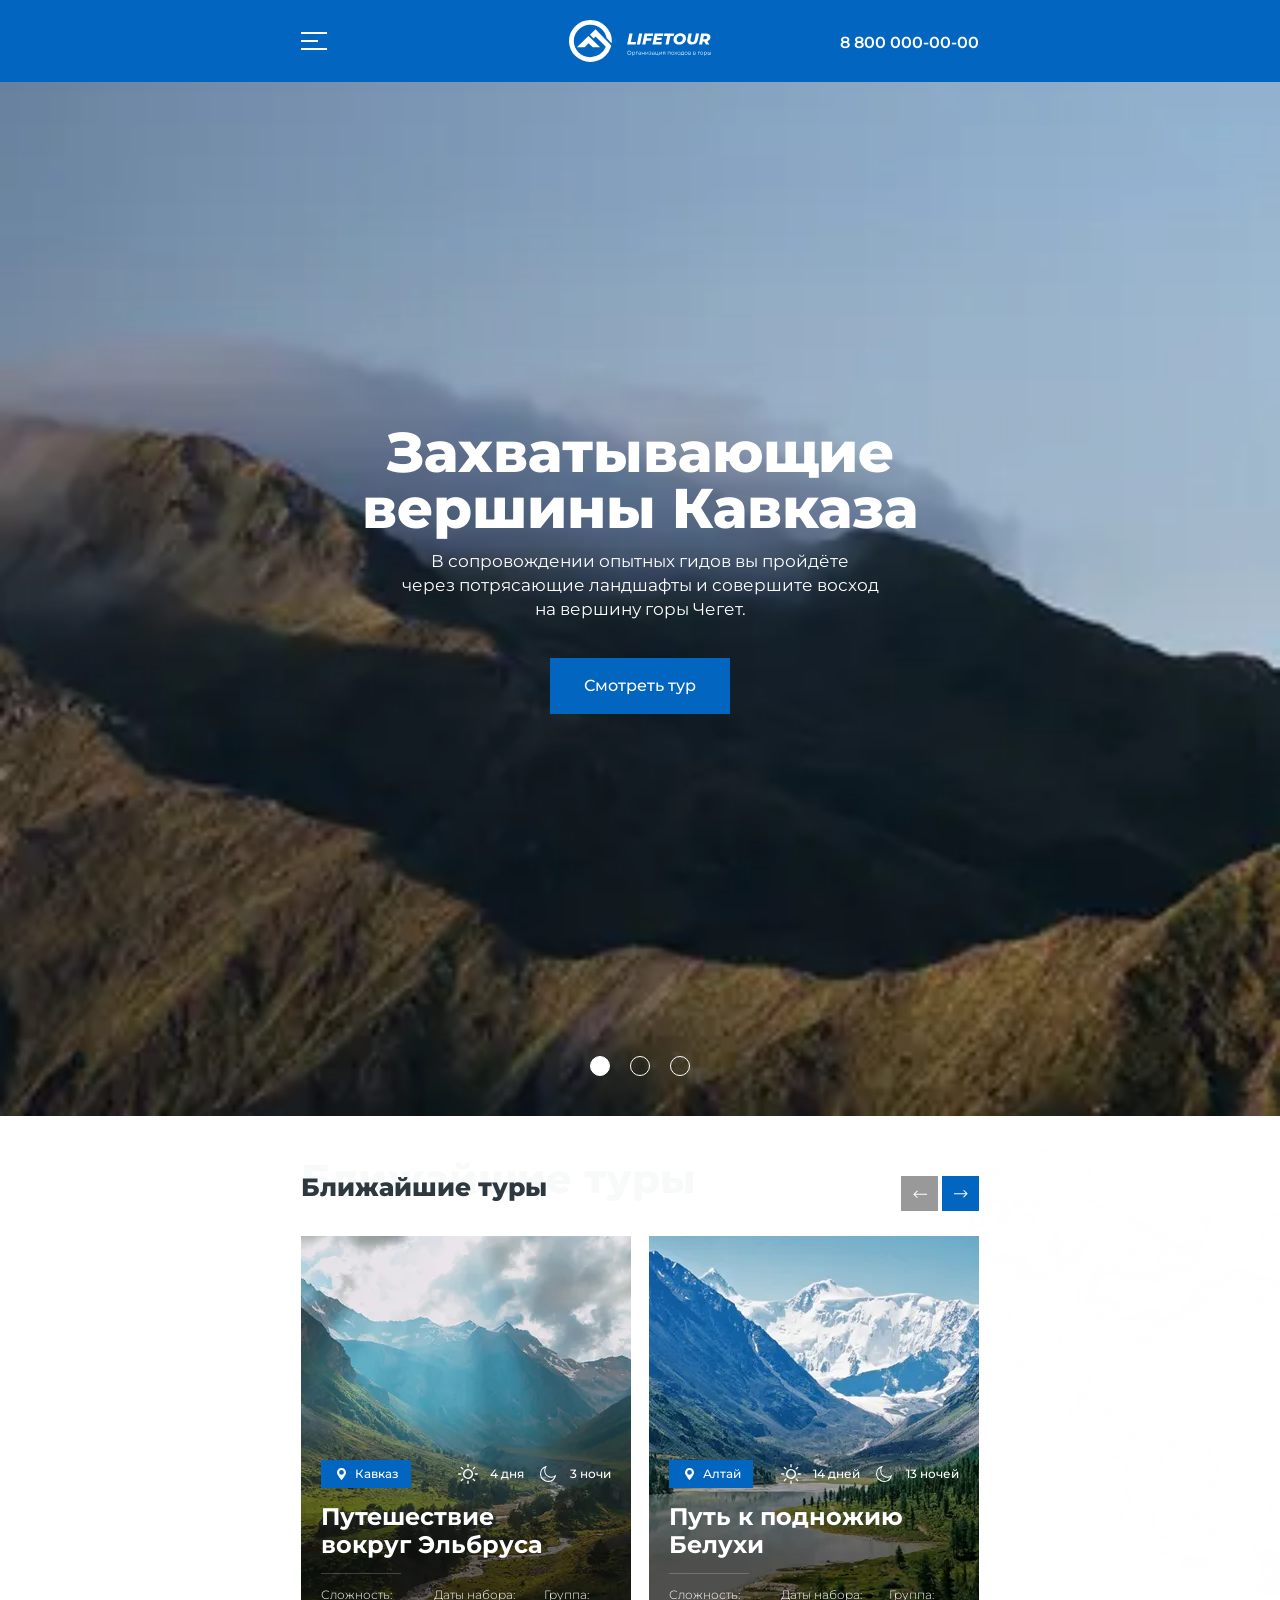
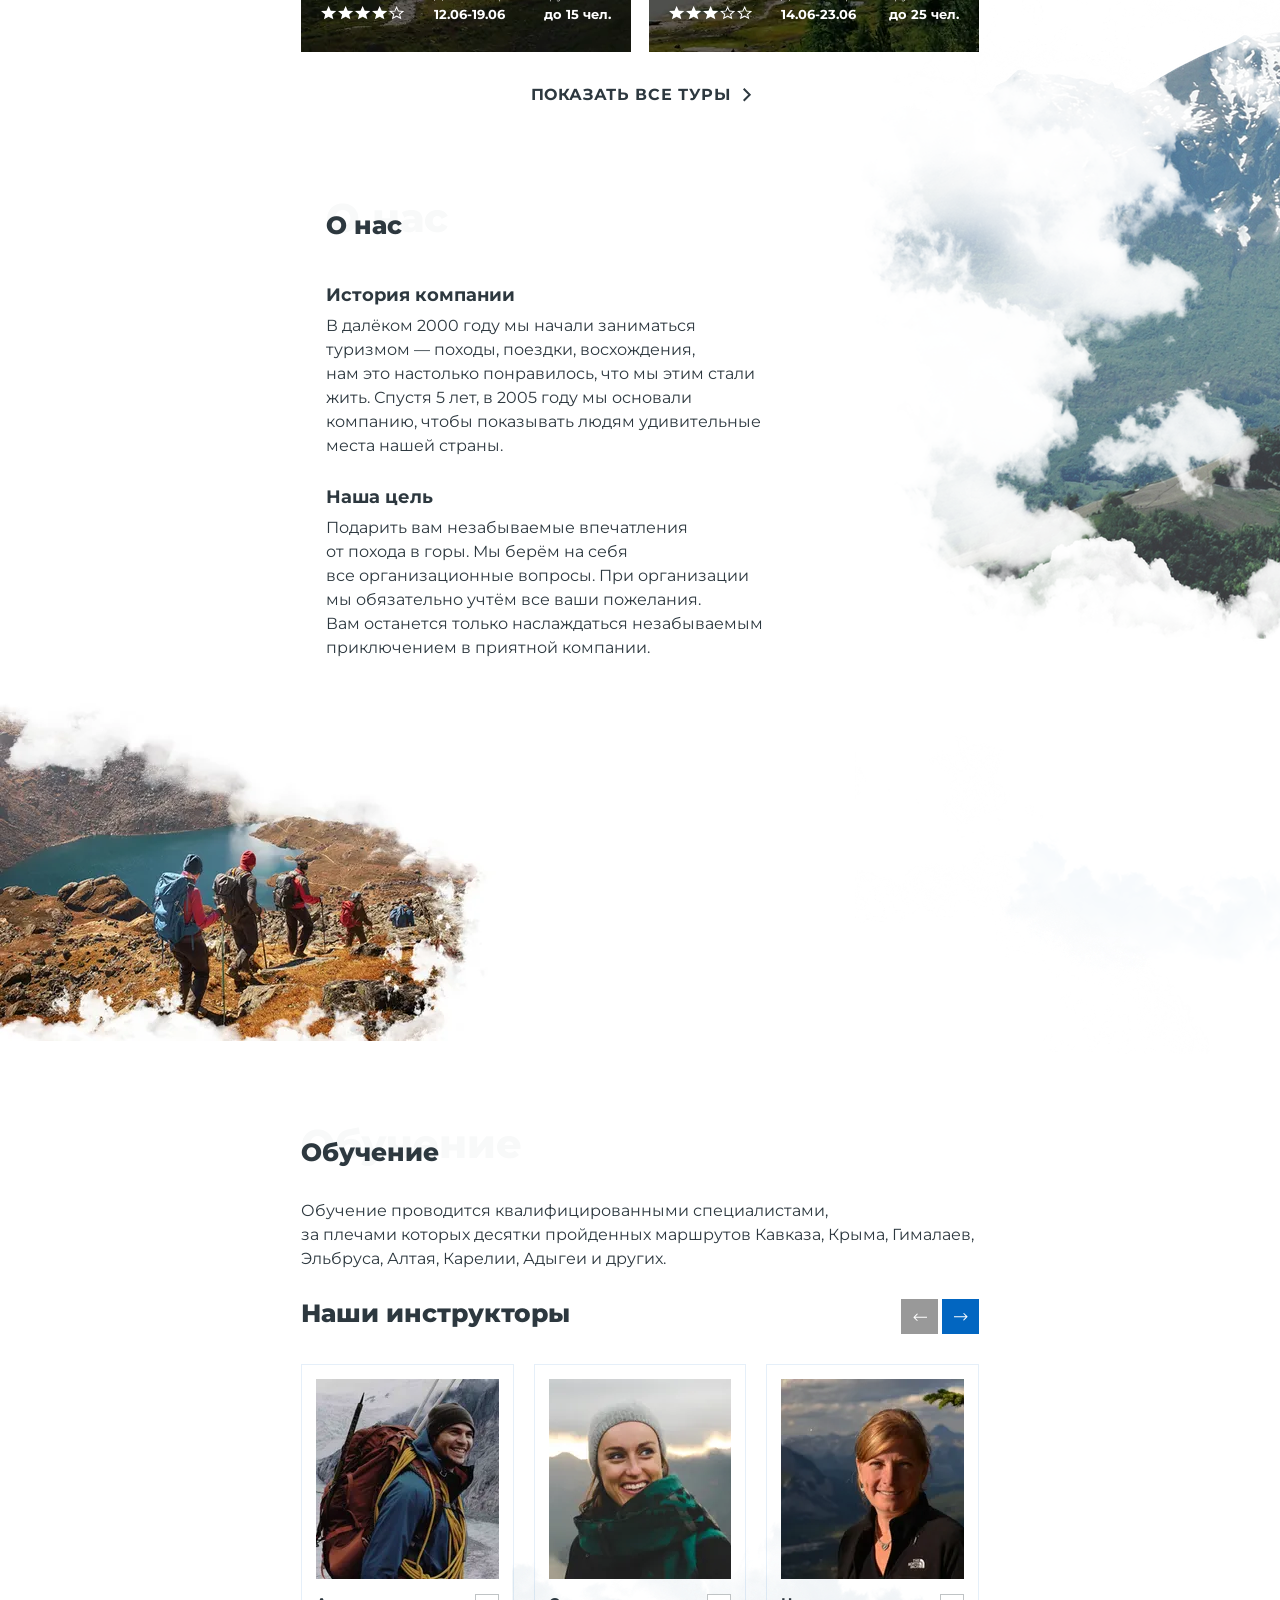
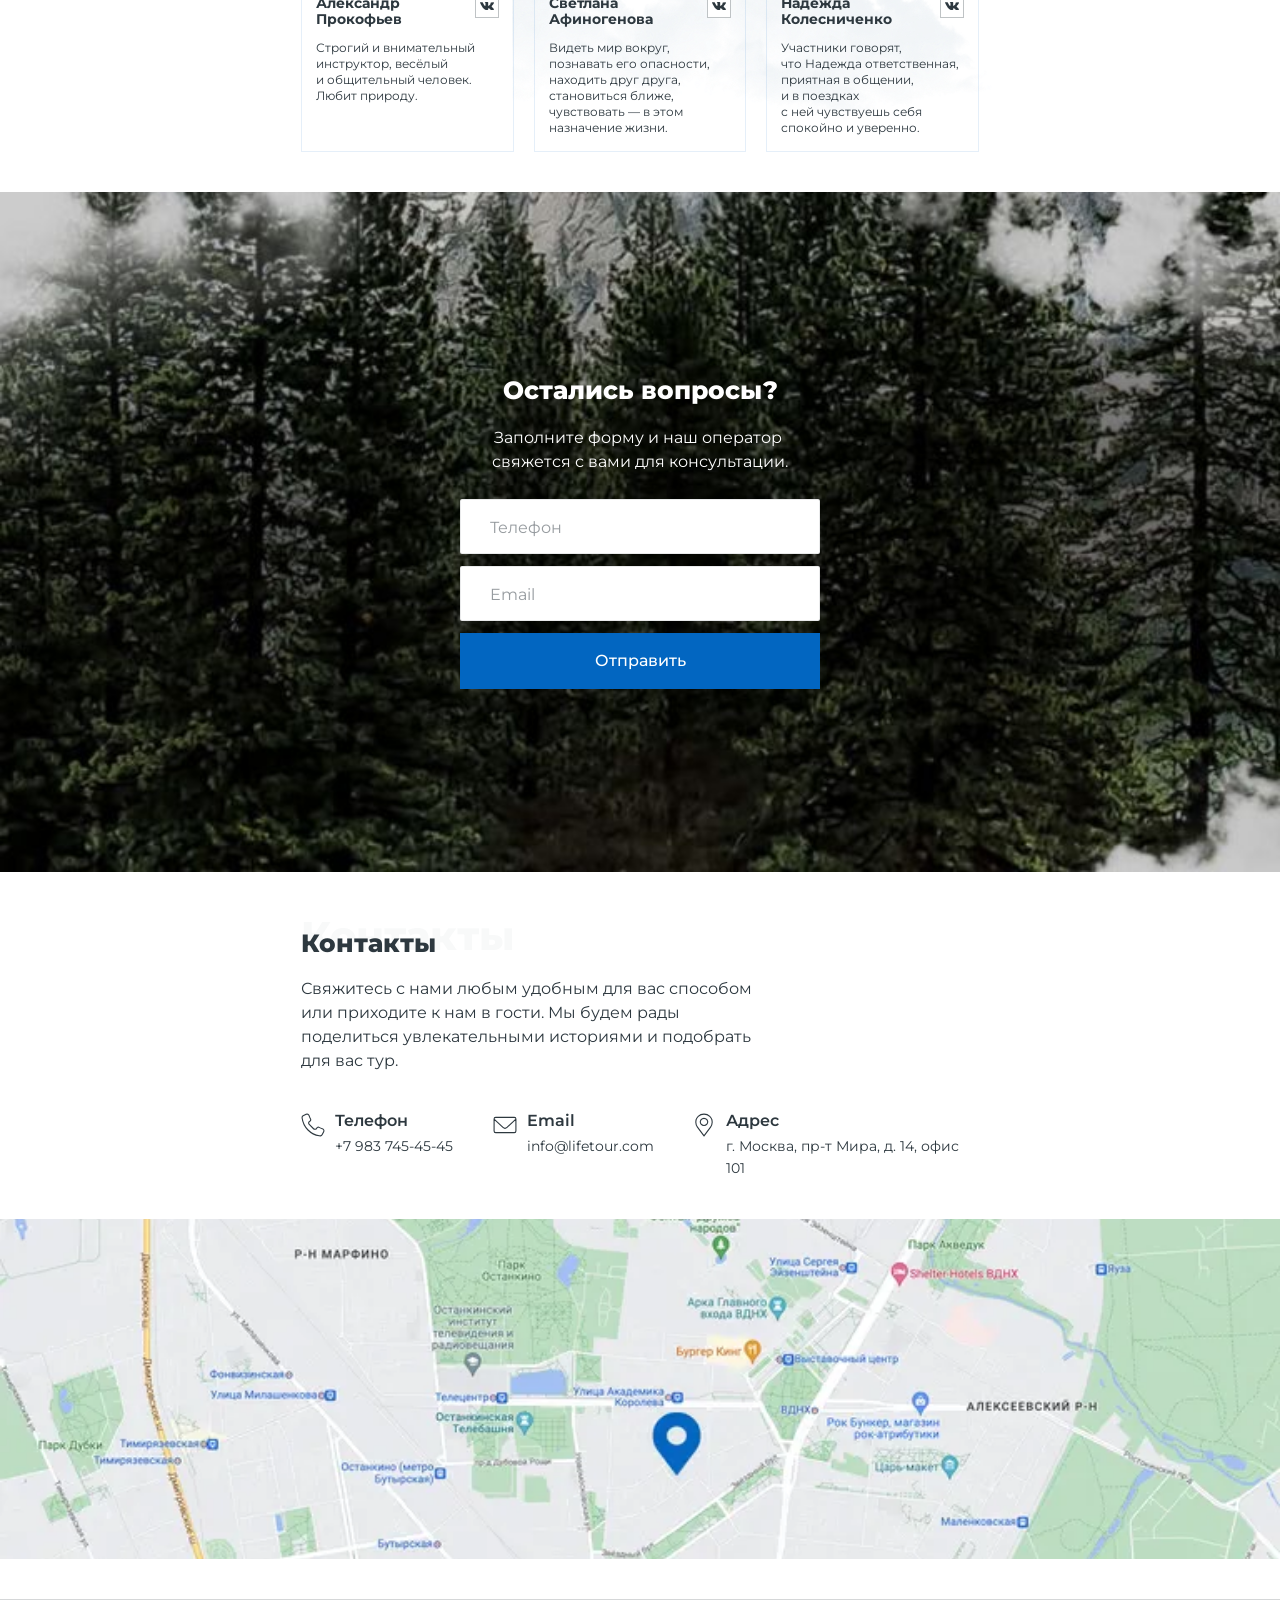
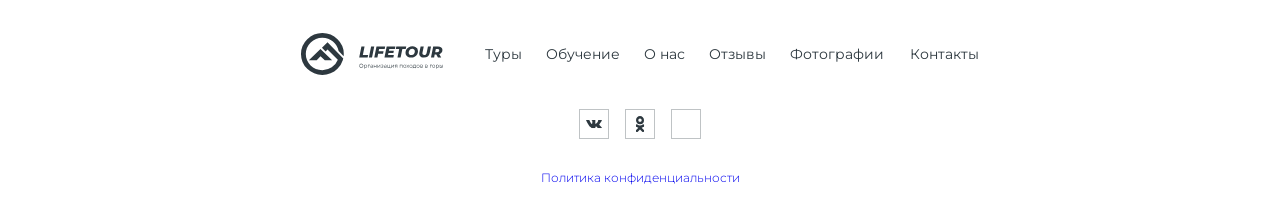
==== index.html @ c8a2165a "Deploying to gh-pages from @ codingallmylife/html2-basic-template@52bdab7a1fa61622c8fced6f40a8843b21" ====
<!DOCTYPE html><html class="page" lang="ru"><head><meta charset="UTF-8"><title>Lifetour — путешествия</title><meta name="viewport" content="width=device-width,initial-scale=1"><link rel="preload" href="fonts/montserrat-regular.woff2" as="font" type="font/woff2" crossorigin="anonymous"><link rel="preload" href="fonts/montserrat-extrabold.woff2" as="font" type="font/woff2" crossorigin="anonymous"><link rel="stylesheet" href="vendor/swiper-bundle.min.css"><link href="styles/styles.css" rel="stylesheet"><link rel="icon" type="image/x-icon" href="favicon.ico"><link rel="icon" type="image/png" sizes="32x32" href="images/favicon.png"><link rel="icon" type="image/svg+xml" href="favicons/icon.svg"><link rel="apple-touch-icon" type="image/png" sizes="180x180" href="favicons/180.png"><link rel="manifest" href="manifest.webmanifest"></head><body class="page__body"><header class="header"><div class="container header__container"><button class="header__toggle" type="button" aria-expanded="false" aria-controls="menu"><span class="visually-hidden">Переключить состояние меню.</span></button> <a class="header__logo" href="index.html"><img class="header__logo-image" src="images/logotype-light.svg" width="142" height="42" alt="Lifetour."></a><nav class="header__navigation" id="menu" aria-label="Основное меню"><div class="container"><ul class="header__list list-reset"><li class="header__item"><a class="header__link" href="#tours">Туры</a></li><li class="header__item"><a class="header__link" href="#training">Обучение</a></li><li class="header__item"><a class="header__link" href="#about">О нас</a></li><li class="header__item"><a class="header__link" href="#">Отзывы</a></li><li class="header__item"><a class="header__link" href="#">Фотографии</a></li><li class="header__item"><a class="header__link" href="#contacts">Контакты</a></li></ul></div></nav><a class="header__phone" href="tel:+78000000000">8 800 000-00-00</a></div></header><main class="main"><h1 class="visually-hidden">Lifetour — путешествия</h1><section class="promo"><ul class="promo__list list-reset"><!-- Слайд 1: Кавказ --><li class="promo__item promo__item--active"><picture><source type="image/webp" media="(min-width: 1440px)" srcset="images/promo/slide1-desktop@1x.webp, images/promo/slide1-desktop@2x.webp 2x"><source type="image/webp" media="(min-width: 768px)" srcset="images/promo/slide1-tablet@1x.webp, images/promo/slide1-tablet@2x.webp 2x"><source type="image/webp" srcset="images/promo/slide1-mobile@1x.webp, images/promo/slide1-mobile@2x.webp 2x"><source type="image/jpeg" media="(min-width: 1440px)" srcset="images/promo/slide1-desktop@1x.jpg, images/promo/slide1-desktop@2x.jpg 2x"><source type="image/jpeg" media="(min-width: 768px)" srcset="images/promo/slide1-tablet@1x.jpg, images/promo/slide1-tablet@2x.jpg 2x"><img class="promo__image" src="images/promo/slide1-mobile@1x.jpg" srcset="images/promo/slide1-mobile@2x.jpg 2x" width="320" height="568" alt="Горы Кавказа."></picture><div class="promo__content"><h2 class="promo__title">Захватывающие вершины Кавказа</h2><p class="promo__description">В сопровождении опытных гидов вы пройдёте через&nbsp;потрясающие ландшафты и совершите восход на&nbsp;вершину горы Чегет.</p><button class="promo__button button" type="button">Смотреть тур</button></div><div class="promo__info"><span class="promo__info-item promo__info-item--duration">6 дней/5 ночей</span> <span class="promo__info-item promo__info-item--difficulty">Высокая сложность</span></div></li><!-- Слайд 2: Камчатка --><li class="promo__item promo__item--slide2"><picture><source type="image/webp" media="(min-width: 1440px)" srcset="images/promo/slide2-desktop@1x.webp, images/promo/slide2-desktop@2x.webp 2x"><source type="image/webp" media="(min-width: 768px)" srcset="images/promo/slide2-tablet@1x.webp, images/promo/slide2-tablet@2x.webp 2x"><source type="image/webp" srcset="images/promo/slide2-mobile@1x.webp, images/promo/slide2-mobile@2x.webp 2x"><source type="image/jpeg" media="(min-width: 1440px)" srcset="images/promo/slide2-desktop@1x.jpg, images/promo/slide2-desktop@2x.jpg 2x"><source type="image/jpeg" media="(min-width: 768px)" srcset="images/promo/slide2-tablet@1x.jpg, images/promo/slide2-tablet@2x.jpg 2x"><img class="promo__image" src="images/promo/slide2-mobile@1x.jpg" srcset="images/promo/slide2-mobile@2x.jpg 2x" width="320" height="568" alt="Природа Камчатки."></picture><div class="promo__content"><h2 class="promo__title">Невероятная природа Камчатки</h2><p class="promo__description">Незабываемое приключение, во&nbsp;время которого вы&nbsp;отправитесь в&nbsp;путешествие по одному из самых нетронутых уголков дикой природы&nbsp;в мире.</p><button class="promo__button button" type="button">Смотреть тур</button></div><div class="promo__info"><span class="promo__info-item promo__info-item--duration">9 дней/10 ночей</span> <span class="promo__info-item promo__info-item--difficulty">Средняя сложность</span></div></li><!-- Слайд 3: Алтай --><li class="promo__item promo__item--slide3"><picture><source type="image/webp" media="(min-width: 1440px)" srcset="images/promo/slide3-desktop@1x.webp, images/promo/slide3-desktop@2x.webp 2x"><source type="image/webp" media="(min-width: 768px)" srcset="images/promo/slide3-tablet@1x.webp, images/promo/slide3-tablet@2x.webp 2x"><source type="image/webp" srcset="images/promo/slide3-mobile@1x.webp, images/promo/slide3-mobile@2x.webp 2x"><source type="image/jpeg" media="(min-width: 1440px)" srcset="images/promo/slide3-desktop@1x.jpg, images/promo/slide3-desktop@2x.jpg 2x"><source type="image/jpeg" media="(min-width: 768px)" srcset="images/promo/slide3-tablet@1x.jpg, images/promo/slide3-tablet@2x.jpg 2x"><img class="promo__image" src="images/promo/slide3-mobile@1x.jpg" srcset="images/promo/slide3-mobile@2x.jpg 2x" width="320" height="568" alt="Пейзажи Алтая."></picture><div class="promo__content"><h2 class="promo__title">Магические пейзажи Алтайского Края</h2><p class="promo__description">Алтайский трекинг-тур — это&nbsp;захватывающее приключение с&nbsp;посещением магических и&nbsp;захватывающих дух ландшафтов Алтайских гор.</p><button class="promo__button button" type="button">Смотреть тур</button></div><div class="promo__info"><span class="promo__info-item promo__info-item--duration">8 дней/7 ночей</span> <span class="promo__info-item promo__info-item--difficulty">Лёгкая сложность</span></div></li></ul><!-- Пагинация (буллеты) --><div class="promo__pagination"><button class="promo__bullet promo__bullet--active" type="button"><span class="visually-hidden">Слайд 1</span></button> <button class="promo__bullet" type="button"><span class="visually-hidden">Слайд 2</span></button> <button class="promo__bullet" type="button"><span class="visually-hidden">Слайд 3</span></button></div></section><section class="tours" id="tours"><div class="container"><header class="tours__header"><div class="section-title"><!-- Заголовок с декоративным полупрозрачным дублем --><h2 class="section-title__text">Ближайшие туры</h2><span class="section-title__background section-title__background--tours" aria-hidden="true">Ближайшие туры</span></div><div class="slider-controls tours__controls"><button class="slider-controls__button slider-controls__button--previous" type="button" disabled="disabled"><span class="visually-hidden">Предыдущий тур</span></button> <button class="slider-controls__button slider-controls__button--next" type="button"><span class="visually-hidden">Следующий тур</span></button></div></header><div class="tours__swiper swiper"><!-- Контейнер Swiper --><ul class="swiper-wrapper list-reset"><!-- Обертка (лента) со слайдами --><!-- Слайд 1: Кавказ --><li class="tours__slide swiper-slide"><article class="tour-card tour-card--caucasus"><picture><source type="image/webp" srcset="images/tours/slide1@1x.webp, images/tours/slide1@2x.webp 2x"><img class="tour-card__image" src="images/tours/slide1@1x.jpg" srcset="images/tours/slide1@2x.jpg 2x" width="380" height="416" alt="Горы Кавказа."></picture><div class="tour-card__content"><div class="tour-card__top"><div class="tour-card__badge">Кавказ</div><ul class="tour-card__duration list-reset"><li class="tour-card__duration-item tour-card__duration-item--day">4 дня</li><li class="tour-card__duration-item tour-card__duration-item--night">3 ночи</li></ul></div><h3 class="tour-card__title">Путешествие вокруг Эльбруса</h3><ul class="tour-card__info list-reset"><li class="tour-card__info-item"><span class="tour-card__info-name">Сложность:</span><div class="tour-card__stars tour-card__stars--four" role="img" aria-label="4 из 5"></div></li><li class="tour-card__info-item"><span class="tour-card__info-name">Даты набора:</span> <span class="tour-card__info-value">12.06-19.06</span></li><li class="tour-card__info-item"><span class="tour-card__info-name">Группа:</span> <span class="tour-card__info-value">до 15 чел.</span></li></ul></div></article></li><!-- Слайд 2: Алтай --><li class="tours__slide swiper-slide"><article class="tour-card tour-card--altai"><picture><source type="image/webp" srcset="images/tours/slide2@1x.webp, images/tours/slide2@2x.webp 2x"><img class="tour-card__image" src="images/tours/slide2@1x.jpg" srcset="images/tours/slide2@2x.jpg 2x" width="380" height="416" alt="Горы Алтая."></picture><div class="tour-card__content"><div class="tour-card__top"><div class="tour-card__badge">Алтай</div><ul class="tour-card__duration list-reset"><li class="tour-card__duration-item tour-card__duration-item--day">14 дней</li><li class="tour-card__duration-item tour-card__duration-item--night">13 ночей</li></ul></div><h3 class="tour-card__title">Путь к подножию Белухи</h3><ul class="tour-card__info list-reset"><li class="tour-card__info-item"><span class="tour-card__info-name">Сложность:</span><div class="tour-card__stars tour-card__stars--three" role="img" aria-label="3 из 5"></div></li><li class="tour-card__info-item"><span class="tour-card__info-name">Даты набора:</span> <span class="tour-card__info-value">14.06-23.06</span></li><li class="tour-card__info-item"><span class="tour-card__info-name">Группа:</span> <span class="tour-card__info-value">до 25 чел.</span></li></ul></div></article></li><!-- Слайд 3: Адыгея --><li class="tours__slide swiper-slide"><article class="tour-card tour-card--adygea"><picture><source type="image/webp" srcset="images/tours/slide3@1x.webp, images/tours/slide3@2x.webp 2x"><img class="tour-card__image" src="images/tours/slide3@1x.jpg" srcset="images/tours/slide3@2x.jpg 2x" width="380" height="416" alt="Горы Адыгеи."></picture><div class="tour-card__content"><div class="tour-card__top"><div class="tour-card__badge">Адыгея</div><ul class="tour-card__duration list-reset"><li class="tour-card__duration-item tour-card__duration-item--day">7 дней</li><li class="tour-card__duration-item tour-card__duration-item--night">6 ночей</li></ul></div><h3 class="tour-card__title">Через Фишт к&nbsp;Чёрному морю и&nbsp;обратно</h3><ul class="tour-card__info list-reset"><li class="tour-card__info-item"><span class="tour-card__info-name">Сложность:</span><div class="tour-card__stars tour-card__stars--four" role="img" aria-label="4 из 5"></div></li><li class="tour-card__info-item"><span class="tour-card__info-name">Даты набора:</span> <span class="tour-card__info-value">15.07-19.07</span></li><li class="tour-card__info-item"><span class="tour-card__info-name">Группа:</span> <span class="tour-card__info-value">до 22 чел.</span></li></ul></div></article></li><!-- Слайд 4: Урал --><li class="tours__slide swiper-slide"><article class="tour-card tour-card--ural"><picture><source type="image/webp" srcset="images/tours/slide4@1x.webp, images/tours/slide4@2x.webp 2x"><img class="tour-card__image" src="images/tours/slide4@1x.jpg" srcset="images/tours/slide4@2x.jpg 2x" width="380" height="416" alt="Горы Урала."></picture><div class="tour-card__content"><div class="tour-card__top"><div class="tour-card__badge">Урал</div><ul class="tour-card__duration list-reset"><li class="tour-card__duration-item tour-card__duration-item--day">9 дней</li><li class="tour-card__duration-item tour-card__duration-item--night">10 ночей</li></ul></div><h3 class="tour-card__title">Восхождение Манарага</h3><ul class="tour-card__info list-reset"><li class="tour-card__info-item"><span class="tour-card__info-name">Сложность:</span><div class="tour-card__stars tour-card__stars--five" role="img" aria-label="5 из 5"></div></li><li class="tour-card__info-item"><span class="tour-card__info-name">Даты набора:</span> <span class="tour-card__info-value">12.07-19.07</span></li><li class="tour-card__info-item"><span class="tour-card__info-name">Группа:</span> <span class="tour-card__info-value">до 7 чел.</span></li></ul></div></article></li></ul></div><a class="tours__show-all" href="#">Показать все туры</a></div></section><section class="about" id="about"><div class="container"><div class="about__content"><div class="section-title about__title-container"><h2 class="section-title__text">О нас</h2><span class="section-title__background section-title__background--about" aria-hidden="true">О нас</span></div><ul class="about__list list-reset"><li class="about__list-item"><h3 class="about__subtitle">История компании</h3><p class="about__text">В далёком 2000 году мы начали заниматься туризмом — походы, поездки, восхождения, нам&nbsp;это&nbsp;настолько понравилось, что&nbsp;мы&nbsp;этим стали жить. Спустя&nbsp;5&nbsp;лет, в&nbsp;2005 году мы основали компанию, чтобы показывать людям удивительные места нашей страны.</p></li><li class="about__list-item"><h3 class="about__subtitle">Наша цель</h3><p class="about__text">Подарить вам незабываемые впечатления от&nbsp;похода в горы. Мы&nbsp;берём на себя все&nbsp;организационные вопросы. При&nbsp;организации мы обязательно учтём все&nbsp;ваши пожелания. Вам&nbsp;останется только наслаждаться незабываемым приключением в&nbsp;приятной компании.</p></li></ul></div><picture><source type="image/webp" media="(min-width: 1440px)" srcset="images/about/about-tourists-desktop@1x.webp, images/about/about-tourists-desktop@2x.webp 2x"><source type="image/webp" media="(min-width: 768px)" srcset="images/about/about-tourists-tablet@1x.webp, images/about/about-tourists-tablet@2x.webp 2x"><source type="image/webp" srcset="images/about/about-tourists-mobile@1x.webp, images/about/about-tourists-mobile@2x.webp 2x"><source type="image/jpeg" media="(min-width: 1440px)" srcset="images/about/about-tourists-desktop@1x.jpg, images/about/about-tourists-desktop@2x.jpg 2x"><source type="image/jpeg" media="(min-width: 768px)" srcset="images/about/about-tourists-tablet@1x.jpg, images/about/about-tourists-tablet@2x.jpg 2x"><img class="about__image" src="images/about/about-tourists-mobile@1x.jpg" srcset="images/about/about-tourists-mobile@2x.jpg 2x" width="320" height="568" alt="Группа туристов на горной тропе."></picture></div></section><section class="training" id="training"><div class="container"><header class="training__header"><div class="section-title"><h2 class="section-title__text section-title__text--training">Обучение</h2><span class="section-title__background section-title__background--training" aria-hidden="true">Обучение</span></div><p class="training__description">Обучение проводится квалифицированными специалистами, за&nbsp;плечами&nbsp;которых десятки пройденных маршрутов Кавказа, Крыма, Гималаев, Эльбруса, Алтая, Карелии, Адыгеи и других.</p></header><div class="training__instructors-top"><h3 class="training__subtitle">Наши инструкторы</h3><div class="slider-controls training__controls"><button class="slider-controls__button slider-controls__button--previous" type="button" disabled="disabled"><span class="visually-hidden">Предыдущий инструктор</span></button> <button class="slider-controls__button slider-controls__button--next" type="button"><span class="visually-hidden">Следующий инструктор</span></button></div></div><div class="training__swiper swiper"><!-- Контейнер Swiper --><ul class="swiper-wrapper list-reset"><!-- Обертка (лента) со слайдами --><!-- Слайд 1: Александр Прокофьев --><li class="training__slide swiper-slide"><article class="training-card"><picture><source type="image/webp" srcset="images/training/slide1@1x.webp, images/training/slide1@2x.webp 2x"><img class="training-card__image" src="images/training/slide1@1x.jpg" srcset="images/training/slide1@2x.jpg 2x" width="260" height="200" alt=""></picture><div class="training-card__top"><h4 class="training-card__title">Александр Прокофьев</h4><a class="training-card__social" href="#"><span class="visually-hidden">Профиль Александра Прокофьева в ВКонтакте.</span></a></div><p class="training-card__description">Строгий и внимательный инструктор, весёлый и&nbsp;общительный человек. Любит&nbsp;природу.</p></article></li><!-- Слайд 2: Светлана Афиногенова --><li class="training__slide swiper-slide"><article class="training-card"><picture><source type="image/webp" srcset="images/training/slide2@1x.webp, images/training/slide2@2x.webp 2x"><img class="training-card__image" src="images/training/slide2@1x.jpg" srcset="images/training/slide2@2x.jpg 2x" width="260" height="200" alt=""></picture><div class="training-card__top"><h4 class="training-card__title">Светлана Афиногенова</h4><a class="training-card__social" href="#"><span class="visually-hidden">Профиль Светланы Афиногеновой в ВКонтакте.</span></a></div><p class="training-card__description">Видеть мир вокруг, познавать его&nbsp;опасности, находить друг друга, становиться ближе, чувствовать — в&nbsp;этом назначение жизни.</p></article></li><!-- Слайд 3: Надежда Колесниченко --><li class="training__slide swiper-slide"><article class="training-card"><picture><source type="image/webp" srcset="images/training/slide3@1x.webp, images/training/slide3@2x.webp 2x"><img class="training-card__image" src="images/training/slide3@1x.jpg" srcset="images/training/slide3@2x.jpg 2x" width="260" height="200" alt=""></picture><div class="training-card__top"><h4 class="training-card__title">Надежда Колесниченко</h4><a class="training-card__social" href="#"><span class="visually-hidden">Профиль Надежды Колесниченко в ВКонтакте.</span></a></div><p class="training-card__description">Участники говорят, что&nbsp;Надежда ответственная, приятная в общении, и&nbsp;в&nbsp;поездках с&nbsp;ней&nbsp;чувствуешь себя спокойно&nbsp;и уверенно.</p></article></li><!-- Слайд 4: Федор Кайгородов --><li class="training__slide swiper-slide"><article class="training-card"><picture><source type="image/webp" srcset="images/training/slide4@1x.webp, images/training/slide4@2x.webp 2x"><img class="training-card__image" src="images/training/slide4@1x.jpg" srcset="images/training/slide4@2x.jpg 2x" width="260" height="200" alt=""></picture><div class="training-card__top"><h4 class="training-card__title">Федор Кайгородов</h4><a class="training-card__social" href="#"><span class="visually-hidden">Профиль Федора Кайгородова в ВКонтакте.</span></a></div><p class="training-card__description">Опыт походов: Ходит в походы с&nbsp;2001&nbsp;года. В России побывал в горных районах Хибины, Архыз, много путешествует по Европе.</p></article></li><!-- Слайд 5: Даниэль Васнецов --><li class="training__slide swiper-slide"><article class="training-card"><picture><source type="image/webp" srcset="images/training/slide5@1x.webp, images/training/slide5@2x.webp 2x"><img class="training-card__image" src="images/training/slide5@1x.jpg" srcset="images/training/slide5@2x.jpg 2x" width="260" height="200" alt=""></picture><div class="training-card__top"><h4 class="training-card__title">Даниэль Васнецов</h4><a class="training-card__social" href="#"><span class="visually-hidden">Профиль Даниэля Васнецова в ВКонтакте.</span></a></div><p class="training-card__description">Покорял самые сложные вершины. Выбирался из под лавин, дружит с медведями и не только.</p></article></li></ul></div></div></section><section class="questions"><div class="container"><h2 class="questions__title">Остались вопросы?</h2><p class="questions__description">Заполните форму и наш оператор свяжется с&nbsp;вами&nbsp;для&nbsp;консультации.</p><form class="questions__form" action="https://echo.htmlacademy.ru" method="post"><div class="questions__field"><label class="visually-hidden" for="phone">Телефон</label> <input class="questions__input" type="tel" id="phone" name="phone" placeholder="Телефон" pattern="[\d+\(\)\s\-]+" required></div><div class="questions__field"><label class="visually-hidden" for="email">Email</label> <input class="questions__input" type="email" id="email" name="email" placeholder="Email" pattern="[a-zA-Z0-9._%+\-]+@[a-zA-Z0-9.\-]+\.[a-zA-Zа-яА-Я]{2,}" required></div><button class="questions__submit button" type="submit">Отправить</button></form></div></section><section class="contacts" id="contacts"><div class="container contacts__container"><div class="contacts__content"><div class="section-title contacts__title-container"><h2 class="section-title__text">Контакты</h2><span class="section-title__background section-title__background--contacts" aria-hidden="true">Контакты</span></div><p class="contacts__description">Свяжитесь с нами любым удобным для&nbsp;вас способом или приходите к&nbsp;нам&nbsp;в гости. Мы будем рады поделиться увлекательными историями и подобрать для вас тур.</p><ul class="contacts__list list-reset"><li class="contacts__item contacts__item--phone"><span class="contacts__name">Телефон</span> <a class="contacts__link" href="tel:+79837454545">+7&nbsp;983&nbsp;745-45-45</a></li><li class="contacts__item contacts__item--email"><span class="contacts__name">Email</span> <a class="contacts__link" href="mailto:info@lifetour.com">info@lifetour.com</a></li><li class="contacts__item contacts__item--address"><span class="contacts__name">Адрес</span><address class="contacts__address">г. Москва, пр-т Мира, д.&nbsp;14, офис 101</address></li></ul></div><picture><source type="image/webp" media="(min-width: 1440px)" srcset="images/contacts/map-desktop@1x.webp, images/contacts/map-desktop@2x.webp 2x"><source type="image/webp" media="(min-width: 768px)" srcset="images/contacts/map-tablet@1x.webp, images/contacts/map-tablet@2x.webp 2x"><source type="image/webp" srcset="images/contacts/map-mobile@1x.webp, images/contacts/map-mobile@2x.webp 2x"><source type="image/jpeg" media="(min-width: 1440px)" srcset="images/contacts/map-desktop@1x.jpg, images/contacts/map-desktop@2x.jpg 2x"><source type="image/jpeg" media="(min-width: 768px)" srcset="images/contacts/map-tablet@1x.jpg, images/contacts/map-tablet@2x.jpg 2x"><img class="contacts__map" src="images/contacts/map-mobile@1x.jpg" srcset="images/contacts/map-mobile@2x.jpg 2x" width="320" height="343" alt="Карта проезда к офису Lifetour по адресу: г. Москва, пр-т Мира, д. 14, офис 101."></picture></div></section></main><footer class="footer"><div class="container"><div class="footer__top"><a class="footer__logo" href="index.html"><img class="footer__logo-image" src="images/logotype-dark.svg" width="142" height="42" alt="Lifetour."></a><nav class="footer__navigation" aria-label="Навигация по сайту"><ul class="footer__list list-reset"><li class="footer__item"><a class="footer__link" href="#tours">Туры</a></li><li class="footer__item"><a class="footer__link" href="#training">Обучение</a></li><li class="footer__item"><a class="footer__link" href="#about">О нас</a></li><li class="footer__item"><a class="footer__link" href="#">Отзывы</a></li><li class="footer__item"><a class="footer__link" href="#">Фотографии</a></li><li class="footer__item"><a class="footer__link" href="#contacts">Контакты</a></li></ul></nav><a class="footer__phone" href="tel:+78000000000">8 800 000-00-00</a></div><div class="footer__bottom"><ul class="footer__socials list-reset"><li class="footer__social-item"><a class="footer__social-link footer__social-link--vk" href="#"><span class="visually-hidden">ВКонтакте.</span></a></li><li class="footer__social-item"><a class="footer__social-link footer__social-link--odnoklassniki" href="#"><span class="visually-hidden">Одноклассники.</span></a></li><li class="footer__social-item"><a class="footer__social-link footer__social-link--reddit" href="#"><span class="visually-hidden">Reddit.</span></a></li></ul><a class="footer__copyright" href="#">Политика конфиденциальности</a></div></div></footer><script src="vendor/swiper-bundle.min.js"></script><script src="scripts/index.js"></script></body></html>
---- styles/styles.css ----
@font-face{font-family:Montserrat;font-weight:300;font-style:normal;font-display:swap;src:url(../fonts/montserrat-light.woff2)format("woff2"),url(../fonts/montserrat-light.woff)format("woff")}@font-face{font-family:Montserrat;font-weight:400;font-style:normal;font-display:swap;src:url(../fonts/montserrat-regular.woff2)format("woff2"),url(../fonts/montserrat-regular.woff)format("woff")}@font-face{font-family:Montserrat;font-weight:500;font-style:normal;font-display:swap;src:url(../fonts/montserrat-medium.woff2)format("woff2"),url(../fonts/montserrat-medium.woff)format("woff")}@font-face{font-family:Montserrat;font-weight:600;font-style:normal;font-display:swap;src:url(../fonts/montserrat-semibold.woff2)format("woff2"),url(../fonts/montserrat-semibold.woff)format("woff")}@font-face{font-family:Montserrat;font-weight:700;font-style:normal;font-display:swap;src:url(../fonts/montserrat-bold.woff2)format("woff2"),url(../fonts/montserrat-bold.woff)format("woff")}@font-face{font-family:Montserrat;font-weight:800;font-style:normal;font-display:swap;src:url(../fonts/montserrat-extrabold.woff2)format("woff2"),url(../fonts/montserrat-extrabold.woff)format("woff")}*,:before,:after{box-sizing:border-box}img{object-fit:contain;max-width:100%}body{margin:0}.list-reset{margin:0;padding:0;list-style-type:none}.visually-hidden{clip:rect(0 0 0 0);border:0;width:1px;height:1px;margin:-1px;padding:0;position:absolute;overflow:hidden}.container{width:320px;margin:0 auto;padding:0 15px}@media (width>=768px){.container{width:768px;padding:0 45px}}@media (width>=1440px){.container{width:1440px;padding:0 120px}}.button{text-align:center;color:#fff;cursor:pointer;background-color:#0266c1;border:1px solid #0266c1;font-family:inherit;font-size:16px;font-weight:500;line-height:16px;display:inline-block}.button:hover:not(:disabled){color:#1c3374;background-color:#fff;border-color:#1c3374}.button:focus:not(:disabled){color:#1c3374;background-color:#fff;border-color:#fff;outline:none}.button:active:not(:disabled){color:#fff;background-color:#1c3374;border-color:#1c3374}.button:disabled{color:#fff;cursor:default;background-color:#999;border-color:#999}.slider-controls__button{cursor:pointer;background-color:#0266c1;border:1px solid #0266c1;width:37px;height:35px;padding:0;position:relative}.slider-controls__button:before{content:"";background-color:#fff;width:14px;height:8px;position:absolute;top:50%;left:50%;transform:translate(-50%,-50%);mask-image:url(../icons/stack.svg#arrow-right);mask-position:50%;mask-size:contain;mask-repeat:no-repeat}.slider-controls__button--previous:before{transform:translate(-50%,-50%)rotate(180deg)}.slider-controls__button:hover:not(:disabled){background-color:#fff;border-color:#1c3374}.slider-controls__button:hover:not(:disabled):before,.slider-controls__button:focus:not(:disabled):before{background-color:#1c3374}.slider-controls__button:focus:not(:disabled){background-color:#fff;border-color:#fff}.slider-controls__button:active:not(:disabled){background-color:#1c3374;border-color:#1c3374}.slider-controls__button:active:not(:disabled):before{background-color:#fff}.slider-controls__button:disabled{cursor:default;background-color:#999;border-color:#999}.slider-controls__button:disabled:before{background-color:#fff}.section-title{position:relative}.section-title__text{z-index:1;margin:0;font-size:22px;font-weight:800;line-height:22px;position:relative}.section-title__text--training{margin:0 0 34px}.section-title__background{z-index:0;white-space:nowrap;color:#2d383f08;pointer-events:none;font-size:26px;font-weight:800;line-height:26px;position:absolute;left:0}.section-title__background--tours,.section-title__background--training{top:-16px}.section-title__background--about,.section-title__background--contacts{top:-13px}@media (width>=768px){.section-title__text{font-size:25px;line-height:25px}.section-title__text--training{margin:0 0 34px}.section-title__background{font-size:40px;line-height:40px}.section-title__background--about,.section-title__background--contacts{top:-15px}}@media (width>=1440px){.section-title__text{font-size:35px;line-height:35px}.section-title__text--training{margin:0 0 31px}.section-title__background{font-size:55px;line-height:55px}.section-title__background--about{top:-39px}.section-title__background--contacts{top:-17px}}.page__body{color:#2d383f;background-color:#fff;flex-direction:column;min-width:320px;min-height:100vh;font-family:Montserrat,Arial,sans-serif;font-style:normal;display:flex}.header{z-index:100;overflow-wrap:break-woed;color:#fff;background-color:#0266c1;position:relative}.header__container{flex-wrap:wrap;justify-content:space-between;min-height:100px;padding:15px 15px 13px;display:flex}.header__toggle{cursor:pointer;background-color:#fff0;background-image:linear-gradient(90deg,#fff 17px,#fff0 17px);background-position:0;background-repeat:no-repeat;background-size:17px 2px;border:none;width:26px;height:26px;padding:0;position:relative}.header__toggle:before,.header__toggle:after{content:"";background-color:#fff;width:26px;height:2px;position:absolute;left:0}.header__toggle:before{top:4px}.header__toggle:after{bottom:4px}.header__logo{margin-bottom:16px;display:block}.header__logo:hover{opacity:.8}.header__logo:focus{outline-offset:2px;opacity:.8;outline:2px solid #fff}.header__logo:active{opacity:.4}.header__logo-image{width:142px;height:42px;display:block}.header__phone{text-align:right;color:#fff;flex:0 0 100%;width:290px;font-size:14px;font-weight:600;line-height:14px;text-decoration-line:none;display:block}.header__phone:hover{color:#ffffff80}.header__phone:focus{color:#2d383f;outline:none}.header__phone:active{color:#1c3374}.header__phone--disabled{color:#999;cursor:default;pointer-events:none}.header__navigation{display:none}.js .header__navigation{z-index:100;background-color:#0266c1;flex-direction:column;width:100%;display:flex;position:absolute;top:100%;left:0}.js .header__navigation--hidden{display:none}.header__list{flex-direction:column;gap:17px;padding:12px 0 48px;display:flex}.header__item{text-align:left}.header__link{letter-spacing:.04em;text-transform:uppercase;color:#fff;font-size:14px;font-weight:700;line-height:14px;text-decoration-line:none;display:inline-block;position:relative}.header__link:before{content:"";opacity:0;pointer-events:none;background-color:#fff;height:1px;position:absolute;bottom:-3px;left:-5px;right:-5px}.header__link:after{content:"";opacity:0;pointer-events:none;border:1px solid #fff;position:absolute;inset:-3px -5px}.header__link:hover:before{opacity:1}.header__link:focus{outline:none}.header__link:focus:after{opacity:1}.header__link:focus:before{opacity:0}.header__link:active{color:#1c3374}.header__link:active:before,.header__link:active:after{opacity:0}.header__link--disabled{color:#999;cursor:default;pointer-events:none}.header__toggle--open{background-image:none}.header__toggle--open:before{background-color:#fff;top:12px;transform:rotate(45deg)}.header__toggle--open:after{background-color:#fff;bottom:12px;transform:rotate(-45deg)}.page__body--no-scroll{overflow:hidden}.page__body--no-scroll:before{z-index:99;content:"";background-color:#2d383f99;width:100%;height:100%;position:fixed;top:0;left:0}@media (width>=768px){.header__container{justify-content:flex-start;align-items:center;min-height:82px;padding:20px 45px}.header__logo{margin:0 auto 0 0}.header__phone{flex:none;width:auto;margin-top:3px;font-size:16px;line-height:16px}.header__toggle--open~.header__phone{margin-top:3px;font-size:18px;line-height:18px}.header__list{gap:23px;padding:29px 0 68px}.header__link{font-size:16px;line-height:16px}.header__toggle{margin-right:242px}}@media (width>=1440px){.header__container{min-height:126px;padding:32px 120px 32px 152px}.header__toggle{display:none}.js .header__navigation{z-index:auto;background-color:#fff0;width:auto;display:flex;position:static}.js .header__navigation--hidden{display:flex}.header__list{flex-direction:row;gap:31px;padding:0}.header__link{letter-spacing:normal;text-transform:none;font-weight:400}.header__phone,.header__toggle--open~.header__phone{margin:3px 0 0 132px;font-size:18px;line-height:18px}.header__logo{margin-right:163px}.header__navigation .container{display:contents}.page__body--no-scroll{overflow:visible}.page__body--no-scroll:before{display:none}}.main{flex-grow:1}.promo{position:relative;overflow:hidden}.promo__list{position:relative}.promo__item{background-color:#0286ff;width:100%;height:568px;display:none;position:relative;overflow:hidden}.promo__item--active{display:block}.promo__image{object-fit:cover;object-position:center bottom;width:100%;height:100%;display:block}.promo__content{text-align:center;color:#fff;width:290px;position:absolute;top:145px;left:50%;transform:translate(-50%)}.promo__item--slide2 .promo__content{top:135px}.promo__item--slide3 .promo__content{top:121px}.promo__item--slide2:after{display:none}.promo__title{margin:0 0 15px;font-size:26px;font-weight:800;line-height:26px}.promo__description{margin:0 0 60px;font-size:15px;font-weight:400;line-height:20px}.promo__button{max-width:181px;padding:19px 33px}.promo__info{display:none}.promo__pagination{z-index:5;gap:20px;display:flex;position:absolute;bottom:40px;left:50%;transform:translate(-50%)}.promo__bullet{pointer-events:none;background-color:#fff0;border:1px solid #fff;border-radius:50%;width:16px;height:16px;padding:0}.promo__bullet--active{background-color:#fff}.promo__bullet:hover:not(.promo__bullet--active){background-color:#d9d9d9}.promo__bullet:focus{border:1px solid #fff;outline:none;position:relative}.promo__bullet:focus:before{content:"";border:1px solid #ffffff80;border-radius:50%;width:20px;height:20px;display:block;position:absolute;top:50%;left:50%;transform:translate(-50%,-50%)}.promo__bullet:active:not(.promo__bullet--active){background-color:#ffffff80}.promo__bullet:hover:before,.promo__bullet:active:before{display:none}@media (width>=768px){.promo__content{flex-direction:column;align-items:center;width:678px;display:flex;top:342px}.promo__item{height:1034px}.promo__item--slide2 .promo__content{top:137px}.promo__item--slide3 .promo__content{top:342px}.promo__title{margin:0 0 13px;font-size:56px;line-height:56px}.promo__description{max-width:500px;margin:0 0 37px;font-size:17px;line-height:24px}.promo__bullet{width:20px;height:20px}.promo__bullet:focus:before{width:24px;height:24px}.promo__item--slide2:after{content:"";pointer-events:none;background-image:url(../images/promo/polaroids-tablet@1x.png);background-position:50%;background-repeat:no-repeat;background-size:contain;width:442px;height:365px;display:block;position:absolute;top:472px;left:50%;transform:translate(-50%)}}@media (width>=768px) and (resolution>=2x){.promo__item--slide2:after{background-image:url(../images/promo/polaroids-tablet@2x.png)}}@media (width>=1440px){.promo__content{text-align:left;width:100%;max-width:1440px;padding-left:120px;display:block;top:199px}.promo__item{height:800px}.promo__item--slide2 .promo__content,.promo__item--slide3 .promo__content{top:200px}.promo__title{max-width:945px;margin:0 0 24px;font-size:77px;line-height:77px}.promo__description{max-width:465px;margin:0 0 37px}.promo__pagination{justify-content:flex-end;width:100%;max-width:1440px;padding-right:120px;bottom:92px;right:auto}.promo__bullet{cursor:pointer;pointer-events:auto}.promo__info{gap:10px;width:100%;max-width:1440px;padding-left:120px;display:flex;position:absolute;bottom:80px;left:50%;transform:translate(-50%)}.promo__info-item{color:#fff;background-position:20px;background-repeat:no-repeat;background-size:12px 12px;border:1px solid #ffffff80;padding:12px 19px 14px 39px;font-size:12px;font-weight:400;line-height:16px}.promo__info-item--duration{background-image:url(../icons/stack.svg#moon)}.promo__info-item--difficulty{background-image:url(../icons/stack.svg#level)}.promo__item--slide2:after{background-image:url(../images/promo/polaroids-desktop@1x.png);width:410px;height:459px;top:187px;left:auto;right:120px;transform:none}}@media (width>=1440px) and (resolution>=2x){.promo__item--slide2:after{background-image:url(../images/promo/polaroids-desktop@2x.png)}}.tours{min-height:595px;padding:38px 0 30px;position:relative}.tours:before{z-index:-1;content:"";background-image:url(../images/tours/clouds-mobile@1x.png);background-position:50%;background-repeat:no-repeat;background-size:contain;width:141px;height:595px;position:absolute;top:10px;right:0}@media (resolution>=2x){.tours:before{background-image:url(../images/tours/clouds-mobile@2x.png)}}.tours__slide{width:290px}.tours__swiper{margin-bottom:35px}.tours__header{margin-bottom:40px}.tours__show-all{letter-spacing:.04em;text-transform:uppercase;color:inherit;justify-content:center;align-items:center;gap:12px;padding-left:2px;font-size:14px;font-weight:700;line-height:14px;text-decoration-line:none;display:flex}.tours__show-all:after{content:"";background-color:#2d383f;flex-shrink:0;width:9px;height:14px;display:block;mask-image:url(../icons/stack.svg#next);mask-position:50%;mask-size:contain;mask-repeat:no-repeat}.tours__show-all:hover{color:#0266c11a}.tours__show-all:hover:after{background-color:#0266c11a}.tours__show-all:focus{color:#0266c1;outline:none}.tours__show-all:focus:after{background-color:#0266c1}.tours__show-all:active{color:#1c3374}.tours__show-all:active:after{background-color:#1c3374}.tours__show-all--disabled{color:#999;cursor:default;pointer-events:none}.tours__show-all--disabled:after{background-color:#999}@media (width<768px){.tours__controls{display:none}}@media (width>=768px){.tours{min-height:637px;padding:59px 0 50px}.tours:before{background-image:url(../images/tours/clouds-tablet@1x.png);width:465px;height:1630px;top:-92px}}@media (width>=768px) and (resolution>=2x){.tours:before{background-image:url(../images/tours/clouds-tablet@2x.png)}}@media (width>=768px){.tours__slide{width:auto}.tours__header{justify-content:space-between;margin-bottom:25px;display:flex}.tours__controls{gap:4px;margin-top:1px;display:flex}.tours__show-all{gap:13px;padding-left:3px;font-size:16px;line-height:16px}}@media (width>=1440px){.tours{min-height:813px;padding:123px 0 110px}.tours:before{background-image:url(../images/tours/clouds-desktop@1x.png);width:602px;top:-126px}}@media (width>=1440px) and (resolution>=2x){.tours:before{background-image:url(../images/tours/clouds-desktop@2x.png)}}@media (width>=1440px){.tours__swiper{margin-bottom:63px}.tours__header{margin-bottom:50px}.tours__controls{margin-top:-3px}}.tour-card{background-color:#0286ff;display:block;position:relative;overflow:hidden}.tour-card__image{object-fit:cover;object-position:center;width:100%;height:100%;min-height:416px;display:block}.tour-card__content{overflow-wrap:break-word;color:#fff;flex-direction:column;width:100%;padding:0 20px 30px;display:flex;position:absolute;left:0}.tour-card--caucasus .tour-card__content{top:224px}.tour-card--altai .tour-card__content,.tour-card--ural .tour-card__content{top:192px}.tour-card--adygea .tour-card__content{top:164px}.tour-card__top{flex-wrap:wrap;justify-content:space-between;align-items:center;row-gap:8px;margin:0 0 12px;display:flex}.tour-card--caucasus .tour-card__top{margin:0 0 16px}.tour-card__badge{background-color:#0266c1;background-image:url(../icons/stack.svg#pin-filled);background-position:16px;background-repeat:no-repeat;background-size:9px 12px;place-self:start;max-width:94px;padding:8px 12px 8px 34px;font-size:12px;font-weight:500;line-height:12px}.tour-card__duration{column-gap:14px;max-width:180px;display:flex}.tour-card__duration-item{background-repeat:no-repeat;padding:8px 0 8px 32px;font-size:12px;font-weight:500;line-height:12px}.tour-card__duration-item--day{background-image:url(../icons/stack.svg#sun);background-position:0;background-size:20px 20px}.tour-card__duration-item--night{background-image:url(../icons/stack.svg#moon);background-position:2px;background-size:16px 16px}.tour-card__title{margin:0 0 30px;font-size:24px;font-weight:700;line-height:28px}.tour-card__info{justify-content:space-between;display:flex;position:relative}.tour-card__info:before{content:"";background-color:#fff3;width:80px;height:1px;position:absolute;top:-16px;left:0}.tour-card__info-item{grid-template-rows:auto auto;align-content:start;display:grid}.tour-card__info-name{font-size:12px;font-weight:300;line-height:12px}.tour-card__info-value{margin-top:7px;font-size:13px;font-weight:700;line-height:13px}.tour-card__stars{background-position:0,17px,34px,51px,68px;background-repeat:no-repeat;background-size:16px 16px;width:84px;height:16px;margin-top:4px;display:block}.tour-card__stars--three{background-image:url(../icons/stack.svg#star),url(../icons/stack.svg#star),url(../icons/stack.svg#star),url(../icons/stack.svg#empty-star),url(../icons/stack.svg#empty-star)}.tour-card__stars--four{background-image:url(../icons/stack.svg#star),url(../icons/stack.svg#star),url(../icons/stack.svg#star),url(../icons/stack.svg#star),url(../icons/stack.svg#empty-star)}.tour-card__stars--five{background-image:url(../icons/stack.svg#star),url(../icons/stack.svg#star),url(../icons/stack.svg#star),url(../icons/stack.svg#star),url(../icons/stack.svg#star)}@media (width>=768px){.tour-card__top,.tour-card--caucasus .tour-card__top{margin:0 0 15px}.tour-card__title{max-width:235px}.tour-card--caucasus .tour-card__content,.tour-card--altai .tour-card__content,.tour-card--ural .tour-card__content{top:224px}.tour-card--adygea .tour-card__content{top:196px}}@media (width>=1440px){.tour-card__badge{padding:7px 12px 9px 34px}.tour-card__stars{margin-top:5px}}.about{min-height:947px;padding:36px 0 20px}.about .container{width:100%;margin:0;padding:0}.about__content{width:320px;margin:0 auto;padding:0 15px}.about__title-container{margin-bottom:42px}.about__list{flex-direction:column;gap:26px;margin-bottom:1px;display:flex}.about__subtitle{margin:0 0 14px;font-size:16px;font-weight:700;line-height:16px}.about__text{margin:0;font-size:14px;font-weight:400;line-height:20px}.about picture{width:100%;display:block}.about__image{object-fit:cover;object-position:50% 15%;width:100%;height:400px;display:block}@media (width>=768px){.about{min-height:928px;padding:60px 0 40px;position:relative}.about__content{width:768px;padding:0 260px 0 70px}.about__title-container{margin-bottom:48px}.about__list{gap:30px;margin-bottom:3px}.about__subtitle{margin:0 0 10px;font-size:18px;line-height:18px}.about__text{font-size:16px;line-height:24px}.about picture{width:585px;margin-right:auto}.about__image{object-position:50% 50%;width:100%;height:378px}}@media (width>=1440px){.about{min-height:698px;padding:100px 0}.about .container{width:1440px;margin:0 auto;padding:0 120px 0 660px}.about__content{width:585px;margin:0;padding:45px 0 0}.about__title-container{margin-bottom:59px}.about__list{gap:29px;margin-bottom:0}.about__subtitle{margin:0 0 16px;font-size:21px;line-height:21px}.about__text{font-size:14px;line-height:22px}.about picture{width:660px;margin:0;position:absolute;top:100px;left:0}.about__image{height:498px}}.training{min-height:661px;padding:36px 0 20px}.training__header{margin:0 0 28px}.training__description{margin:0;font-size:14px;font-weight:400;line-height:20px}.training__subtitle{margin:0;font-size:22px;font-weight:800;line-height:22px}.training__instructors-top{margin-bottom:23px}.training__slide{width:290px}@media (width<768px){.training__controls{display:none}}@media (width>=768px){.training{min-height:711px;padding:59px 0 40px;position:relative}.training:before{z-index:-1;content:"";background-image:url(../images/training/clouds-tablet@1x.png);background-position:50%;background-repeat:no-repeat;background-size:contain;width:768px;height:402px;position:absolute;top:329px;right:0}}@media (width>=768px) and (resolution>=2x){.training:before{background-image:url(../images/training/clouds-tablet@2x.png)}}@media (width>=768px){.training__slide{width:auto}.training__header{margin:0 0 28px}.training__controls{gap:4px;display:flex}.training__description{font-size:16px;line-height:24px}.training__subtitle{margin-top:2px;font-size:25px;line-height:25px}.training__instructors-top{justify-content:space-between;margin-bottom:30px;display:flex}}@media (width>=1440px){.training{min-height:687px;padding:63px 0 40px}.training:before{background-image:url(../images/training/clouds-desktop@1x.png);width:633px;height:280px;top:-85px}}@media (width>=1440px) and (resolution>=2x){.training:before{background-image:url(../images/training/clouds-desktop@2x.png)}}@media (width>=1440px){.training__header{margin:0 0 59px}.training__description{max-width:820px}.training__subtitle{margin-top:4px;font-size:35px;line-height:35px}.training__instructors-top{margin-bottom:16px}}.training-card{border:1px solid #0266c11a;min-height:356px;padding:14px}.training-card__image{object-fit:cover;margin-bottom:11px}.training-card__top{justify-content:space-between;display:flex}.training-card__title{max-width:130px;margin:1px 0 13px;font-size:14px;font-weight:700;line-height:16px}.training-card__social{background-color:#fff;border:1px solid #2d383f4d;width:24px;height:24px;position:relative}.training-card__social:before{content:"";background-color:#2d383f;width:14px;height:8px;position:absolute;top:50%;left:50%;transform:translate(-50%,-50%);mask-image:url(../icons/stack.svg#vk);mask-position:50%;mask-size:contain;mask-repeat:no-repeat}.training-card__social:hover{border-color:#2d383f}.training-card__social:focus{outline-offset:2px;border-color:#fff;outline:2px solid #0266c1}.training-card__social:active{background-color:#0266c1;border-color:#0266c1}.training-card__social:active:before{background-color:#fff}.training-card__social--disabled{opacity:.3;cursor:default;pointer-events:none;border-color:#2d383f}.training-card__description{margin:0;font-size:12px;font-weight:400;line-height:16px}@media (width>=768px){.training-card{min-height:388px}}@media (width>=1440px){.training-card{min-height:356px}}.questions{background-color:#0286ff;background-image:url(../images/questions/background-mobile@1x.jpg);background-position:50%;background-repeat:no-repeat;background-size:cover;min-height:638px;padding:176px 0 0}@media (resolution>=2x){.questions{background-image:url(../images/questions/background-mobile@2x.jpg)}}.questions__title{text-align:center;color:#fff;margin:0 0 17px;font-size:22px;font-weight:800;line-height:22px}.questions__description{text-align:center;text-indent:-1px;color:#fff;max-width:220px;margin:0 auto 21px;padding-left:2px;font-size:12px;font-weight:400;line-height:18px}.questions__form{flex-direction:column;gap:8px;width:258px;margin:0 auto;display:flex}.questions__submit{border:none;padding:21px 19px}.questions__input{width:100%;color:inherit;background-color:#fff;border:1px solid #fff0;border-radius:2px;padding:15px 13px 14px;font-family:inherit;font-size:16px;font-weight:400;line-height:16px}.questions__input::placeholder{color:#2d383f80;opacity:1}.questions__input:not(:disabled,:user-invalid):hover{border:1px solid #0266c1}.questions__input:not(:disabled,:user-invalid):focus{outline-offset:2px;border:1px solid #2d383f}.questions__input:user-invalid{outline-offset:2px;border:1px solid #ff121f}.questions__input:disabled{color:#99999980;opacity:1;cursor:default;border:1px solid #999}@media (width>=768px){.questions{background-image:url(../images/questions/background-tablet@1x.jpg);min-height:680px;padding:186px 0 0}}@media (width>=768px) and (resolution>=2x){.questions{background-image:url(../images/questions/background-tablet@2x.jpg)}}@media (width>=768px){.questions__title{margin:0 0 23px;font-size:25px;line-height:25px}.questions__description{text-indent:-4px;max-width:360px;margin:0 auto 25px;padding-left:0;font-size:16px;line-height:24px}.questions__form{gap:12px;width:360px}.questions__submit{padding:20px 19px}.questions__input{border-color:#2d383f1a;padding:18px 29px 16px}}@media (width>=1440px){.questions{background-image:url(../images/questions/background-desktop@1x.jpg);min-height:760px;padding:296px 0 0}}@media (width>=1440px) and (resolution>=2x){.questions{background-image:url(../images/questions/background-desktop@2x.jpg)}}@media (width>=1440px){.questions__title{margin:0 0 17px;font-size:35px;line-height:35px}.questions__description{text-indent:0;max-width:100%;margin:0 auto 40px}.questions__form{flex-direction:row;gap:30px;width:960px}.questions__submit{width:180px;padding:20px 19px}.questions__input{border-color:#2d383f1a;width:360px;padding:18px 29px 16px}}.contacts{min-height:816px;padding:36px 0 20px}.contacts__title-container{margin-bottom:29px}.contacts__description{margin:0 0 30px;font-size:14px;font-weight:400;line-height:20px}.contacts__list{flex-direction:column;gap:30px;margin-bottom:30px;display:flex}.contacts__item{flex-direction:column;gap:8px;padding-left:32px;display:flex;position:relative}.contacts__item:before{content:"";background-position:50%;background-repeat:no-repeat;background-size:contain;width:22px;height:22px;position:absolute;top:0;left:0}.contacts__item--phone:before{background-image:url(../icons/stack.svg#phone)}.contacts__item--email:before{background-image:url(../icons/stack.svg#mail)}.contacts__item--address{max-width:190px}.contacts__item--address:before{background-image:url(../icons/stack.svg#pin-outline)}.contacts__name{font-size:14px;font-weight:600;line-height:14px}.contacts__link,.contacts__address{color:inherit;font-size:14px;font-weight:400;line-height:20px;text-decoration-line:none}.contacts__address{font-style:normal}.contacts__link:hover{color:#0266c180}.contacts__link:focus{color:#0266c1;outline:none}.contacts__link:active{color:#1c3374}.contacts__link--disabled,.contacts__address--disabled{color:#999;cursor:default;pointer-events:none}.contacts picture{width:100vw;margin-left:calc(50% - 50vw);display:block}.contacts__map{object-fit:cover;width:100%;height:343px;display:block}@media (width>=768px){.contacts{min-height:681px;padding:59px 0 40px}.contacts__title-container{margin-bottom:21px}.contacts__description{max-width:480px;margin:0 0 40px;font-size:16px;line-height:24px}.contacts__list{flex-direction:row;gap:40px;margin-bottom:40px}.contacts__item{gap:6px;padding-left:34px}.contacts__item:before{width:24px;height:24px}.contacts__name{font-size:16px;line-height:16px}.contacts__link,.contacts__address{line-height:22px}.contacts__item--phone{max-width:153px}.contacts__item--email{max-width:159px}.contacts__item--address{max-width:288px;margin-right:-2px}.contacts__map{height:340px}}@media (width>=1440px){.contacts{min-height:617px;padding:123px 0 95px;position:relative}.contacts:before{z-index:-1;content:"";background-image:url(../images/contacts/clouds-desktop@1x.png);background-position:50%;background-repeat:no-repeat;background-size:contain;width:1440px;height:447px;position:absolute;top:-242px;right:0}}@media (width>=1440px) and (resolution>=2x){.contacts:before{background-image:url(../images/contacts/clouds-desktop@2x.png)}}@media (width>=1440px){.contacts__container{justify-content:space-between;align-items:flex-start;display:flex}.contacts__title-container{margin-bottom:22px}.contacts__description{max-width:none;margin:0 0 50px}.contacts__content{flex-shrink:0;max-width:483px}.contacts__list{flex-direction:column;gap:35px;margin-bottom:0}.contacts__item{gap:8px;padding-left:56px}.contacts__item:before{width:26px;height:26px;top:50%;transform:translateY(-50%)}.contacts__name{font-size:18px;line-height:18px}.contacts__link,.contacts__address{font-size:16px;line-height:24px}.contacts__item--phone,.contacts__item--email,.contacts__item--address{max-width:none}.contacts__item--address{margin-right:0}.contacts picture{flex-shrink:0;width:600px;margin:26px 0 0}.contacts__map{height:324px}}.footer{border-top:1px solid #2d383f33;min-height:268px;padding:22px 0 20px}.footer__top{flex-direction:column;align-items:center;gap:20px;margin-bottom:21px;display:flex}.footer__logo{display:block}.footer__logo:hover{opacity:.8}.footer__logo:focus{outline-offset:2px;opacity:.8;outline:2px solid #2d383f}.footer__logo:active{opacity:.4}.footer__logo-image{width:142px;height:42px;display:block}.footer__navigation{width:100%}.footer__list{text-align:center;grid-template-rows:repeat(3,auto);grid-template-columns:1fr 1fr;grid-auto-flow:column;gap:10px 50px;display:grid}.footer__link{color:inherit;font-size:14px;font-weight:400;line-height:14px;text-decoration:none;position:relative}.footer__link:before{content:"";opacity:0;pointer-events:none;background-color:#2d383f;height:1px;position:absolute;bottom:-3px;left:-5px;right:-5px}.footer__link:after{content:"";opacity:0;pointer-events:none;border:1px solid #2d383f;position:absolute;inset:-3px -5px}.footer__link:hover:before{opacity:1}.footer__link:focus{outline:none}.footer__link:focus:after{opacity:1}.footer__link:focus:before{opacity:0}.footer__link:active{color:#0266c1}.footer__link:active:before,.footer__link:active:after{opacity:0}.footer__link--disabled{color:#999;cursor:default;pointer-events:none}.footer__phone{display:none}.footer__bottom{flex-direction:column;align-items:center;row-gap:22px;display:flex}.footer__socials{gap:16px;display:flex}.footer__social-link{border:1px solid #2d383f4d;width:30px;height:30px;display:block;position:relative}.footer__social-link:before{content:"";background-color:#2d383f;position:absolute;transform:translate(-50%,-50%);mask-position:50%;mask-size:contain;mask-repeat:no-repeat}.footer__social-link--vk:before{width:16px;height:9px;top:50%;left:50%;mask-image:url(../icons/stack.svg#vk)}.footer__social-link--odnoklassniki:before{width:9px;height:16px;top:50%;left:49%;mask-image:url(../icons/stack.svg#odnoklassniki)}.footer__social-link--reddit:before{width:14px;height:15px;top:49%;left:50%;mask-image:url(../icons/stack.svg#reddit)}.footer__social-link:hover{border-color:#2d383f}.footer__social-link:focus{outline-offset:2px;border-color:#fff;outline:2px solid #0266c1}.footer__social-link:active{background-color:#0266c1;border-color:#0266c1}.footer__social-link:active:before{background-color:#fff}.footer__social-link--disabled{opacity:.3;cursor:default;pointer-events:none;border-color:#2d383f}.footer__copyright{font-size:12px;font-weight:300;line-height:12px;text-decoration:none}.footer__copyright:hover{color:#0266c180}.footer__copyright:focus{color:#0266c1;outline:none}.footer__copyright:active{color:#1c3374}.footer__copyright--disabled{color:#999;cursor:default;pointer-events:none}@media (width>=768px){.footer{min-height:206px;padding:33px 0 20px}.footer__top{flex-direction:row;justify-content:space-between;gap:normal;margin-bottom:34px}.footer__logo{flex-shrink:0;margin-right:42px}.footer__navigation{flex-shrink:0;width:495px;margin-bottom:1px}.footer__list{text-align:left;flex-wrap:wrap;justify-content:flex-start;gap:24px;display:flex}.footer__item:last-child{margin-left:2px}.footer__bottom{row-gap:33px}}@media (width>=1440px){.footer{min-height:210px;padding:40px 0}.footer__top{margin-bottom:31px;padding-left:29px}.footer__logo{margin-right:143px}.footer__phone{text-align:right;color:inherit;flex-shrink:0;margin-top:3px;font-size:18px;font-weight:600;line-height:18px;text-decoration:none;display:block}.footer__phone:hover{color:#0266c11a}.footer__phone:focus{color:#0266c1;outline:none}.footer__phone:active{color:#1c3374}.footer__phone--disabled{color:#999;cursor:default;pointer-events:none}.footer__navigation{width:572px;margin:1px auto 0 1px;display:flex}.footer__list{gap:30px}.footer__item{flex-shrink:0}.footer__link{font-size:16px;line-height:16px}.footer__bottom{row-gap:21px}.footer__socials{gap:15px}}
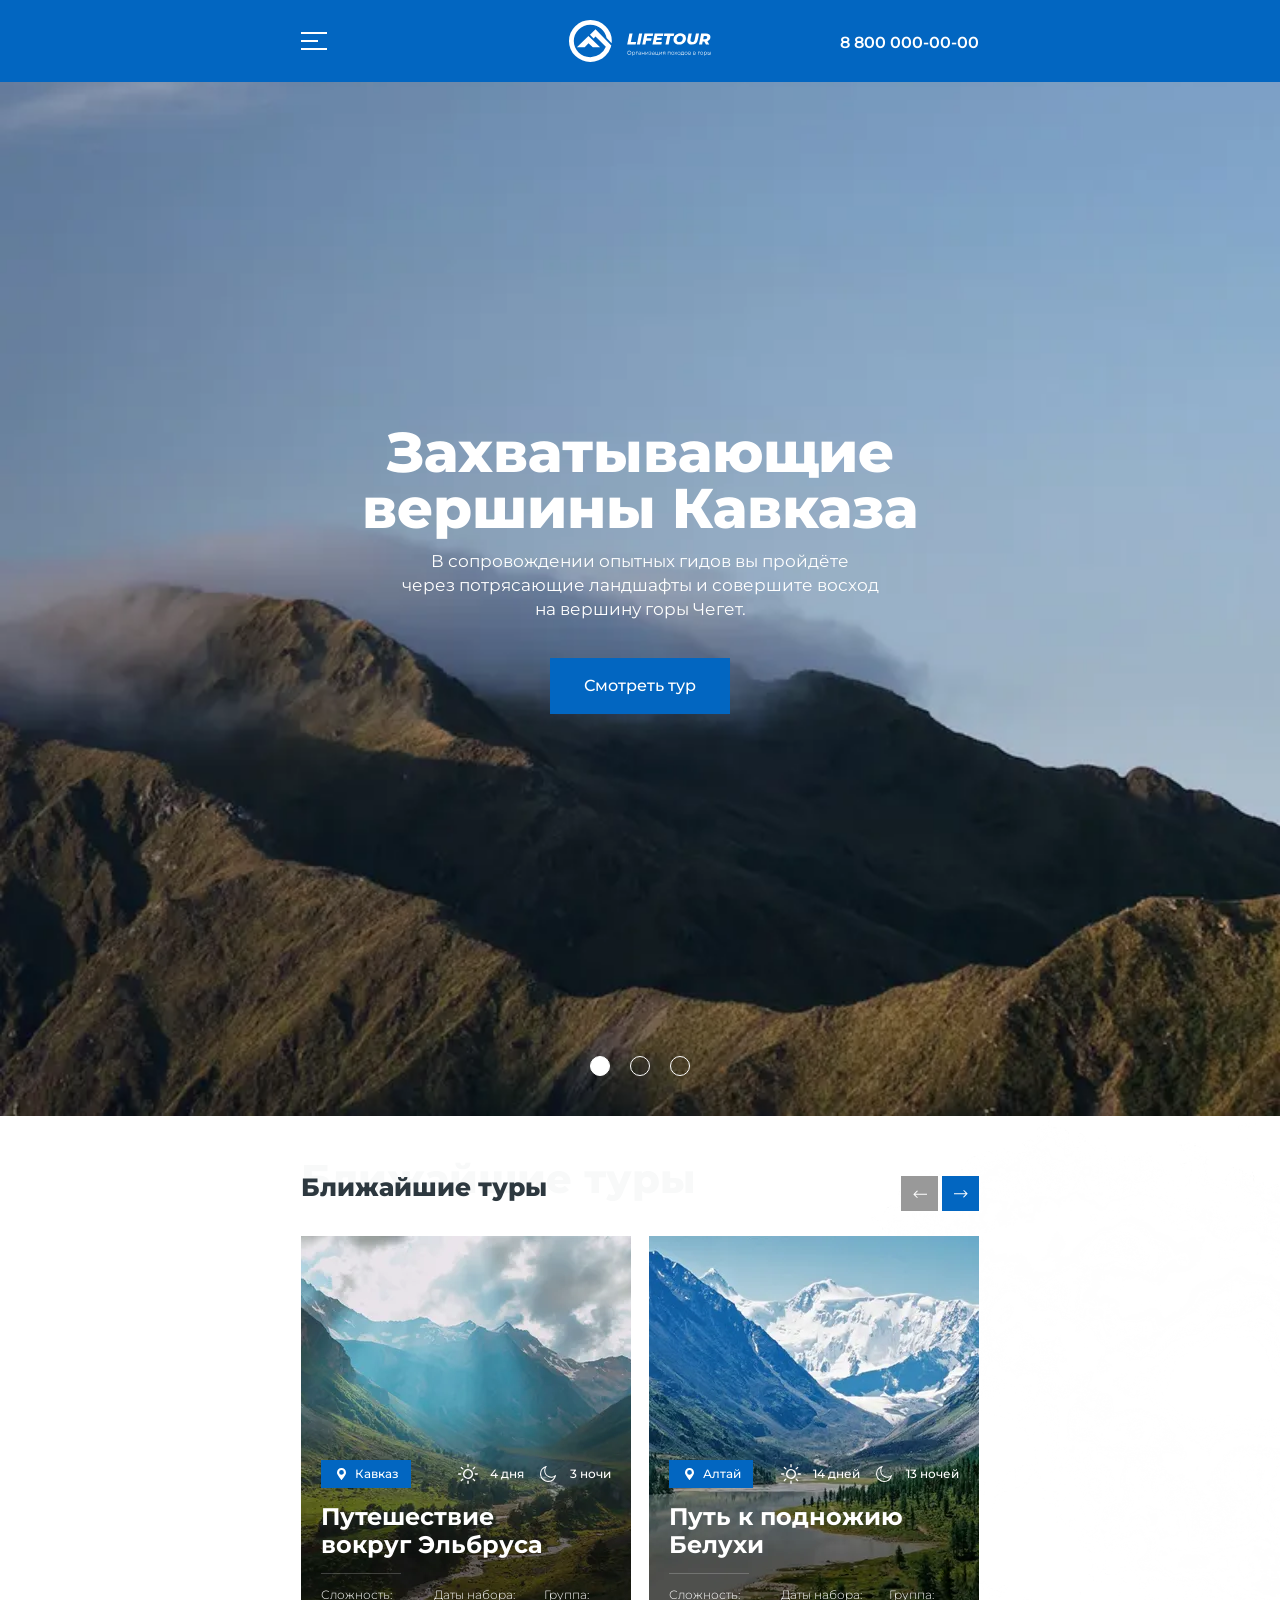
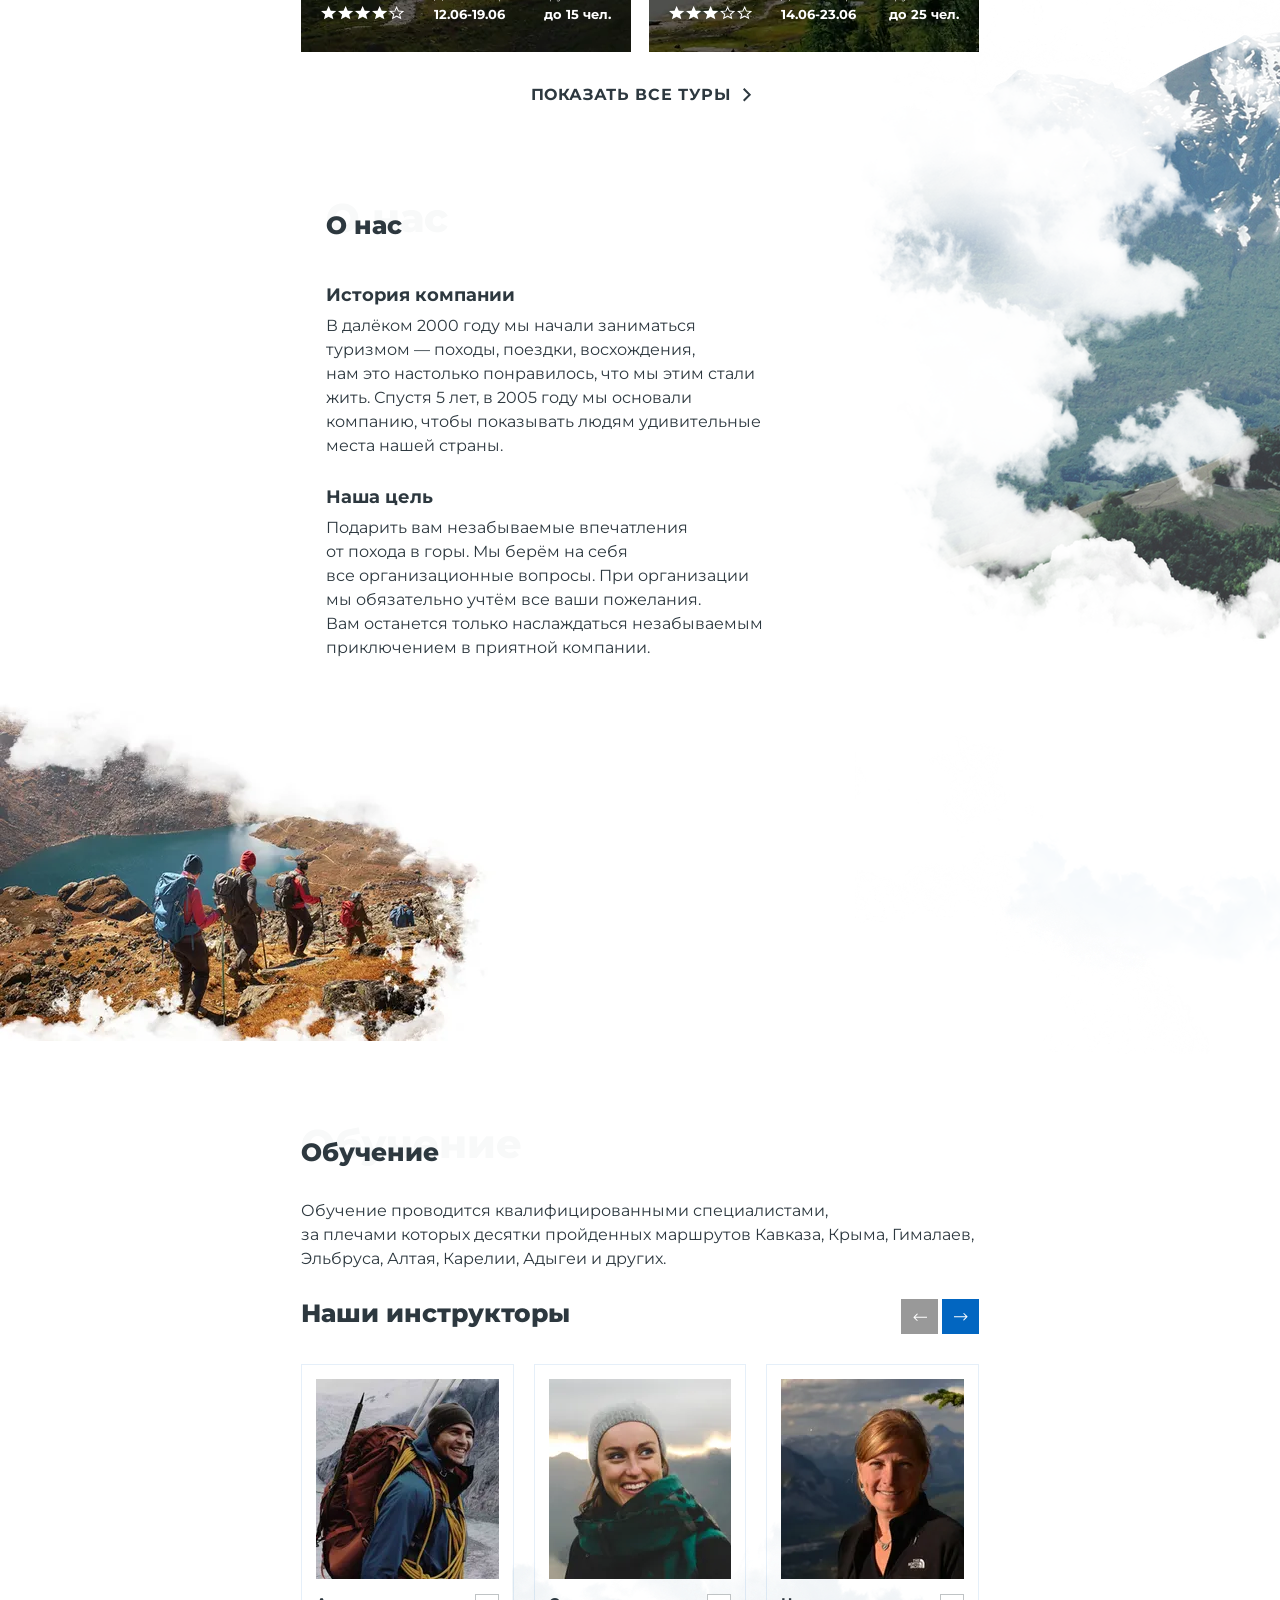
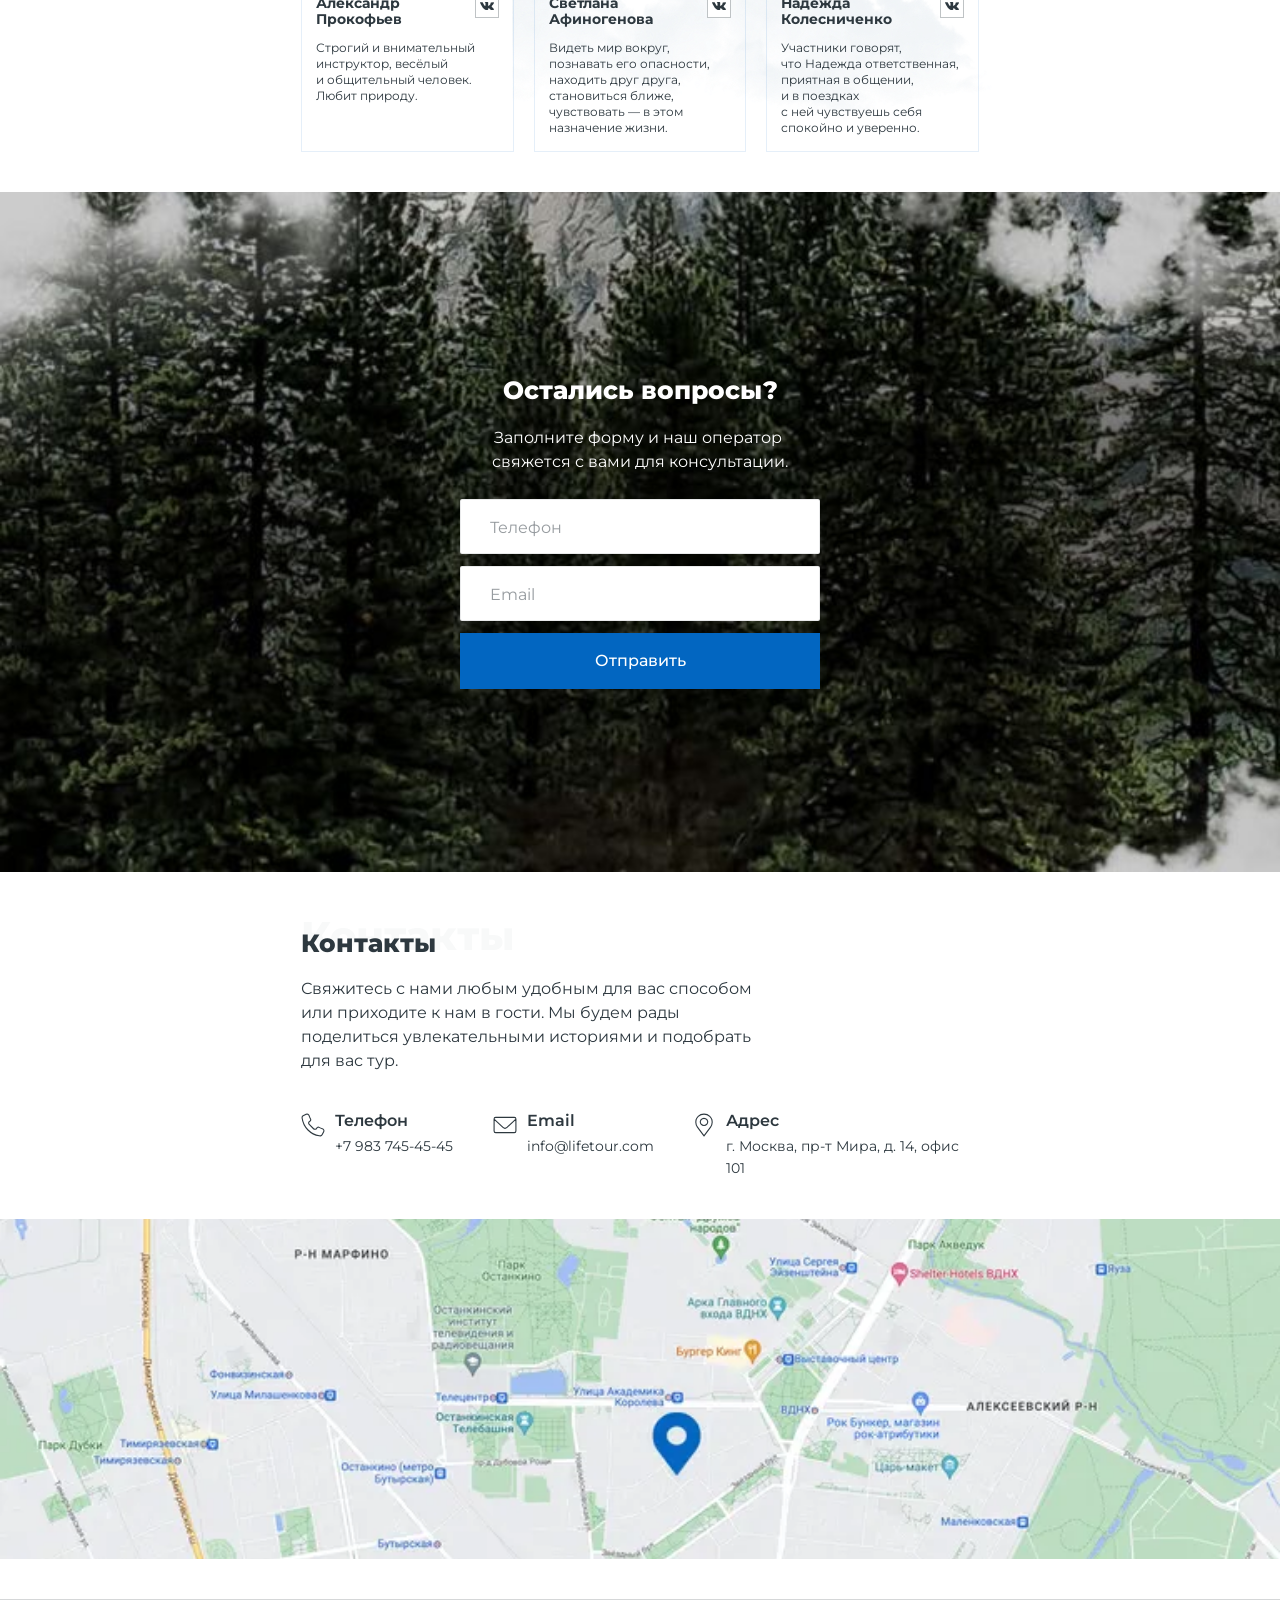
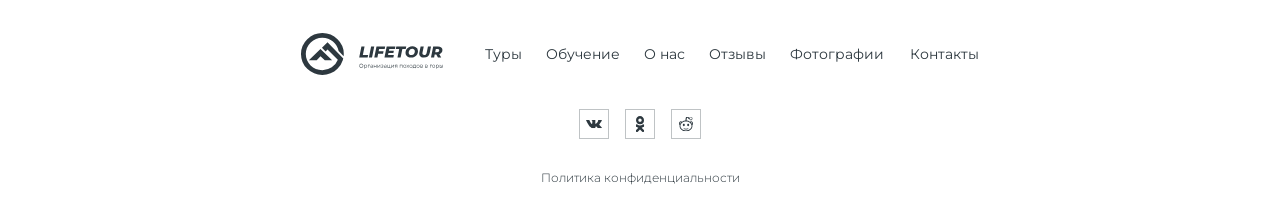
==== commit 5b88af24: "Deploying to gh-pages from @ codingallmylife/html2-basic-template@70cb445e8d17addc8d520c6c05b6b5955c" ====
--- a/index.html
+++ b/index.html
@@ -1 +1 @@
-<!DOCTYPE html><html class="page" lang="ru"><head><meta charset="UTF-8"><title>Lifetour — путешествия</title><meta name="viewport" content="width=device-width,initial-scale=1"><link rel="preload" href="fonts/montserrat-regular.woff2" as="font" type="font/woff2" crossorigin="anonymous"><link rel="preload" href="fonts/montserrat-extrabold.woff2" as="font" type="font/woff2" crossorigin="anonymous"><link rel="stylesheet" href="vendor/swiper-bundle.min.css"><link href="styles/styles.css" rel="stylesheet"><link rel="icon" type="image/x-icon" href="favicon.ico"><link rel="icon" type="image/png" sizes="32x32" href="images/favicon.png"><link rel="icon" type="image/svg+xml" href="favicons/icon.svg"><link rel="apple-touch-icon" type="image/png" sizes="180x180" href="favicons/180.png"><link rel="manifest" href="manifest.webmanifest"></head><body class="page__body"><header class="header"><div class="container header__container"><button class="header__toggle" type="button" aria-expanded="false" aria-controls="menu"><span class="visually-hidden">Переключить состояние меню.</span></button> <a class="header__logo" href="index.html"><img class="header__logo-image" src="images/logotype-light.svg" width="142" height="42" alt="Lifetour."></a><nav class="header__navigation" id="menu" aria-label="Основное меню"><div class="container"><ul class="header__list list-reset"><li class="header__item"><a class="header__link" href="#tours">Туры</a></li><li class="header__item"><a class="header__link" href="#training">Обучение</a></li><li class="header__item"><a class="header__link" href="#about">О нас</a></li><li class="header__item"><a class="header__link" href="#">Отзывы</a></li><li class="header__item"><a class="header__link" href="#">Фотографии</a></li><li class="header__item"><a class="header__link" href="#contacts">Контакты</a></li></ul></div></nav><a class="header__phone" href="tel:+78000000000">8 800 000-00-00</a></div></header><main class="main"><h1 class="visually-hidden">Lifetour — путешествия</h1><section class="promo"><ul class="promo__list list-reset"><!-- Слайд 1: Кавказ --><li class="promo__item promo__item--active"><picture><source type="image/webp" media="(min-width: 1440px)" srcset="images/promo/slide1-desktop@1x.webp, images/promo/slide1-desktop@2x.webp 2x"><source type="image/webp" media="(min-width: 768px)" srcset="images/promo/slide1-tablet@1x.webp, images/promo/slide1-tablet@2x.webp 2x"><source type="image/webp" srcset="images/promo/slide1-mobile@1x.webp, images/promo/slide1-mobile@2x.webp 2x"><source type="image/jpeg" media="(min-width: 1440px)" srcset="images/promo/slide1-desktop@1x.jpg, images/promo/slide1-desktop@2x.jpg 2x"><source type="image/jpeg" media="(min-width: 768px)" srcset="images/promo/slide1-tablet@1x.jpg, images/promo/slide1-tablet@2x.jpg 2x"><img class="promo__image" src="images/promo/slide1-mobile@1x.jpg" srcset="images/promo/slide1-mobile@2x.jpg 2x" width="320" height="568" alt="Горы Кавказа."></picture><div class="promo__content"><h2 class="promo__title">Захватывающие вершины Кавказа</h2><p class="promo__description">В сопровождении опытных гидов вы пройдёте через&nbsp;потрясающие ландшафты и совершите восход на&nbsp;вершину горы Чегет.</p><button class="promo__button button" type="button">Смотреть тур</button></div><div class="promo__info"><span class="promo__info-item promo__info-item--duration">6 дней/5 ночей</span> <span class="promo__info-item promo__info-item--difficulty">Высокая сложность</span></div></li><!-- Слайд 2: Камчатка --><li class="promo__item promo__item--slide2"><picture><source type="image/webp" media="(min-width: 1440px)" srcset="images/promo/slide2-desktop@1x.webp, images/promo/slide2-desktop@2x.webp 2x"><source type="image/webp" media="(min-width: 768px)" srcset="images/promo/slide2-tablet@1x.webp, images/promo/slide2-tablet@2x.webp 2x"><source type="image/webp" srcset="images/promo/slide2-mobile@1x.webp, images/promo/slide2-mobile@2x.webp 2x"><source type="image/jpeg" media="(min-width: 1440px)" srcset="images/promo/slide2-desktop@1x.jpg, images/promo/slide2-desktop@2x.jpg 2x"><source type="image/jpeg" media="(min-width: 768px)" srcset="images/promo/slide2-tablet@1x.jpg, images/promo/slide2-tablet@2x.jpg 2x"><img class="promo__image" src="images/promo/slide2-mobile@1x.jpg" srcset="images/promo/slide2-mobile@2x.jpg 2x" width="320" height="568" alt="Природа Камчатки."></picture><div class="promo__content"><h2 class="promo__title">Невероятная природа Камчатки</h2><p class="promo__description">Незабываемое приключение, во&nbsp;время которого вы&nbsp;отправитесь в&nbsp;путешествие по одному из самых нетронутых уголков дикой природы&nbsp;в мире.</p><button class="promo__button button" type="button">Смотреть тур</button></div><div class="promo__info"><span class="promo__info-item promo__info-item--duration">9 дней/10 ночей</span> <span class="promo__info-item promo__info-item--difficulty">Средняя сложность</span></div></li><!-- Слайд 3: Алтай --><li class="promo__item promo__item--slide3"><picture><source type="image/webp" media="(min-width: 1440px)" srcset="images/promo/slide3-desktop@1x.webp, images/promo/slide3-desktop@2x.webp 2x"><source type="image/webp" media="(min-width: 768px)" srcset="images/promo/slide3-tablet@1x.webp, images/promo/slide3-tablet@2x.webp 2x"><source type="image/webp" srcset="images/promo/slide3-mobile@1x.webp, images/promo/slide3-mobile@2x.webp 2x"><source type="image/jpeg" media="(min-width: 1440px)" srcset="images/promo/slide3-desktop@1x.jpg, images/promo/slide3-desktop@2x.jpg 2x"><source type="image/jpeg" media="(min-width: 768px)" srcset="images/promo/slide3-tablet@1x.jpg, images/promo/slide3-tablet@2x.jpg 2x"><img class="promo__image" src="images/promo/slide3-mobile@1x.jpg" srcset="images/promo/slide3-mobile@2x.jpg 2x" width="320" height="568" alt="Пейзажи Алтая."></picture><div class="promo__content"><h2 class="promo__title">Магические пейзажи Алтайского Края</h2><p class="promo__description">Алтайский трекинг-тур — это&nbsp;захватывающее приключение с&nbsp;посещением магических и&nbsp;захватывающих дух ландшафтов Алтайских гор.</p><button class="promo__button button" type="button">Смотреть тур</button></div><div class="promo__info"><span class="promo__info-item promo__info-item--duration">8 дней/7 ночей</span> <span class="promo__info-item promo__info-item--difficulty">Лёгкая сложность</span></div></li></ul><!-- Пагинация (буллеты) --><div class="promo__pagination"><button class="promo__bullet promo__bullet--active" type="button"><span class="visually-hidden">Слайд 1</span></button> <button class="promo__bullet" type="button"><span class="visually-hidden">Слайд 2</span></button> <button class="promo__bullet" type="button"><span class="visually-hidden">Слайд 3</span></button></div></section><section class="tours" id="tours"><div class="container"><header class="tours__header"><div class="section-title"><!-- Заголовок с декоративным полупрозрачным дублем --><h2 class="section-title__text">Ближайшие туры</h2><span class="section-title__background section-title__background--tours" aria-hidden="true">Ближайшие туры</span></div><div class="slider-controls tours__controls"><button class="slider-controls__button slider-controls__button--previous" type="button" disabled="disabled"><span class="visually-hidden">Предыдущий тур</span></button> <button class="slider-controls__button slider-controls__button--next" type="button"><span class="visually-hidden">Следующий тур</span></button></div></header><div class="tours__swiper swiper"><!-- Контейнер Swiper --><ul class="swiper-wrapper list-reset"><!-- Обертка (лента) со слайдами --><!-- Слайд 1: Кавказ --><li class="tours__slide swiper-slide"><article class="tour-card tour-card--caucasus"><picture><source type="image/webp" srcset="images/tours/slide1@1x.webp, images/tours/slide1@2x.webp 2x"><img class="tour-card__image" src="images/tours/slide1@1x.jpg" srcset="images/tours/slide1@2x.jpg 2x" width="380" height="416" alt="Горы Кавказа."></picture><div class="tour-card__content"><div class="tour-card__top"><div class="tour-card__badge">Кавказ</div><ul class="tour-card__duration list-reset"><li class="tour-card__duration-item tour-card__duration-item--day">4 дня</li><li class="tour-card__duration-item tour-card__duration-item--night">3 ночи</li></ul></div><h3 class="tour-card__title">Путешествие вокруг Эльбруса</h3><ul class="tour-card__info list-reset"><li class="tour-card__info-item"><span class="tour-card__info-name">Сложность:</span><div class="tour-card__stars tour-card__stars--four" role="img" aria-label="4 из 5"></div></li><li class="tour-card__info-item"><span class="tour-card__info-name">Даты набора:</span> <span class="tour-card__info-value">12.06-19.06</span></li><li class="tour-card__info-item"><span class="tour-card__info-name">Группа:</span> <span class="tour-card__info-value">до 15 чел.</span></li></ul></div></article></li><!-- Слайд 2: Алтай --><li class="tours__slide swiper-slide"><article class="tour-card tour-card--altai"><picture><source type="image/webp" srcset="images/tours/slide2@1x.webp, images/tours/slide2@2x.webp 2x"><img class="tour-card__image" src="images/tours/slide2@1x.jpg" srcset="images/tours/slide2@2x.jpg 2x" width="380" height="416" alt="Горы Алтая."></picture><div class="tour-card__content"><div class="tour-card__top"><div class="tour-card__badge">Алтай</div><ul class="tour-card__duration list-reset"><li class="tour-card__duration-item tour-card__duration-item--day">14 дней</li><li class="tour-card__duration-item tour-card__duration-item--night">13 ночей</li></ul></div><h3 class="tour-card__title">Путь к подножию Белухи</h3><ul class="tour-card__info list-reset"><li class="tour-card__info-item"><span class="tour-card__info-name">Сложность:</span><div class="tour-card__stars tour-card__stars--three" role="img" aria-label="3 из 5"></div></li><li class="tour-card__info-item"><span class="tour-card__info-name">Даты набора:</span> <span class="tour-card__info-value">14.06-23.06</span></li><li class="tour-card__info-item"><span class="tour-card__info-name">Группа:</span> <span class="tour-card__info-value">до 25 чел.</span></li></ul></div></article></li><!-- Слайд 3: Адыгея --><li class="tours__slide swiper-slide"><article class="tour-card tour-card--adygea"><picture><source type="image/webp" srcset="images/tours/slide3@1x.webp, images/tours/slide3@2x.webp 2x"><img class="tour-card__image" src="images/tours/slide3@1x.jpg" srcset="images/tours/slide3@2x.jpg 2x" width="380" height="416" alt="Горы Адыгеи."></picture><div class="tour-card__content"><div class="tour-card__top"><div class="tour-card__badge">Адыгея</div><ul class="tour-card__duration list-reset"><li class="tour-card__duration-item tour-card__duration-item--day">7 дней</li><li class="tour-card__duration-item tour-card__duration-item--night">6 ночей</li></ul></div><h3 class="tour-card__title">Через Фишт к&nbsp;Чёрному морю и&nbsp;обратно</h3><ul class="tour-card__info list-reset"><li class="tour-card__info-item"><span class="tour-card__info-name">Сложность:</span><div class="tour-card__stars tour-card__stars--four" role="img" aria-label="4 из 5"></div></li><li class="tour-card__info-item"><span class="tour-card__info-name">Даты набора:</span> <span class="tour-card__info-value">15.07-19.07</span></li><li class="tour-card__info-item"><span class="tour-card__info-name">Группа:</span> <span class="tour-card__info-value">до 22 чел.</span></li></ul></div></article></li><!-- Слайд 4: Урал --><li class="tours__slide swiper-slide"><article class="tour-card tour-card--ural"><picture><source type="image/webp" srcset="images/tours/slide4@1x.webp, images/tours/slide4@2x.webp 2x"><img class="tour-card__image" src="images/tours/slide4@1x.jpg" srcset="images/tours/slide4@2x.jpg 2x" width="380" height="416" alt="Горы Урала."></picture><div class="tour-card__content"><div class="tour-card__top"><div class="tour-card__badge">Урал</div><ul class="tour-card__duration list-reset"><li class="tour-card__duration-item tour-card__duration-item--day">9 дней</li><li class="tour-card__duration-item tour-card__duration-item--night">10 ночей</li></ul></div><h3 class="tour-card__title">Восхождение Манарага</h3><ul class="tour-card__info list-reset"><li class="tour-card__info-item"><span class="tour-card__info-name">Сложность:</span><div class="tour-card__stars tour-card__stars--five" role="img" aria-label="5 из 5"></div></li><li class="tour-card__info-item"><span class="tour-card__info-name">Даты набора:</span> <span class="tour-card__info-value">12.07-19.07</span></li><li class="tour-card__info-item"><span class="tour-card__info-name">Группа:</span> <span class="tour-card__info-value">до 7 чел.</span></li></ul></div></article></li></ul></div><a class="tours__show-all" href="#">Показать все туры</a></div></section><section class="about" id="about"><div class="container"><div class="about__content"><div class="section-title about__title-container"><h2 class="section-title__text">О нас</h2><span class="section-title__background section-title__background--about" aria-hidden="true">О нас</span></div><ul class="about__list list-reset"><li class="about__list-item"><h3 class="about__subtitle">История компании</h3><p class="about__text">В далёком 2000 году мы начали заниматься туризмом — походы, поездки, восхождения, нам&nbsp;это&nbsp;настолько понравилось, что&nbsp;мы&nbsp;этим стали жить. Спустя&nbsp;5&nbsp;лет, в&nbsp;2005 году мы основали компанию, чтобы показывать людям удивительные места нашей страны.</p></li><li class="about__list-item"><h3 class="about__subtitle">Наша цель</h3><p class="about__text">Подарить вам незабываемые впечатления от&nbsp;похода в горы. Мы&nbsp;берём на себя все&nbsp;организационные вопросы. При&nbsp;организации мы обязательно учтём все&nbsp;ваши пожелания. Вам&nbsp;останется только наслаждаться незабываемым приключением в&nbsp;приятной компании.</p></li></ul></div><picture><source type="image/webp" media="(min-width: 1440px)" srcset="images/about/about-tourists-desktop@1x.webp, images/about/about-tourists-desktop@2x.webp 2x"><source type="image/webp" media="(min-width: 768px)" srcset="images/about/about-tourists-tablet@1x.webp, images/about/about-tourists-tablet@2x.webp 2x"><source type="image/webp" srcset="images/about/about-tourists-mobile@1x.webp, images/about/about-tourists-mobile@2x.webp 2x"><source type="image/jpeg" media="(min-width: 1440px)" srcset="images/about/about-tourists-desktop@1x.jpg, images/about/about-tourists-desktop@2x.jpg 2x"><source type="image/jpeg" media="(min-width: 768px)" srcset="images/about/about-tourists-tablet@1x.jpg, images/about/about-tourists-tablet@2x.jpg 2x"><img class="about__image" src="images/about/about-tourists-mobile@1x.jpg" srcset="images/about/about-tourists-mobile@2x.jpg 2x" width="320" height="568" alt="Группа туристов на горной тропе."></picture></div></section><section class="training" id="training"><div class="container"><header class="training__header"><div class="section-title"><h2 class="section-title__text section-title__text--training">Обучение</h2><span class="section-title__background section-title__background--training" aria-hidden="true">Обучение</span></div><p class="training__description">Обучение проводится квалифицированными специалистами, за&nbsp;плечами&nbsp;которых десятки пройденных маршрутов Кавказа, Крыма, Гималаев, Эльбруса, Алтая, Карелии, Адыгеи и других.</p></header><div class="training__instructors-top"><h3 class="training__subtitle">Наши инструкторы</h3><div class="slider-controls training__controls"><button class="slider-controls__button slider-controls__button--previous" type="button" disabled="disabled"><span class="visually-hidden">Предыдущий инструктор</span></button> <button class="slider-controls__button slider-controls__button--next" type="button"><span class="visually-hidden">Следующий инструктор</span></button></div></div><div class="training__swiper swiper"><!-- Контейнер Swiper --><ul class="swiper-wrapper list-reset"><!-- Обертка (лента) со слайдами --><!-- Слайд 1: Александр Прокофьев --><li class="training__slide swiper-slide"><article class="training-card"><picture><source type="image/webp" srcset="images/training/slide1@1x.webp, images/training/slide1@2x.webp 2x"><img class="training-card__image" src="images/training/slide1@1x.jpg" srcset="images/training/slide1@2x.jpg 2x" width="260" height="200" alt=""></picture><div class="training-card__top"><h4 class="training-card__title">Александр Прокофьев</h4><a class="training-card__social" href="#"><span class="visually-hidden">Профиль Александра Прокофьева в ВКонтакте.</span></a></div><p class="training-card__description">Строгий и внимательный инструктор, весёлый и&nbsp;общительный человек. Любит&nbsp;природу.</p></article></li><!-- Слайд 2: Светлана Афиногенова --><li class="training__slide swiper-slide"><article class="training-card"><picture><source type="image/webp" srcset="images/training/slide2@1x.webp, images/training/slide2@2x.webp 2x"><img class="training-card__image" src="images/training/slide2@1x.jpg" srcset="images/training/slide2@2x.jpg 2x" width="260" height="200" alt=""></picture><div class="training-card__top"><h4 class="training-card__title">Светлана Афиногенова</h4><a class="training-card__social" href="#"><span class="visually-hidden">Профиль Светланы Афиногеновой в ВКонтакте.</span></a></div><p class="training-card__description">Видеть мир вокруг, познавать его&nbsp;опасности, находить друг друга, становиться ближе, чувствовать — в&nbsp;этом назначение жизни.</p></article></li><!-- Слайд 3: Надежда Колесниченко --><li class="training__slide swiper-slide"><article class="training-card"><picture><source type="image/webp" srcset="images/training/slide3@1x.webp, images/training/slide3@2x.webp 2x"><img class="training-card__image" src="images/training/slide3@1x.jpg" srcset="images/training/slide3@2x.jpg 2x" width="260" height="200" alt=""></picture><div class="training-card__top"><h4 class="training-card__title">Надежда Колесниченко</h4><a class="training-card__social" href="#"><span class="visually-hidden">Профиль Надежды Колесниченко в ВКонтакте.</span></a></div><p class="training-card__description">Участники говорят, что&nbsp;Надежда ответственная, приятная в общении, и&nbsp;в&nbsp;поездках с&nbsp;ней&nbsp;чувствуешь себя спокойно&nbsp;и уверенно.</p></article></li><!-- Слайд 4: Федор Кайгородов --><li class="training__slide swiper-slide"><article class="training-card"><picture><source type="image/webp" srcset="images/training/slide4@1x.webp, images/training/slide4@2x.webp 2x"><img class="training-card__image" src="images/training/slide4@1x.jpg" srcset="images/training/slide4@2x.jpg 2x" width="260" height="200" alt=""></picture><div class="training-card__top"><h4 class="training-card__title">Федор Кайгородов</h4><a class="training-card__social" href="#"><span class="visually-hidden">Профиль Федора Кайгородова в ВКонтакте.</span></a></div><p class="training-card__description">Опыт походов: Ходит в походы с&nbsp;2001&nbsp;года. В России побывал в горных районах Хибины, Архыз, много путешествует по Европе.</p></article></li><!-- Слайд 5: Даниэль Васнецов --><li class="training__slide swiper-slide"><article class="training-card"><picture><source type="image/webp" srcset="images/training/slide5@1x.webp, images/training/slide5@2x.webp 2x"><img class="training-card__image" src="images/training/slide5@1x.jpg" srcset="images/training/slide5@2x.jpg 2x" width="260" height="200" alt=""></picture><div class="training-card__top"><h4 class="training-card__title">Даниэль Васнецов</h4><a class="training-card__social" href="#"><span class="visually-hidden">Профиль Даниэля Васнецова в ВКонтакте.</span></a></div><p class="training-card__description">Покорял самые сложные вершины. Выбирался из под лавин, дружит с медведями и не только.</p></article></li></ul></div></div></section><section class="questions"><div class="container"><h2 class="questions__title">Остались вопросы?</h2><p class="questions__description">Заполните форму и наш оператор свяжется с&nbsp;вами&nbsp;для&nbsp;консультации.</p><form class="questions__form" action="https://echo.htmlacademy.ru" method="post"><div class="questions__field"><label class="visually-hidden" for="phone">Телефон</label> <input class="questions__input" type="tel" id="phone" name="phone" placeholder="Телефон" pattern="[\d+\(\)\s\-]+" required></div><div class="questions__field"><label class="visually-hidden" for="email">Email</label> <input class="questions__input" type="email" id="email" name="email" placeholder="Email" pattern="[a-zA-Z0-9._%+\-]+@[a-zA-Z0-9.\-]+\.[a-zA-Zа-яА-Я]{2,}" required></div><button class="questions__submit button" type="submit">Отправить</button></form></div></section><section class="contacts" id="contacts"><div class="container contacts__container"><div class="contacts__content"><div class="section-title contacts__title-container"><h2 class="section-title__text">Контакты</h2><span class="section-title__background section-title__background--contacts" aria-hidden="true">Контакты</span></div><p class="contacts__description">Свяжитесь с нами любым удобным для&nbsp;вас способом или приходите к&nbsp;нам&nbsp;в гости. Мы будем рады поделиться увлекательными историями и подобрать для вас тур.</p><ul class="contacts__list list-reset"><li class="contacts__item contacts__item--phone"><span class="contacts__name">Телефон</span> <a class="contacts__link" href="tel:+79837454545">+7&nbsp;983&nbsp;745-45-45</a></li><li class="contacts__item contacts__item--email"><span class="contacts__name">Email</span> <a class="contacts__link" href="mailto:info@lifetour.com">info@lifetour.com</a></li><li class="contacts__item contacts__item--address"><span class="contacts__name">Адрес</span><address class="contacts__address">г. Москва, пр-т Мира, д.&nbsp;14, офис 101</address></li></ul></div><picture><source type="image/webp" media="(min-width: 1440px)" srcset="images/contacts/map-desktop@1x.webp, images/contacts/map-desktop@2x.webp 2x"><source type="image/webp" media="(min-width: 768px)" srcset="images/contacts/map-tablet@1x.webp, images/contacts/map-tablet@2x.webp 2x"><source type="image/webp" srcset="images/contacts/map-mobile@1x.webp, images/contacts/map-mobile@2x.webp 2x"><source type="image/jpeg" media="(min-width: 1440px)" srcset="images/contacts/map-desktop@1x.jpg, images/contacts/map-desktop@2x.jpg 2x"><source type="image/jpeg" media="(min-width: 768px)" srcset="images/contacts/map-tablet@1x.jpg, images/contacts/map-tablet@2x.jpg 2x"><img class="contacts__map" src="images/contacts/map-mobile@1x.jpg" srcset="images/contacts/map-mobile@2x.jpg 2x" width="320" height="343" alt="Карта проезда к офису Lifetour по адресу: г. Москва, пр-т Мира, д. 14, офис 101."></picture></div></section></main><footer class="footer"><div class="container"><div class="footer__top"><a class="footer__logo" href="index.html"><img class="footer__logo-image" src="images/logotype-dark.svg" width="142" height="42" alt="Lifetour."></a><nav class="footer__navigation" aria-label="Навигация по сайту"><ul class="footer__list list-reset"><li class="footer__item"><a class="footer__link" href="#tours">Туры</a></li><li class="footer__item"><a class="footer__link" href="#training">Обучение</a></li><li class="footer__item"><a class="footer__link" href="#about">О нас</a></li><li class="footer__item"><a class="footer__link" href="#">Отзывы</a></li><li class="footer__item"><a class="footer__link" href="#">Фотографии</a></li><li class="footer__item"><a class="footer__link" href="#contacts">Контакты</a></li></ul></nav><a class="footer__phone" href="tel:+78000000000">8 800 000-00-00</a></div><div class="footer__bottom"><ul class="footer__socials list-reset"><li class="footer__social-item"><a class="footer__social-link footer__social-link--vk" href="#"><span class="visually-hidden">ВКонтакте.</span></a></li><li class="footer__social-item"><a class="footer__social-link footer__social-link--odnoklassniki" href="#"><span class="visually-hidden">Одноклассники.</span></a></li><li class="footer__social-item"><a class="footer__social-link footer__social-link--reddit" href="#"><span class="visually-hidden">Reddit.</span></a></li></ul><a class="footer__copyright" href="#">Политика конфиденциальности</a></div></div></footer><script src="vendor/swiper-bundle.min.js"></script><script src="scripts/index.js"></script></body></html>+<!DOCTYPE html><html class="page" lang="ru"><head><meta charset="UTF-8"><title>Lifetour — путешествия</title><meta name="viewport" content="width=device-width,initial-scale=1"><link href="fonts/montserrat-regular.woff2" as="font" type="font/woff2" rel="preload" crossorigin="anonymous"><link href="fonts/montserrat-extrabold.woff2" as="font" type="font/woff2" rel="preload" crossorigin="anonymous"><link href="vendor/swiper-bundle.min.css" rel="stylesheet"><link href="styles/styles.css" rel="stylesheet"><link href="favicon.ico" rel="icon" type="image/x-icon"><link href="images/favicon.png" rel="icon" type="image/png" sizes="32x32"><link href="favicons/icon.svg" rel="icon" type="image/svg+xml"><link href="favicons/180.png" rel="apple-touch-icon" type="image/png" sizes="180x180"><link href="manifest.webmanifest" rel="manifest"></head><body class="page__body"><header class="header"><div class="container header__container"><button class="header__toggle" type="button" aria-expanded="false" aria-controls="menu"><span class="visually-hidden">Переключить состояние меню.</span></button> <a class="header__logo" href="index.html"><img class="header__logo-image" src="images/logotype-light.svg" width="142" height="42" alt="Lifetour."></a><nav class="header__navigation" id="menu" aria-label="Основное меню"><div class="container"><ul class="header__list list-reset"><li class="header__item"><a class="header__link" href="#tours">Туры</a></li><li class="header__item"><a class="header__link" href="#training">Обучение</a></li><li class="header__item"><a class="header__link" href="#about">О нас</a></li><li class="header__item"><a class="header__link" href="#">Отзывы</a></li><li class="header__item"><a class="header__link" href="#">Фотографии</a></li><li class="header__item"><a class="header__link" href="#contacts">Контакты</a></li></ul></div></nav><a class="header__phone" href="tel:+78000000000">8 800 000-00-00</a></div></header><main class="main"><h1 class="visually-hidden">Lifetour — путешествия</h1><section class="promo"><ul class="promo__list list-reset"><!-- Слайд 1: Кавказ --><li class="promo__item promo__item--active"><picture><source type="image/webp" media="(min-width: 1440px)" srcset="images/promo/slide1-desktop@1x.webp, images/promo/slide1-desktop@2x.webp 2x"><source type="image/webp" media="(min-width: 768px)" srcset="images/promo/slide1-tablet@1x.webp, images/promo/slide1-tablet@2x.webp 2x"><source type="image/webp" srcset="images/promo/slide1-mobile@1x.webp, images/promo/slide1-mobile@2x.webp 2x"><source type="image/jpeg" media="(min-width: 1440px)" srcset="images/promo/slide1-desktop@1x.jpg, images/promo/slide1-desktop@2x.jpg 2x"><source type="image/jpeg" media="(min-width: 768px)" srcset="images/promo/slide1-tablet@1x.jpg, images/promo/slide1-tablet@2x.jpg 2x"><img class="promo__image" src="images/promo/slide1-mobile@1x.jpg" srcset="images/promo/slide1-mobile@2x.jpg 2x" width="320" height="568" alt="Горы Кавказа."></picture><div class="promo__content"><h2 class="promo__title">Захватывающие вершины Кавказа</h2><p class="promo__description">В сопровождении опытных гидов вы пройдёте через&nbsp;потрясающие ландшафты и совершите восход на&nbsp;вершину горы Чегет.</p><button class="promo__button button" type="button">Смотреть тур</button></div><div class="promo__info"><span class="promo__info-item promo__info-item--duration">6 дней/5 ночей</span> <span class="promo__info-item promo__info-item--difficulty">Высокая сложность</span></div></li><!-- Слайд 2: Камчатка --><li class="promo__item promo__item--slide2"><picture><source type="image/webp" media="(min-width: 1440px)" srcset="images/promo/slide2-desktop@1x.webp, images/promo/slide2-desktop@2x.webp 2x"><source type="image/webp" media="(min-width: 768px)" srcset="images/promo/slide2-tablet@1x.webp, images/promo/slide2-tablet@2x.webp 2x"><source type="image/webp" srcset="images/promo/slide2-mobile@1x.webp, images/promo/slide2-mobile@2x.webp 2x"><source type="image/jpeg" media="(min-width: 1440px)" srcset="images/promo/slide2-desktop@1x.jpg, images/promo/slide2-desktop@2x.jpg 2x"><source type="image/jpeg" media="(min-width: 768px)" srcset="images/promo/slide2-tablet@1x.jpg, images/promo/slide2-tablet@2x.jpg 2x"><img class="promo__image" src="images/promo/slide2-mobile@1x.jpg" srcset="images/promo/slide2-mobile@2x.jpg 2x" width="320" height="568" alt="Природа Камчатки."></picture><div class="promo__content"><h2 class="promo__title">Невероятная природа Камчатки</h2><p class="promo__description">Незабываемое приключение, во&nbsp;время которого вы&nbsp;отправитесь в&nbsp;путешествие по одному из самых нетронутых уголков дикой природы&nbsp;в мире.</p><button class="promo__button button" type="button">Смотреть тур</button></div><div class="promo__info"><span class="promo__info-item promo__info-item--duration">9 дней/10 ночей</span> <span class="promo__info-item promo__info-item--difficulty">Средняя сложность</span></div></li><!-- Слайд 3: Алтай --><li class="promo__item promo__item--slide3"><picture><source type="image/webp" media="(min-width: 1440px)" srcset="images/promo/slide3-desktop@1x.webp, images/promo/slide3-desktop@2x.webp 2x"><source type="image/webp" media="(min-width: 768px)" srcset="images/promo/slide3-tablet@1x.webp, images/promo/slide3-tablet@2x.webp 2x"><source type="image/webp" srcset="images/promo/slide3-mobile@1x.webp, images/promo/slide3-mobile@2x.webp 2x"><source type="image/jpeg" media="(min-width: 1440px)" srcset="images/promo/slide3-desktop@1x.jpg, images/promo/slide3-desktop@2x.jpg 2x"><source type="image/jpeg" media="(min-width: 768px)" srcset="images/promo/slide3-tablet@1x.jpg, images/promo/slide3-tablet@2x.jpg 2x"><img class="promo__image" src="images/promo/slide3-mobile@1x.jpg" srcset="images/promo/slide3-mobile@2x.jpg 2x" width="320" height="568" alt="Пейзажи Алтая."></picture><div class="promo__content"><h2 class="promo__title">Магические пейзажи Алтайского Края</h2><p class="promo__description">Алтайский трекинг-тур — это&nbsp;захватывающее приключение с&nbsp;посещением магических и&nbsp;захватывающих дух ландшафтов Алтайских гор.</p><button class="promo__button button" type="button">Смотреть тур</button></div><div class="promo__info"><span class="promo__info-item promo__info-item--duration">8 дней/7 ночей</span> <span class="promo__info-item promo__info-item--difficulty">Лёгкая сложность</span></div></li></ul><!-- Пагинация (буллеты) --><div class="promo__pagination"><button class="promo__bullet promo__bullet--active" type="button"><span class="visually-hidden">Слайд 1</span></button> <button class="promo__bullet" type="button"><span class="visually-hidden">Слайд 2</span></button> <button class="promo__bullet" type="button"><span class="visually-hidden">Слайд 3</span></button></div></section><section class="tours" id="tours"><div class="container"><header class="tours__header"><div class="section-title"><!-- Заголовок с декоративным полупрозрачным дублем --><h2 class="section-title__text">Ближайшие туры</h2><span class="section-title__background section-title__background--tours" aria-hidden="true">Ближайшие туры</span></div><div class="slider-controls tours__controls"><button class="slider-controls__button slider-controls__button--previous" type="button" disabled="disabled"><span class="visually-hidden">Предыдущий тур</span></button> <button class="slider-controls__button slider-controls__button--next" type="button"><span class="visually-hidden">Следующий тур</span></button></div></header><div class="tours__swiper swiper"><!-- Контейнер Swiper --><ul class="swiper-wrapper list-reset"><!-- Обертка (лента) со слайдами --><!-- Слайд 1: Кавказ --><li class="tours__slide swiper-slide"><article class="tour-card tour-card--caucasus"><picture><source type="image/webp" srcset="images/tours/slide1@1x.webp, images/tours/slide1@2x.webp 2x"><img class="tour-card__image" src="images/tours/slide1@1x.jpg" srcset="images/tours/slide1@2x.jpg 2x" width="380" height="416" alt="Горы Кавказа."></picture><div class="tour-card__content"><div class="tour-card__top"><div class="tour-card__badge">Кавказ</div><ul class="tour-card__duration list-reset"><li class="tour-card__duration-item tour-card__duration-item--day">4 дня</li><li class="tour-card__duration-item tour-card__duration-item--night">3 ночи</li></ul></div><h3 class="tour-card__title">Путешествие вокруг Эльбруса</h3><ul class="tour-card__info list-reset"><li class="tour-card__info-item"><span class="tour-card__info-name">Сложность:</span><div class="tour-card__stars tour-card__stars--four" role="img" aria-label="4 из 5"></div></li><li class="tour-card__info-item"><span class="tour-card__info-name">Даты набора:</span> <span class="tour-card__info-value">12.06-19.06</span></li><li class="tour-card__info-item"><span class="tour-card__info-name">Группа:</span> <span class="tour-card__info-value">до 15 чел.</span></li></ul></div></article></li><!-- Слайд 2: Алтай --><li class="tours__slide swiper-slide"><article class="tour-card tour-card--altai"><picture><source type="image/webp" srcset="images/tours/slide2@1x.webp, images/tours/slide2@2x.webp 2x"><img class="tour-card__image" src="images/tours/slide2@1x.jpg" srcset="images/tours/slide2@2x.jpg 2x" width="380" height="416" alt="Горы Алтая."></picture><div class="tour-card__content"><div class="tour-card__top"><div class="tour-card__badge">Алтай</div><ul class="tour-card__duration list-reset"><li class="tour-card__duration-item tour-card__duration-item--day">14 дней</li><li class="tour-card__duration-item tour-card__duration-item--night">13 ночей</li></ul></div><h3 class="tour-card__title">Путь к подножию Белухи</h3><ul class="tour-card__info list-reset"><li class="tour-card__info-item"><span class="tour-card__info-name">Сложность:</span><div class="tour-card__stars tour-card__stars--three" role="img" aria-label="3 из 5"></div></li><li class="tour-card__info-item"><span class="tour-card__info-name">Даты набора:</span> <span class="tour-card__info-value">14.06-23.06</span></li><li class="tour-card__info-item"><span class="tour-card__info-name">Группа:</span> <span class="tour-card__info-value">до 25 чел.</span></li></ul></div></article></li><!-- Слайд 3: Адыгея --><li class="tours__slide swiper-slide"><article class="tour-card tour-card--adygea"><picture><source type="image/webp" srcset="images/tours/slide3@1x.webp, images/tours/slide3@2x.webp 2x"><img class="tour-card__image" src="images/tours/slide3@1x.jpg" srcset="images/tours/slide3@2x.jpg 2x" width="380" height="416" alt="Горы Адыгеи."></picture><div class="tour-card__content"><div class="tour-card__top"><div class="tour-card__badge">Адыгея</div><ul class="tour-card__duration list-reset"><li class="tour-card__duration-item tour-card__duration-item--day">7 дней</li><li class="tour-card__duration-item tour-card__duration-item--night">6 ночей</li></ul></div><h3 class="tour-card__title">Через Фишт к&nbsp;Чёрному морю и&nbsp;обратно</h3><ul class="tour-card__info list-reset"><li class="tour-card__info-item"><span class="tour-card__info-name">Сложность:</span><div class="tour-card__stars tour-card__stars--four" role="img" aria-label="4 из 5"></div></li><li class="tour-card__info-item"><span class="tour-card__info-name">Даты набора:</span> <span class="tour-card__info-value">15.07-19.07</span></li><li class="tour-card__info-item"><span class="tour-card__info-name">Группа:</span> <span class="tour-card__info-value">до 22 чел.</span></li></ul></div></article></li><!-- Слайд 4: Урал --><li class="tours__slide swiper-slide"><article class="tour-card tour-card--ural"><picture><source type="image/webp" srcset="images/tours/slide4@1x.webp, images/tours/slide4@2x.webp 2x"><img class="tour-card__image" src="images/tours/slide4@1x.jpg" srcset="images/tours/slide4@2x.jpg 2x" width="380" height="416" alt="Горы Урала."></picture><div class="tour-card__content"><div class="tour-card__top"><div class="tour-card__badge">Урал</div><ul class="tour-card__duration list-reset"><li class="tour-card__duration-item tour-card__duration-item--day">9 дней</li><li class="tour-card__duration-item tour-card__duration-item--night">10 ночей</li></ul></div><h3 class="tour-card__title">Восхождение Манарага</h3><ul class="tour-card__info list-reset"><li class="tour-card__info-item"><span class="tour-card__info-name">Сложность:</span><div class="tour-card__stars tour-card__stars--five" role="img" aria-label="5 из 5"></div></li><li class="tour-card__info-item"><span class="tour-card__info-name">Даты набора:</span> <span class="tour-card__info-value">12.07-19.07</span></li><li class="tour-card__info-item"><span class="tour-card__info-name">Группа:</span> <span class="tour-card__info-value">до 7 чел.</span></li></ul></div></article></li></ul></div><a class="tours__show-all" href="#">Показать все туры</a></div></section><section class="about" id="about"><div class="container"><div class="about__content"><div class="section-title about__title-container"><h2 class="section-title__text">О нас</h2><span class="section-title__background section-title__background--about" aria-hidden="true">О нас</span></div><ul class="about__list list-reset"><li class="about__list-item"><h3 class="about__subtitle">История компании</h3><p class="about__text">В далёком 2000 году мы начали заниматься туризмом — походы, поездки, восхождения, нам&nbsp;это&nbsp;настолько понравилось, что&nbsp;мы&nbsp;этим стали жить. Спустя&nbsp;5&nbsp;лет, в&nbsp;2005 году мы основали компанию, чтобы показывать людям удивительные места нашей страны.</p></li><li class="about__list-item"><h3 class="about__subtitle">Наша цель</h3><p class="about__text">Подарить вам незабываемые впечатления от&nbsp;похода в горы. Мы&nbsp;берём на себя все&nbsp;организационные вопросы. При&nbsp;организации мы обязательно учтём все&nbsp;ваши пожелания. Вам&nbsp;останется только наслаждаться незабываемым приключением в&nbsp;приятной компании.</p></li></ul></div><picture><source type="image/webp" media="(min-width: 1440px)" srcset="images/about/about-tourists-desktop@1x.webp, images/about/about-tourists-desktop@2x.webp 2x"><source type="image/webp" media="(min-width: 768px)" srcset="images/about/about-tourists-tablet@1x.webp, images/about/about-tourists-tablet@2x.webp 2x"><source type="image/webp" srcset="images/about/about-tourists-mobile@1x.webp, images/about/about-tourists-mobile@2x.webp 2x"><source type="image/jpeg" media="(min-width: 1440px)" srcset="images/about/about-tourists-desktop@1x.jpg, images/about/about-tourists-desktop@2x.jpg 2x"><source type="image/jpeg" media="(min-width: 768px)" srcset="images/about/about-tourists-tablet@1x.jpg, images/about/about-tourists-tablet@2x.jpg 2x"><img class="about__image" src="images/about/about-tourists-mobile@1x.jpg" srcset="images/about/about-tourists-mobile@2x.jpg 2x" width="320" height="568" alt="Группа туристов на горной тропе."></picture></div></section><section class="training" id="training"><div class="container"><header class="training__header"><div class="section-title"><h2 class="section-title__text section-title__text--training">Обучение</h2><span class="section-title__background section-title__background--training" aria-hidden="true">Обучение</span></div><p class="training__description">Обучение проводится квалифицированными специалистами, за&nbsp;плечами&nbsp;которых десятки пройденных маршрутов Кавказа, Крыма, Гималаев, Эльбруса, Алтая, Карелии, Адыгеи и других.</p></header><div class="training__instructors-top"><h3 class="training__subtitle">Наши инструкторы</h3><div class="slider-controls training__controls"><button class="slider-controls__button slider-controls__button--previous" type="button" disabled="disabled"><span class="visually-hidden">Предыдущий инструктор</span></button> <button class="slider-controls__button slider-controls__button--next" type="button"><span class="visually-hidden">Следующий инструктор</span></button></div></div><div class="training__swiper swiper"><!-- Контейнер Swiper --><ul class="swiper-wrapper list-reset"><!-- Обертка (лента) со слайдами --><!-- Слайд 1: Александр Прокофьев --><li class="training__slide swiper-slide"><article class="training-card"><picture><source type="image/webp" srcset="images/training/slide1@1x.webp, images/training/slide1@2x.webp 2x"><img class="training-card__image" src="images/training/slide1@1x.jpg" srcset="images/training/slide1@2x.jpg 2x" width="260" height="200" alt=""></picture><div class="training-card__top"><h4 class="training-card__title">Александр Прокофьев</h4><a class="training-card__social" href="#"><span class="visually-hidden">Профиль Александра Прокофьева в ВКонтакте.</span></a></div><p class="training-card__description">Строгий и внимательный инструктор, весёлый и&nbsp;общительный человек. Любит&nbsp;природу.</p></article></li><!-- Слайд 2: Светлана Афиногенова --><li class="training__slide swiper-slide"><article class="training-card"><picture><source type="image/webp" srcset="images/training/slide2@1x.webp, images/training/slide2@2x.webp 2x"><img class="training-card__image" src="images/training/slide2@1x.jpg" srcset="images/training/slide2@2x.jpg 2x" width="260" height="200" alt=""></picture><div class="training-card__top"><h4 class="training-card__title">Светлана Афиногенова</h4><a class="training-card__social" href="#"><span class="visually-hidden">Профиль Светланы Афиногеновой в ВКонтакте.</span></a></div><p class="training-card__description">Видеть мир вокруг, познавать его&nbsp;опасности, находить друг друга, становиться ближе, чувствовать — в&nbsp;этом назначение жизни.</p></article></li><!-- Слайд 3: Надежда Колесниченко --><li class="training__slide swiper-slide"><article class="training-card"><picture><source type="image/webp" srcset="images/training/slide3@1x.webp, images/training/slide3@2x.webp 2x"><img class="training-card__image" src="images/training/slide3@1x.jpg" srcset="images/training/slide3@2x.jpg 2x" width="260" height="200" alt=""></picture><div class="training-card__top"><h4 class="training-card__title">Надежда Колесниченко</h4><a class="training-card__social" href="#"><span class="visually-hidden">Профиль Надежды Колесниченко в ВКонтакте.</span></a></div><p class="training-card__description">Участники говорят, что&nbsp;Надежда ответственная, приятная в общении, и&nbsp;в&nbsp;поездках с&nbsp;ней&nbsp;чувствуешь себя спокойно&nbsp;и уверенно.</p></article></li><!-- Слайд 4: Федор Кайгородов --><li class="training__slide swiper-slide"><article class="training-card"><picture><source type="image/webp" srcset="images/training/slide4@1x.webp, images/training/slide4@2x.webp 2x"><img class="training-card__image" src="images/training/slide4@1x.jpg" srcset="images/training/slide4@2x.jpg 2x" width="260" height="200" alt=""></picture><div class="training-card__top"><h4 class="training-card__title">Федор Кайгородов</h4><a class="training-card__social" href="#"><span class="visually-hidden">Профиль Федора Кайгородова в ВКонтакте.</span></a></div><p class="training-card__description">Опыт походов: Ходит в походы с&nbsp;2001&nbsp;года. В России побывал в горных районах Хибины, Архыз, много путешествует по Европе.</p></article></li><!-- Слайд 5: Даниэль Васнецов --><li class="training__slide swiper-slide"><article class="training-card"><picture><source type="image/webp" srcset="images/training/slide5@1x.webp, images/training/slide5@2x.webp 2x"><img class="training-card__image" src="images/training/slide5@1x.jpg" srcset="images/training/slide5@2x.jpg 2x" width="260" height="200" alt=""></picture><div class="training-card__top"><h4 class="training-card__title">Даниэль Васнецов</h4><a class="training-card__social" href="#"><span class="visually-hidden">Профиль Даниэля Васнецова в ВКонтакте.</span></a></div><p class="training-card__description">Покорял самые сложные вершины. Выбирался из под лавин, дружит с медведями и не только.</p></article></li></ul></div></div></section><section class="questions"><div class="container"><h2 class="questions__title">Остались вопросы?</h2><p class="questions__description">Заполните форму и наш оператор свяжется с&nbsp;вами&nbsp;для&nbsp;консультации.</p><form class="questions__form" action="https://echo.htmlacademy.ru" method="post"><div class="questions__field"><label class="visually-hidden" for="phone">Телефон</label> <input class="questions__input" type="tel" id="phone" name="phone" placeholder="Телефон" pattern="[\d+\(\)\s\-]+" required></div><div class="questions__field"><label class="visually-hidden" for="email">Email</label> <input class="questions__input" type="email" id="email" name="email" placeholder="Email" pattern="[a-zA-Z0-9._%+\-]+@[a-zA-Z0-9.\-]+\.[a-zA-Zа-яА-Я]{2,}" required></div><button class="questions__submit button" type="submit">Отправить</button></form></div></section><section class="contacts" id="contacts"><div class="container contacts__container"><div class="contacts__content"><div class="section-title contacts__title-container"><h2 class="section-title__text">Контакты</h2><span class="section-title__background section-title__background--contacts" aria-hidden="true">Контакты</span></div><p class="contacts__description">Свяжитесь с нами любым удобным для&nbsp;вас способом или приходите к&nbsp;нам&nbsp;в гости. Мы будем рады поделиться увлекательными историями и подобрать для вас тур.</p><ul class="contacts__list list-reset"><li class="contacts__item contacts__item--phone"><span class="contacts__name">Телефон</span> <a class="contacts__link" href="tel:+79837454545">+7&nbsp;983&nbsp;745-45-45</a></li><li class="contacts__item contacts__item--email"><span class="contacts__name">Email</span> <a class="contacts__link" href="mailto:info@lifetour.com">info@lifetour.com</a></li><li class="contacts__item contacts__item--address"><span class="contacts__name">Адрес</span><address class="contacts__address">г. Москва, пр-т Мира, д.&nbsp;14, офис 101</address></li></ul></div><picture><source type="image/webp" media="(min-width: 1440px)" srcset="images/contacts/map-desktop@1x.webp, images/contacts/map-desktop@2x.webp 2x"><source type="image/webp" media="(min-width: 768px)" srcset="images/contacts/map-tablet@1x.webp, images/contacts/map-tablet@2x.webp 2x"><source type="image/webp" srcset="images/contacts/map-mobile@1x.webp, images/contacts/map-mobile@2x.webp 2x"><source type="image/jpeg" media="(min-width: 1440px)" srcset="images/contacts/map-desktop@1x.jpg, images/contacts/map-desktop@2x.jpg 2x"><source type="image/jpeg" media="(min-width: 768px)" srcset="images/contacts/map-tablet@1x.jpg, images/contacts/map-tablet@2x.jpg 2x"><img class="contacts__map" src="images/contacts/map-mobile@1x.jpg" srcset="images/contacts/map-mobile@2x.jpg 2x" width="320" height="343" alt="Карта проезда к офису Lifetour по адресу: г. Москва, пр-т Мира, д. 14, офис 101."></picture></div></section></main><footer class="footer"><div class="container"><div class="footer__top"><a class="footer__logo" href="index.html"><img class="footer__logo-image" src="images/logotype-dark.svg" width="142" height="42" alt="Lifetour."></a><nav class="footer__navigation" aria-label="Навигация по сайту"><ul class="footer__list list-reset"><li class="footer__item"><a class="footer__link" href="#tours">Туры</a></li><li class="footer__item"><a class="footer__link" href="#training">Обучение</a></li><li class="footer__item"><a class="footer__link" href="#about">О нас</a></li><li class="footer__item"><a class="footer__link" href="#">Отзывы</a></li><li class="footer__item"><a class="footer__link" href="#">Фотографии</a></li><li class="footer__item"><a class="footer__link" href="#contacts">Контакты</a></li></ul></nav><a class="footer__phone" href="tel:+78000000000">8 800 000-00-00</a></div><div class="footer__bottom"><ul class="footer__socials list-reset"><li class="footer__social-item"><a class="footer__social-link footer__social-link--vk" href="#"><span class="visually-hidden">ВКонтакте.</span></a></li><li class="footer__social-item"><a class="footer__social-link footer__social-link--odnoklassniki" href="#"><span class="visually-hidden">Одноклассники.</span></a></li><li class="footer__social-item"><a class="footer__social-link footer__social-link--reddit" href="#"><span class="visually-hidden">Reddit.</span></a></li></ul><a class="footer__copyright" href="#">Политика конфиденциальности</a></div></div></footer><script src="vendor/swiper-bundle.min.js"></script><script src="scripts/index.js"></script></body></html>
--- a/styles/styles.css
+++ b/styles/styles.css
@@ -1 +1 @@
-@font-face{font-family:Montserrat;font-weight:300;font-style:normal;font-display:swap;src:url(../fonts/montserrat-light.woff2)format("woff2"),url(../fonts/montserrat-light.woff)format("woff")}@font-face{font-family:Montserrat;font-weight:400;font-style:normal;font-display:swap;src:url(../fonts/montserrat-regular.woff2)format("woff2"),url(../fonts/montserrat-regular.woff)format("woff")}@font-face{font-family:Montserrat;font-weight:500;font-style:normal;font-display:swap;src:url(../fonts/montserrat-medium.woff2)format("woff2"),url(../fonts/montserrat-medium.woff)format("woff")}@font-face{font-family:Montserrat;font-weight:600;font-style:normal;font-display:swap;src:url(../fonts/montserrat-semibold.woff2)format("woff2"),url(../fonts/montserrat-semibold.woff)format("woff")}@font-face{font-family:Montserrat;font-weight:700;font-style:normal;font-display:swap;src:url(../fonts/montserrat-bold.woff2)format("woff2"),url(../fonts/montserrat-bold.woff)format("woff")}@font-face{font-family:Montserrat;font-weight:800;font-style:normal;font-display:swap;src:url(../fonts/montserrat-extrabold.woff2)format("woff2"),url(../fonts/montserrat-extrabold.woff)format("woff")}*,:before,:after{box-sizing:border-box}img{object-fit:contain;max-width:100%}body{margin:0}.list-reset{margin:0;padding:0;list-style-type:none}.visually-hidden{clip:rect(0 0 0 0);border:0;width:1px;height:1px;margin:-1px;padding:0;position:absolute;overflow:hidden}.container{width:320px;margin:0 auto;padding:0 15px}@media (width>=768px){.container{width:768px;padding:0 45px}}@media (width>=1440px){.container{width:1440px;padding:0 120px}}.button{text-align:center;color:#fff;cursor:pointer;background-color:#0266c1;border:1px solid #0266c1;font-family:inherit;font-size:16px;font-weight:500;line-height:16px;display:inline-block}.button:hover:not(:disabled){color:#1c3374;background-color:#fff;border-color:#1c3374}.button:focus:not(:disabled){color:#1c3374;background-color:#fff;border-color:#fff;outline:none}.button:active:not(:disabled){color:#fff;background-color:#1c3374;border-color:#1c3374}.button:disabled{color:#fff;cursor:default;background-color:#999;border-color:#999}.slider-controls__button{cursor:pointer;background-color:#0266c1;border:1px solid #0266c1;width:37px;height:35px;padding:0;position:relative}.slider-controls__button:before{content:"";background-color:#fff;width:14px;height:8px;position:absolute;top:50%;left:50%;transform:translate(-50%,-50%);mask-image:url(../icons/stack.svg#arrow-right);mask-position:50%;mask-size:contain;mask-repeat:no-repeat}.slider-controls__button--previous:before{transform:translate(-50%,-50%)rotate(180deg)}.slider-controls__button:hover:not(:disabled){background-color:#fff;border-color:#1c3374}.slider-controls__button:hover:not(:disabled):before,.slider-controls__button:focus:not(:disabled):before{background-color:#1c3374}.slider-controls__button:focus:not(:disabled){background-color:#fff;border-color:#fff}.slider-controls__button:active:not(:disabled){background-color:#1c3374;border-color:#1c3374}.slider-controls__button:active:not(:disabled):before{background-color:#fff}.slider-controls__button:disabled{cursor:default;background-color:#999;border-color:#999}.slider-controls__button:disabled:before{background-color:#fff}.section-title{position:relative}.section-title__text{z-index:1;margin:0;font-size:22px;font-weight:800;line-height:22px;position:relative}.section-title__text--training{margin:0 0 34px}.section-title__background{z-index:0;white-space:nowrap;color:#2d383f08;pointer-events:none;font-size:26px;font-weight:800;line-height:26px;position:absolute;left:0}.section-title__background--tours,.section-title__background--training{top:-16px}.section-title__background--about,.section-title__background--contacts{top:-13px}@media (width>=768px){.section-title__text{font-size:25px;line-height:25px}.section-title__text--training{margin:0 0 34px}.section-title__background{font-size:40px;line-height:40px}.section-title__background--about,.section-title__background--contacts{top:-15px}}@media (width>=1440px){.section-title__text{font-size:35px;line-height:35px}.section-title__text--training{margin:0 0 31px}.section-title__background{font-size:55px;line-height:55px}.section-title__background--about{top:-39px}.section-title__background--contacts{top:-17px}}.page__body{color:#2d383f;background-color:#fff;flex-direction:column;min-width:320px;min-height:100vh;font-family:Montserrat,Arial,sans-serif;font-style:normal;display:flex}.header{z-index:100;overflow-wrap:break-woed;color:#fff;background-color:#0266c1;position:relative}.header__container{flex-wrap:wrap;justify-content:space-between;min-height:100px;padding:15px 15px 13px;display:flex}.header__toggle{cursor:pointer;background-color:#fff0;background-image:linear-gradient(90deg,#fff 17px,#fff0 17px);background-position:0;background-repeat:no-repeat;background-size:17px 2px;border:none;width:26px;height:26px;padding:0;position:relative}.header__toggle:before,.header__toggle:after{content:"";background-color:#fff;width:26px;height:2px;position:absolute;left:0}.header__toggle:before{top:4px}.header__toggle:after{bottom:4px}.header__logo{margin-bottom:16px;display:block}.header__logo:hover{opacity:.8}.header__logo:focus{outline-offset:2px;opacity:.8;outline:2px solid #fff}.header__logo:active{opacity:.4}.header__logo-image{width:142px;height:42px;display:block}.header__phone{text-align:right;color:#fff;flex:0 0 100%;width:290px;font-size:14px;font-weight:600;line-height:14px;text-decoration-line:none;display:block}.header__phone:hover{color:#ffffff80}.header__phone:focus{color:#2d383f;outline:none}.header__phone:active{color:#1c3374}.header__phone--disabled{color:#999;cursor:default;pointer-events:none}.header__navigation{display:none}.js .header__navigation{z-index:100;background-color:#0266c1;flex-direction:column;width:100%;display:flex;position:absolute;top:100%;left:0}.js .header__navigation--hidden{display:none}.header__list{flex-direction:column;gap:17px;padding:12px 0 48px;display:flex}.header__item{text-align:left}.header__link{letter-spacing:.04em;text-transform:uppercase;color:#fff;font-size:14px;font-weight:700;line-height:14px;text-decoration-line:none;display:inline-block;position:relative}.header__link:before{content:"";opacity:0;pointer-events:none;background-color:#fff;height:1px;position:absolute;bottom:-3px;left:-5px;right:-5px}.header__link:after{content:"";opacity:0;pointer-events:none;border:1px solid #fff;position:absolute;inset:-3px -5px}.header__link:hover:before{opacity:1}.header__link:focus{outline:none}.header__link:focus:after{opacity:1}.header__link:focus:before{opacity:0}.header__link:active{color:#1c3374}.header__link:active:before,.header__link:active:after{opacity:0}.header__link--disabled{color:#999;cursor:default;pointer-events:none}.header__toggle--open{background-image:none}.header__toggle--open:before{background-color:#fff;top:12px;transform:rotate(45deg)}.header__toggle--open:after{background-color:#fff;bottom:12px;transform:rotate(-45deg)}.page__body--no-scroll{overflow:hidden}.page__body--no-scroll:before{z-index:99;content:"";background-color:#2d383f99;width:100%;height:100%;position:fixed;top:0;left:0}@media (width>=768px){.header__container{justify-content:flex-start;align-items:center;min-height:82px;padding:20px 45px}.header__logo{margin:0 auto 0 0}.header__phone{flex:none;width:auto;margin-top:3px;font-size:16px;line-height:16px}.header__toggle--open~.header__phone{margin-top:3px;font-size:18px;line-height:18px}.header__list{gap:23px;padding:29px 0 68px}.header__link{font-size:16px;line-height:16px}.header__toggle{margin-right:242px}}@media (width>=1440px){.header__container{min-height:126px;padding:32px 120px 32px 152px}.header__toggle{display:none}.js .header__navigation{z-index:auto;background-color:#fff0;width:auto;display:flex;position:static}.js .header__navigation--hidden{display:flex}.header__list{flex-direction:row;gap:31px;padding:0}.header__link{letter-spacing:normal;text-transform:none;font-weight:400}.header__phone,.header__toggle--open~.header__phone{margin:3px 0 0 132px;font-size:18px;line-height:18px}.header__logo{margin-right:163px}.header__navigation .container{display:contents}.page__body--no-scroll{overflow:visible}.page__body--no-scroll:before{display:none}}.main{flex-grow:1}.promo{position:relative;overflow:hidden}.promo__list{position:relative}.promo__item{background-color:#0286ff;width:100%;height:568px;display:none;position:relative;overflow:hidden}.promo__item--active{display:block}.promo__image{object-fit:cover;object-position:center bottom;width:100%;height:100%;display:block}.promo__content{text-align:center;color:#fff;width:290px;position:absolute;top:145px;left:50%;transform:translate(-50%)}.promo__item--slide2 .promo__content{top:135px}.promo__item--slide3 .promo__content{top:121px}.promo__item--slide2:after{display:none}.promo__title{margin:0 0 15px;font-size:26px;font-weight:800;line-height:26px}.promo__description{margin:0 0 60px;font-size:15px;font-weight:400;line-height:20px}.promo__button{max-width:181px;padding:19px 33px}.promo__info{display:none}.promo__pagination{z-index:5;gap:20px;display:flex;position:absolute;bottom:40px;left:50%;transform:translate(-50%)}.promo__bullet{pointer-events:none;background-color:#fff0;border:1px solid #fff;border-radius:50%;width:16px;height:16px;padding:0}.promo__bullet--active{background-color:#fff}.promo__bullet:hover:not(.promo__bullet--active){background-color:#d9d9d9}.promo__bullet:focus{border:1px solid #fff;outline:none;position:relative}.promo__bullet:focus:before{content:"";border:1px solid #ffffff80;border-radius:50%;width:20px;height:20px;display:block;position:absolute;top:50%;left:50%;transform:translate(-50%,-50%)}.promo__bullet:active:not(.promo__bullet--active){background-color:#ffffff80}.promo__bullet:hover:before,.promo__bullet:active:before{display:none}@media (width>=768px){.promo__content{flex-direction:column;align-items:center;width:678px;display:flex;top:342px}.promo__item{height:1034px}.promo__item--slide2 .promo__content{top:137px}.promo__item--slide3 .promo__content{top:342px}.promo__title{margin:0 0 13px;font-size:56px;line-height:56px}.promo__description{max-width:500px;margin:0 0 37px;font-size:17px;line-height:24px}.promo__bullet{width:20px;height:20px}.promo__bullet:focus:before{width:24px;height:24px}.promo__item--slide2:after{content:"";pointer-events:none;background-image:url(../images/promo/polaroids-tablet@1x.png);background-position:50%;background-repeat:no-repeat;background-size:contain;width:442px;height:365px;display:block;position:absolute;top:472px;left:50%;transform:translate(-50%)}}@media (width>=768px) and (resolution>=2x){.promo__item--slide2:after{background-image:url(../images/promo/polaroids-tablet@2x.png)}}@media (width>=1440px){.promo__content{text-align:left;width:100%;max-width:1440px;padding-left:120px;display:block;top:199px}.promo__item{height:800px}.promo__item--slide2 .promo__content,.promo__item--slide3 .promo__content{top:200px}.promo__title{max-width:945px;margin:0 0 24px;font-size:77px;line-height:77px}.promo__description{max-width:465px;margin:0 0 37px}.promo__pagination{justify-content:flex-end;width:100%;max-width:1440px;padding-right:120px;bottom:92px;right:auto}.promo__bullet{cursor:pointer;pointer-events:auto}.promo__info{gap:10px;width:100%;max-width:1440px;padding-left:120px;display:flex;position:absolute;bottom:80px;left:50%;transform:translate(-50%)}.promo__info-item{color:#fff;background-position:20px;background-repeat:no-repeat;background-size:12px 12px;border:1px solid #ffffff80;padding:12px 19px 14px 39px;font-size:12px;font-weight:400;line-height:16px}.promo__info-item--duration{background-image:url(../icons/stack.svg#moon)}.promo__info-item--difficulty{background-image:url(../icons/stack.svg#level)}.promo__item--slide2:after{background-image:url(../images/promo/polaroids-desktop@1x.png);width:410px;height:459px;top:187px;left:auto;right:120px;transform:none}}@media (width>=1440px) and (resolution>=2x){.promo__item--slide2:after{background-image:url(../images/promo/polaroids-desktop@2x.png)}}.tours{min-height:595px;padding:38px 0 30px;position:relative}.tours:before{z-index:-1;content:"";background-image:url(../images/tours/clouds-mobile@1x.png);background-position:50%;background-repeat:no-repeat;background-size:contain;width:141px;height:595px;position:absolute;top:10px;right:0}@media (resolution>=2x){.tours:before{background-image:url(../images/tours/clouds-mobile@2x.png)}}.tours__slide{width:290px}.tours__swiper{margin-bottom:35px}.tours__header{margin-bottom:40px}.tours__show-all{letter-spacing:.04em;text-transform:uppercase;color:inherit;justify-content:center;align-items:center;gap:12px;padding-left:2px;font-size:14px;font-weight:700;line-height:14px;text-decoration-line:none;display:flex}.tours__show-all:after{content:"";background-color:#2d383f;flex-shrink:0;width:9px;height:14px;display:block;mask-image:url(../icons/stack.svg#next);mask-position:50%;mask-size:contain;mask-repeat:no-repeat}.tours__show-all:hover{color:#0266c11a}.tours__show-all:hover:after{background-color:#0266c11a}.tours__show-all:focus{color:#0266c1;outline:none}.tours__show-all:focus:after{background-color:#0266c1}.tours__show-all:active{color:#1c3374}.tours__show-all:active:after{background-color:#1c3374}.tours__show-all--disabled{color:#999;cursor:default;pointer-events:none}.tours__show-all--disabled:after{background-color:#999}@media (width<768px){.tours__controls{display:none}}@media (width>=768px){.tours{min-height:637px;padding:59px 0 50px}.tours:before{background-image:url(../images/tours/clouds-tablet@1x.png);width:465px;height:1630px;top:-92px}}@media (width>=768px) and (resolution>=2x){.tours:before{background-image:url(../images/tours/clouds-tablet@2x.png)}}@media (width>=768px){.tours__slide{width:auto}.tours__header{justify-content:space-between;margin-bottom:25px;display:flex}.tours__controls{gap:4px;margin-top:1px;display:flex}.tours__show-all{gap:13px;padding-left:3px;font-size:16px;line-height:16px}}@media (width>=1440px){.tours{min-height:813px;padding:123px 0 110px}.tours:before{background-image:url(../images/tours/clouds-desktop@1x.png);width:602px;top:-126px}}@media (width>=1440px) and (resolution>=2x){.tours:before{background-image:url(../images/tours/clouds-desktop@2x.png)}}@media (width>=1440px){.tours__swiper{margin-bottom:63px}.tours__header{margin-bottom:50px}.tours__controls{margin-top:-3px}}.tour-card{background-color:#0286ff;display:block;position:relative;overflow:hidden}.tour-card__image{object-fit:cover;object-position:center;width:100%;height:100%;min-height:416px;display:block}.tour-card__content{overflow-wrap:break-word;color:#fff;flex-direction:column;width:100%;padding:0 20px 30px;display:flex;position:absolute;left:0}.tour-card--caucasus .tour-card__content{top:224px}.tour-card--altai .tour-card__content,.tour-card--ural .tour-card__content{top:192px}.tour-card--adygea .tour-card__content{top:164px}.tour-card__top{flex-wrap:wrap;justify-content:space-between;align-items:center;row-gap:8px;margin:0 0 12px;display:flex}.tour-card--caucasus .tour-card__top{margin:0 0 16px}.tour-card__badge{background-color:#0266c1;background-image:url(../icons/stack.svg#pin-filled);background-position:16px;background-repeat:no-repeat;background-size:9px 12px;place-self:start;max-width:94px;padding:8px 12px 8px 34px;font-size:12px;font-weight:500;line-height:12px}.tour-card__duration{column-gap:14px;max-width:180px;display:flex}.tour-card__duration-item{background-repeat:no-repeat;padding:8px 0 8px 32px;font-size:12px;font-weight:500;line-height:12px}.tour-card__duration-item--day{background-image:url(../icons/stack.svg#sun);background-position:0;background-size:20px 20px}.tour-card__duration-item--night{background-image:url(../icons/stack.svg#moon);background-position:2px;background-size:16px 16px}.tour-card__title{margin:0 0 30px;font-size:24px;font-weight:700;line-height:28px}.tour-card__info{justify-content:space-between;display:flex;position:relative}.tour-card__info:before{content:"";background-color:#fff3;width:80px;height:1px;position:absolute;top:-16px;left:0}.tour-card__info-item{grid-template-rows:auto auto;align-content:start;display:grid}.tour-card__info-name{font-size:12px;font-weight:300;line-height:12px}.tour-card__info-value{margin-top:7px;font-size:13px;font-weight:700;line-height:13px}.tour-card__stars{background-position:0,17px,34px,51px,68px;background-repeat:no-repeat;background-size:16px 16px;width:84px;height:16px;margin-top:4px;display:block}.tour-card__stars--three{background-image:url(../icons/stack.svg#star),url(../icons/stack.svg#star),url(../icons/stack.svg#star),url(../icons/stack.svg#empty-star),url(../icons/stack.svg#empty-star)}.tour-card__stars--four{background-image:url(../icons/stack.svg#star),url(../icons/stack.svg#star),url(../icons/stack.svg#star),url(../icons/stack.svg#star),url(../icons/stack.svg#empty-star)}.tour-card__stars--five{background-image:url(../icons/stack.svg#star),url(../icons/stack.svg#star),url(../icons/stack.svg#star),url(../icons/stack.svg#star),url(../icons/stack.svg#star)}@media (width>=768px){.tour-card__top,.tour-card--caucasus .tour-card__top{margin:0 0 15px}.tour-card__title{max-width:235px}.tour-card--caucasus .tour-card__content,.tour-card--altai .tour-card__content,.tour-card--ural .tour-card__content{top:224px}.tour-card--adygea .tour-card__content{top:196px}}@media (width>=1440px){.tour-card__badge{padding:7px 12px 9px 34px}.tour-card__stars{margin-top:5px}}.about{min-height:947px;padding:36px 0 20px}.about .container{width:100%;margin:0;padding:0}.about__content{width:320px;margin:0 auto;padding:0 15px}.about__title-container{margin-bottom:42px}.about__list{flex-direction:column;gap:26px;margin-bottom:1px;display:flex}.about__subtitle{margin:0 0 14px;font-size:16px;font-weight:700;line-height:16px}.about__text{margin:0;font-size:14px;font-weight:400;line-height:20px}.about picture{width:100%;display:block}.about__image{object-fit:cover;object-position:50% 15%;width:100%;height:400px;display:block}@media (width>=768px){.about{min-height:928px;padding:60px 0 40px;position:relative}.about__content{width:768px;padding:0 260px 0 70px}.about__title-container{margin-bottom:48px}.about__list{gap:30px;margin-bottom:3px}.about__subtitle{margin:0 0 10px;font-size:18px;line-height:18px}.about__text{font-size:16px;line-height:24px}.about picture{width:585px;margin-right:auto}.about__image{object-position:50% 50%;width:100%;height:378px}}@media (width>=1440px){.about{min-height:698px;padding:100px 0}.about .container{width:1440px;margin:0 auto;padding:0 120px 0 660px}.about__content{width:585px;margin:0;padding:45px 0 0}.about__title-container{margin-bottom:59px}.about__list{gap:29px;margin-bottom:0}.about__subtitle{margin:0 0 16px;font-size:21px;line-height:21px}.about__text{font-size:14px;line-height:22px}.about picture{width:660px;margin:0;position:absolute;top:100px;left:0}.about__image{height:498px}}.training{min-height:661px;padding:36px 0 20px}.training__header{margin:0 0 28px}.training__description{margin:0;font-size:14px;font-weight:400;line-height:20px}.training__subtitle{margin:0;font-size:22px;font-weight:800;line-height:22px}.training__instructors-top{margin-bottom:23px}.training__slide{width:290px}@media (width<768px){.training__controls{display:none}}@media (width>=768px){.training{min-height:711px;padding:59px 0 40px;position:relative}.training:before{z-index:-1;content:"";background-image:url(../images/training/clouds-tablet@1x.png);background-position:50%;background-repeat:no-repeat;background-size:contain;width:768px;height:402px;position:absolute;top:329px;right:0}}@media (width>=768px) and (resolution>=2x){.training:before{background-image:url(../images/training/clouds-tablet@2x.png)}}@media (width>=768px){.training__slide{width:auto}.training__header{margin:0 0 28px}.training__controls{gap:4px;display:flex}.training__description{font-size:16px;line-height:24px}.training__subtitle{margin-top:2px;font-size:25px;line-height:25px}.training__instructors-top{justify-content:space-between;margin-bottom:30px;display:flex}}@media (width>=1440px){.training{min-height:687px;padding:63px 0 40px}.training:before{background-image:url(../images/training/clouds-desktop@1x.png);width:633px;height:280px;top:-85px}}@media (width>=1440px) and (resolution>=2x){.training:before{background-image:url(../images/training/clouds-desktop@2x.png)}}@media (width>=1440px){.training__header{margin:0 0 59px}.training__description{max-width:820px}.training__subtitle{margin-top:4px;font-size:35px;line-height:35px}.training__instructors-top{margin-bottom:16px}}.training-card{border:1px solid #0266c11a;min-height:356px;padding:14px}.training-card__image{object-fit:cover;margin-bottom:11px}.training-card__top{justify-content:space-between;display:flex}.training-card__title{max-width:130px;margin:1px 0 13px;font-size:14px;font-weight:700;line-height:16px}.training-card__social{background-color:#fff;border:1px solid #2d383f4d;width:24px;height:24px;position:relative}.training-card__social:before{content:"";background-color:#2d383f;width:14px;height:8px;position:absolute;top:50%;left:50%;transform:translate(-50%,-50%);mask-image:url(../icons/stack.svg#vk);mask-position:50%;mask-size:contain;mask-repeat:no-repeat}.training-card__social:hover{border-color:#2d383f}.training-card__social:focus{outline-offset:2px;border-color:#fff;outline:2px solid #0266c1}.training-card__social:active{background-color:#0266c1;border-color:#0266c1}.training-card__social:active:before{background-color:#fff}.training-card__social--disabled{opacity:.3;cursor:default;pointer-events:none;border-color:#2d383f}.training-card__description{margin:0;font-size:12px;font-weight:400;line-height:16px}@media (width>=768px){.training-card{min-height:388px}}@media (width>=1440px){.training-card{min-height:356px}}.questions{background-color:#0286ff;background-image:url(../images/questions/background-mobile@1x.jpg);background-position:50%;background-repeat:no-repeat;background-size:cover;min-height:638px;padding:176px 0 0}@media (resolution>=2x){.questions{background-image:url(../images/questions/background-mobile@2x.jpg)}}.questions__title{text-align:center;color:#fff;margin:0 0 17px;font-size:22px;font-weight:800;line-height:22px}.questions__description{text-align:center;text-indent:-1px;color:#fff;max-width:220px;margin:0 auto 21px;padding-left:2px;font-size:12px;font-weight:400;line-height:18px}.questions__form{flex-direction:column;gap:8px;width:258px;margin:0 auto;display:flex}.questions__submit{border:none;padding:21px 19px}.questions__input{width:100%;color:inherit;background-color:#fff;border:1px solid #fff0;border-radius:2px;padding:15px 13px 14px;font-family:inherit;font-size:16px;font-weight:400;line-height:16px}.questions__input::placeholder{color:#2d383f80;opacity:1}.questions__input:not(:disabled,:user-invalid):hover{border:1px solid #0266c1}.questions__input:not(:disabled,:user-invalid):focus{outline-offset:2px;border:1px solid #2d383f}.questions__input:user-invalid{outline-offset:2px;border:1px solid #ff121f}.questions__input:disabled{color:#99999980;opacity:1;cursor:default;border:1px solid #999}@media (width>=768px){.questions{background-image:url(../images/questions/background-tablet@1x.jpg);min-height:680px;padding:186px 0 0}}@media (width>=768px) and (resolution>=2x){.questions{background-image:url(../images/questions/background-tablet@2x.jpg)}}@media (width>=768px){.questions__title{margin:0 0 23px;font-size:25px;line-height:25px}.questions__description{text-indent:-4px;max-width:360px;margin:0 auto 25px;padding-left:0;font-size:16px;line-height:24px}.questions__form{gap:12px;width:360px}.questions__submit{padding:20px 19px}.questions__input{border-color:#2d383f1a;padding:18px 29px 16px}}@media (width>=1440px){.questions{background-image:url(../images/questions/background-desktop@1x.jpg);min-height:760px;padding:296px 0 0}}@media (width>=1440px) and (resolution>=2x){.questions{background-image:url(../images/questions/background-desktop@2x.jpg)}}@media (width>=1440px){.questions__title{margin:0 0 17px;font-size:35px;line-height:35px}.questions__description{text-indent:0;max-width:100%;margin:0 auto 40px}.questions__form{flex-direction:row;gap:30px;width:960px}.questions__submit{width:180px;padding:20px 19px}.questions__input{border-color:#2d383f1a;width:360px;padding:18px 29px 16px}}.contacts{min-height:816px;padding:36px 0 20px}.contacts__title-container{margin-bottom:29px}.contacts__description{margin:0 0 30px;font-size:14px;font-weight:400;line-height:20px}.contacts__list{flex-direction:column;gap:30px;margin-bottom:30px;display:flex}.contacts__item{flex-direction:column;gap:8px;padding-left:32px;display:flex;position:relative}.contacts__item:before{content:"";background-position:50%;background-repeat:no-repeat;background-size:contain;width:22px;height:22px;position:absolute;top:0;left:0}.contacts__item--phone:before{background-image:url(../icons/stack.svg#phone)}.contacts__item--email:before{background-image:url(../icons/stack.svg#mail)}.contacts__item--address{max-width:190px}.contacts__item--address:before{background-image:url(../icons/stack.svg#pin-outline)}.contacts__name{font-size:14px;font-weight:600;line-height:14px}.contacts__link,.contacts__address{color:inherit;font-size:14px;font-weight:400;line-height:20px;text-decoration-line:none}.contacts__address{font-style:normal}.contacts__link:hover{color:#0266c180}.contacts__link:focus{color:#0266c1;outline:none}.contacts__link:active{color:#1c3374}.contacts__link--disabled,.contacts__address--disabled{color:#999;cursor:default;pointer-events:none}.contacts picture{width:100vw;margin-left:calc(50% - 50vw);display:block}.contacts__map{object-fit:cover;width:100%;height:343px;display:block}@media (width>=768px){.contacts{min-height:681px;padding:59px 0 40px}.contacts__title-container{margin-bottom:21px}.contacts__description{max-width:480px;margin:0 0 40px;font-size:16px;line-height:24px}.contacts__list{flex-direction:row;gap:40px;margin-bottom:40px}.contacts__item{gap:6px;padding-left:34px}.contacts__item:before{width:24px;height:24px}.contacts__name{font-size:16px;line-height:16px}.contacts__link,.contacts__address{line-height:22px}.contacts__item--phone{max-width:153px}.contacts__item--email{max-width:159px}.contacts__item--address{max-width:288px;margin-right:-2px}.contacts__map{height:340px}}@media (width>=1440px){.contacts{min-height:617px;padding:123px 0 95px;position:relative}.contacts:before{z-index:-1;content:"";background-image:url(../images/contacts/clouds-desktop@1x.png);background-position:50%;background-repeat:no-repeat;background-size:contain;width:1440px;height:447px;position:absolute;top:-242px;right:0}}@media (width>=1440px) and (resolution>=2x){.contacts:before{background-image:url(../images/contacts/clouds-desktop@2x.png)}}@media (width>=1440px){.contacts__container{justify-content:space-between;align-items:flex-start;display:flex}.contacts__title-container{margin-bottom:22px}.contacts__description{max-width:none;margin:0 0 50px}.contacts__content{flex-shrink:0;max-width:483px}.contacts__list{flex-direction:column;gap:35px;margin-bottom:0}.contacts__item{gap:8px;padding-left:56px}.contacts__item:before{width:26px;height:26px;top:50%;transform:translateY(-50%)}.contacts__name{font-size:18px;line-height:18px}.contacts__link,.contacts__address{font-size:16px;line-height:24px}.contacts__item--phone,.contacts__item--email,.contacts__item--address{max-width:none}.contacts__item--address{margin-right:0}.contacts picture{flex-shrink:0;width:600px;margin:26px 0 0}.contacts__map{height:324px}}.footer{border-top:1px solid #2d383f33;min-height:268px;padding:22px 0 20px}.footer__top{flex-direction:column;align-items:center;gap:20px;margin-bottom:21px;display:flex}.footer__logo{display:block}.footer__logo:hover{opacity:.8}.footer__logo:focus{outline-offset:2px;opacity:.8;outline:2px solid #2d383f}.footer__logo:active{opacity:.4}.footer__logo-image{width:142px;height:42px;display:block}.footer__navigation{width:100%}.footer__list{text-align:center;grid-template-rows:repeat(3,auto);grid-template-columns:1fr 1fr;grid-auto-flow:column;gap:10px 50px;display:grid}.footer__link{color:inherit;font-size:14px;font-weight:400;line-height:14px;text-decoration:none;position:relative}.footer__link:before{content:"";opacity:0;pointer-events:none;background-color:#2d383f;height:1px;position:absolute;bottom:-3px;left:-5px;right:-5px}.footer__link:after{content:"";opacity:0;pointer-events:none;border:1px solid #2d383f;position:absolute;inset:-3px -5px}.footer__link:hover:before{opacity:1}.footer__link:focus{outline:none}.footer__link:focus:after{opacity:1}.footer__link:focus:before{opacity:0}.footer__link:active{color:#0266c1}.footer__link:active:before,.footer__link:active:after{opacity:0}.footer__link--disabled{color:#999;cursor:default;pointer-events:none}.footer__phone{display:none}.footer__bottom{flex-direction:column;align-items:center;row-gap:22px;display:flex}.footer__socials{gap:16px;display:flex}.footer__social-link{border:1px solid #2d383f4d;width:30px;height:30px;display:block;position:relative}.footer__social-link:before{content:"";background-color:#2d383f;position:absolute;transform:translate(-50%,-50%);mask-position:50%;mask-size:contain;mask-repeat:no-repeat}.footer__social-link--vk:before{width:16px;height:9px;top:50%;left:50%;mask-image:url(../icons/stack.svg#vk)}.footer__social-link--odnoklassniki:before{width:9px;height:16px;top:50%;left:49%;mask-image:url(../icons/stack.svg#odnoklassniki)}.footer__social-link--reddit:before{width:14px;height:15px;top:49%;left:50%;mask-image:url(../icons/stack.svg#reddit)}.footer__social-link:hover{border-color:#2d383f}.footer__social-link:focus{outline-offset:2px;border-color:#fff;outline:2px solid #0266c1}.footer__social-link:active{background-color:#0266c1;border-color:#0266c1}.footer__social-link:active:before{background-color:#fff}.footer__social-link--disabled{opacity:.3;cursor:default;pointer-events:none;border-color:#2d383f}.footer__copyright{font-size:12px;font-weight:300;line-height:12px;text-decoration:none}.footer__copyright:hover{color:#0266c180}.footer__copyright:focus{color:#0266c1;outline:none}.footer__copyright:active{color:#1c3374}.footer__copyright--disabled{color:#999;cursor:default;pointer-events:none}@media (width>=768px){.footer{min-height:206px;padding:33px 0 20px}.footer__top{flex-direction:row;justify-content:space-between;gap:normal;margin-bottom:34px}.footer__logo{flex-shrink:0;margin-right:42px}.footer__navigation{flex-shrink:0;width:495px;margin-bottom:1px}.footer__list{text-align:left;flex-wrap:wrap;justify-content:flex-start;gap:24px;display:flex}.footer__item:last-child{margin-left:2px}.footer__bottom{row-gap:33px}}@media (width>=1440px){.footer{min-height:210px;padding:40px 0}.footer__top{margin-bottom:31px;padding-left:29px}.footer__logo{margin-right:143px}.footer__phone{text-align:right;color:inherit;flex-shrink:0;margin-top:3px;font-size:18px;font-weight:600;line-height:18px;text-decoration:none;display:block}.footer__phone:hover{color:#0266c11a}.footer__phone:focus{color:#0266c1;outline:none}.footer__phone:active{color:#1c3374}.footer__phone--disabled{color:#999;cursor:default;pointer-events:none}.footer__navigation{width:572px;margin:1px auto 0 1px;display:flex}.footer__list{gap:30px}.footer__item{flex-shrink:0}.footer__link{font-size:16px;line-height:16px}.footer__bottom{row-gap:21px}.footer__socials{gap:15px}}+@font-face{font-family:Montserrat;font-weight:300;font-style:normal;font-display:swap;src:url(../fonts/montserrat-light.woff2)format("woff2"),url(../fonts/montserrat-light.woff)format("woff")}@font-face{font-family:Montserrat;font-weight:400;font-style:normal;font-display:swap;src:url(../fonts/montserrat-regular.woff2)format("woff2"),url(../fonts/montserrat-regular.woff)format("woff")}@font-face{font-family:Montserrat;font-weight:500;font-style:normal;font-display:swap;src:url(../fonts/montserrat-medium.woff2)format("woff2"),url(../fonts/montserrat-medium.woff)format("woff")}@font-face{font-family:Montserrat;font-weight:600;font-style:normal;font-display:swap;src:url(../fonts/montserrat-semibold.woff2)format("woff2"),url(../fonts/montserrat-semibold.woff)format("woff")}@font-face{font-family:Montserrat;font-weight:700;font-style:normal;font-display:swap;src:url(../fonts/montserrat-bold.woff2)format("woff2"),url(../fonts/montserrat-bold.woff)format("woff")}@font-face{font-family:Montserrat;font-weight:800;font-style:normal;font-display:swap;src:url(../fonts/montserrat-extrabold.woff2)format("woff2"),url(../fonts/montserrat-extrabold.woff)format("woff")}*,:before,:after{box-sizing:border-box}img{object-fit:contain;max-width:100%}body{margin:0}.list-reset{margin:0;padding:0;list-style-type:none}.visually-hidden{clip:rect(0 0 0 0);border:0;width:1px;height:1px;margin:-1px;padding:0;position:absolute;overflow:hidden}.container{width:320px;margin:0 auto;padding:0 15px}@media (width>=768px){.container{width:768px;padding:0 45px}}@media (width>=1440px){.container{width:1440px;padding:0 120px}}.button{text-align:center;color:#fff;cursor:pointer;background-color:#0266c1;border:1px solid #0266c1;font-family:inherit;font-size:16px;font-weight:500;line-height:16px;display:inline-block}.button:hover:not(:disabled){color:#1c3374;background-color:#fff;border-color:#1c3374}.button:focus:not(:disabled){color:#1c3374;background-color:#fff;border-color:#fff;outline:none}.button:active:not(:disabled){color:#fff;background-color:#1c3374;border-color:#1c3374}.button:disabled{color:#fff;cursor:default;background-color:#999;border-color:#999}.slider-controls__button{cursor:pointer;background-color:#0266c1;border:1px solid #0266c1;width:37px;height:35px;padding:0;position:relative}.slider-controls__button:before{content:"";background-color:#fff;width:14px;height:8px;position:absolute;top:50%;left:50%;transform:translate(-50%,-50%);mask-image:url(../icons/stack.svg#arrow-right);mask-position:50%;mask-size:contain;mask-repeat:no-repeat}.slider-controls__button--previous:before{transform:translate(-50%,-50%)rotate(180deg)}.slider-controls__button:hover:not(:disabled){background-color:#fff;border-color:#1c3374}.slider-controls__button:hover:not(:disabled):before,.slider-controls__button:focus:not(:disabled):before{background-color:#1c3374}.slider-controls__button:focus:not(:disabled){background-color:#fff;border-color:#fff}.slider-controls__button:active:not(:disabled){background-color:#1c3374;border-color:#1c3374}.slider-controls__button:active:not(:disabled):before{background-color:#fff}.slider-controls__button:disabled{cursor:default;background-color:#999;border-color:#999}.slider-controls__button:disabled:before{background-color:#fff}.section-title{position:relative}.section-title__text{z-index:1;margin:0;font-size:22px;font-weight:800;line-height:22px;position:relative}.section-title__text--training{margin:0 0 34px}.section-title__background{z-index:0;white-space:nowrap;color:#2d383f08;pointer-events:none;font-size:26px;font-weight:800;line-height:26px;position:absolute;left:0}.section-title__background--tours,.section-title__background--training{top:-16px}.section-title__background--about,.section-title__background--contacts{top:-13px}@media (width>=768px){.section-title__text{font-size:25px;line-height:25px}.section-title__text--training{margin:0 0 34px}.section-title__background{font-size:40px;line-height:40px}.section-title__background--about,.section-title__background--contacts{top:-15px}}@media (width>=1440px){.section-title__text{font-size:35px;line-height:35px}.section-title__text--training{margin:0 0 31px}.section-title__background{font-size:55px;line-height:55px}.section-title__background--about{top:-39px}.section-title__background--contacts{top:-17px}}.page__body{color:#2d383f;background-color:#fff;flex-direction:column;min-width:320px;min-height:100vh;font-family:Montserrat,Arial,sans-serif;font-style:normal;display:flex}.header{z-index:100;overflow-wrap:break-woed;color:#fff;background-color:#0266c1;position:relative}.header__container{flex-wrap:wrap;justify-content:space-between;min-height:100px;padding:15px 15px 13px;display:flex}.header__toggle{cursor:pointer;background-color:#fff0;background-image:linear-gradient(90deg,#fff 17px,#fff0 17px);background-position:0;background-repeat:no-repeat;background-size:17px 2px;border:none;width:26px;height:26px;padding:0;position:relative}.header__toggle:before,.header__toggle:after{content:"";background-color:#fff;width:26px;height:2px;position:absolute;left:0}.header__toggle:before{top:4px}.header__toggle:after{bottom:4px}.header__logo{margin-bottom:16px;display:block}.header__logo:hover{opacity:.8}.header__logo:focus{outline-offset:2px;opacity:.8;outline:2px solid #fff}.header__logo:active{opacity:.4}.header__logo-image{width:142px;height:42px;display:block}.header__phone{text-align:right;color:#fff;flex:0 0 100%;width:290px;font-size:14px;font-weight:600;line-height:14px;text-decoration-line:none;display:block}.header__phone:hover{color:#ffffff80}.header__phone:focus{color:#2d383f;outline:none}.header__phone:active{color:#1c3374}.header__phone--disabled{color:#999;cursor:default;pointer-events:none}.header__navigation{display:none}.js .header__navigation{z-index:100;background-color:#0266c1;flex-direction:column;width:100%;display:flex;position:absolute;top:100%;left:0}.js .header__navigation--hidden{display:none}.header__list{flex-direction:column;gap:17px;padding:12px 0 48px;display:flex}.header__item{text-align:left}.header__link{letter-spacing:.04em;text-transform:uppercase;color:#fff;font-size:14px;font-weight:700;line-height:14px;text-decoration-line:none;display:inline-block;position:relative}.header__link:before{content:"";opacity:0;pointer-events:none;background-color:#fff;height:1px;position:absolute;bottom:-3px;left:-5px;right:-5px}.header__link:after{content:"";opacity:0;pointer-events:none;border:1px solid #fff;position:absolute;inset:-3px -5px}.header__link:hover:before{opacity:1}.header__link:focus{outline:none}.header__link:focus:after{opacity:1}.header__link:focus:before{opacity:0}.header__link:active{color:#1c3374}.header__link:active:before,.header__link:active:after{opacity:0}.header__link--disabled{color:#999;cursor:default;pointer-events:none}.header__toggle--open{background-image:none}.header__toggle--open:before{background-color:#fff;top:12px;transform:rotate(45deg)}.header__toggle--open:after{background-color:#fff;bottom:12px;transform:rotate(-45deg)}.page__body--no-scroll{overflow:hidden}.page__body--no-scroll:before{z-index:99;content:"";background-color:#2d383f99;width:100%;height:100%;position:fixed;top:0;left:0}@media (width>=768px){.header__container{justify-content:flex-start;align-items:center;min-height:82px;padding:20px 45px}.header__logo{margin:0 auto 0 0}.header__phone{flex:none;width:auto;margin-top:3px;font-size:16px;line-height:16px}.header__toggle--open~.header__phone{margin-top:3px;font-size:18px;line-height:18px}.header__list{gap:23px;padding:29px 0 68px}.header__link{font-size:16px;line-height:16px}.header__toggle{margin-right:242px}}@media (width>=1440px){.header__container{min-height:126px;padding:32px 120px 32px 152px}.header__toggle{display:none}.js .header__navigation{z-index:auto;background-color:#fff0;width:auto;display:flex;position:static}.js .header__navigation--hidden{display:flex}.header__list{flex-direction:row;gap:31px;padding:0}.header__link{letter-spacing:normal;text-transform:none;font-weight:400}.header__phone,.header__toggle--open~.header__phone{margin:3px 0 0 132px;font-size:18px;line-height:18px}.header__logo{margin-right:163px}.header__navigation .container{display:contents}.page__body--no-scroll{overflow:visible}.page__body--no-scroll:before{display:none}}.main{flex-grow:1}.promo{position:relative;overflow:hidden}.promo__list{position:relative}.promo__item{background-color:#0286ff;width:100%;height:568px;display:none;position:relative;overflow:hidden}.promo__item--active{display:block}.promo__image{object-fit:cover;object-position:center bottom;width:100%;height:100%;display:block}.promo__content{text-align:center;color:#fff;width:290px;position:absolute;top:145px;left:50%;transform:translate(-50%)}.promo__item--slide2 .promo__content{top:135px}.promo__item--slide3 .promo__content{top:121px}.promo__item--slide2:after{display:none}.promo__title{margin:0 0 15px;font-size:26px;font-weight:800;line-height:26px}.promo__description{margin:0 0 60px;font-size:15px;font-weight:400;line-height:20px}.promo__button{max-width:181px;padding:19px 33px}.promo__info{display:none}.promo__pagination{z-index:5;gap:20px;display:flex;position:absolute;bottom:40px;left:50%;transform:translate(-50%)}.promo__bullet{pointer-events:none;background-color:#fff0;border:1px solid #fff;border-radius:50%;width:16px;height:16px;padding:0}.promo__bullet--active{background-color:#fff}.promo__bullet:hover:not(.promo__bullet--active){background-color:#d9d9d9}.promo__bullet:focus{border:1px solid #fff;outline:none;position:relative}.promo__bullet:focus:before{content:"";border:1px solid #ffffff80;border-radius:50%;width:20px;height:20px;display:block;position:absolute;top:50%;left:50%;transform:translate(-50%,-50%)}.promo__bullet:active:not(.promo__bullet--active){background-color:#ffffff80}.promo__bullet:hover:before,.promo__bullet:active:before{display:none}@media (width>=768px){.promo__content{flex-direction:column;align-items:center;width:678px;display:flex;top:342px}.promo__item{height:1034px}.promo__item--slide2 .promo__content{top:137px}.promo__item--slide3 .promo__content{top:342px}.promo__title{margin:0 0 13px;font-size:56px;line-height:56px}.promo__description{max-width:500px;margin:0 0 37px;font-size:17px;line-height:24px}.promo__bullet{width:20px;height:20px}.promo__bullet:focus:before{width:24px;height:24px}.promo__item--slide2:after{content:"";pointer-events:none;background-image:url(../images/promo/polaroids-tablet@1x.png);background-position:50%;background-repeat:no-repeat;background-size:contain;width:442px;height:365px;display:block;position:absolute;top:472px;left:50%;transform:translate(-50%)}}@media (width>=768px) and (resolution>=2x){.promo__item--slide2:after{background-image:url(../images/promo/polaroids-tablet@2x.png)}}@media (width>=1440px){.promo__content{text-align:left;width:100%;max-width:1440px;padding-left:120px;display:block;top:199px}.promo__item{height:800px}.promo__item--slide2 .promo__content,.promo__item--slide3 .promo__content{top:200px}.promo__title{max-width:945px;margin:0 0 24px;font-size:77px;line-height:77px}.promo__description{max-width:465px;margin:0 0 37px}.promo__pagination{justify-content:flex-end;width:100%;max-width:1440px;padding-right:120px;bottom:92px;right:auto}.promo__bullet{cursor:pointer;pointer-events:auto}.promo__info{gap:10px;width:100%;max-width:1440px;padding-left:120px;display:flex;position:absolute;bottom:80px;left:50%;transform:translate(-50%)}.promo__info-item{color:#fff;background-position:20px;background-repeat:no-repeat;background-size:12px 12px;border:1px solid #ffffff80;padding:12px 19px 14px 39px;font-size:12px;font-weight:400;line-height:16px}.promo__info-item--duration{background-image:url(../icons/stack.svg#moon)}.promo__info-item--difficulty{background-image:url(../icons/stack.svg#level)}.promo__item--slide2:after{background-image:url(../images/promo/polaroids-desktop@1x.png);width:410px;height:459px;top:187px;left:auto;right:120px;transform:none}}@media (width>=1440px) and (resolution>=2x){.promo__item--slide2:after{background-image:url(../images/promo/polaroids-desktop@2x.png)}}.tours{min-height:595px;padding:38px 0 30px;position:relative}.tours:before{z-index:-1;content:"";background-image:url(../images/tours/clouds-mobile@1x.png);background-position:50%;background-repeat:no-repeat;background-size:contain;width:141px;height:595px;position:absolute;top:10px;right:0}@media (resolution>=2x){.tours:before{background-image:url(../images/tours/clouds-mobile@2x.png)}}.tours__slide{width:290px}.tours__swiper{margin-bottom:35px}.tours__header{margin-bottom:40px}.tours__show-all{letter-spacing:.04em;text-transform:uppercase;color:inherit;justify-content:center;align-items:center;gap:12px;padding-left:2px;font-size:14px;font-weight:700;line-height:14px;text-decoration-line:none;display:flex}.tours__show-all:after{content:"";background-color:#2d383f;flex-shrink:0;width:9px;height:14px;display:block;mask-image:url(../icons/stack.svg#next);mask-position:50%;mask-size:contain;mask-repeat:no-repeat}.tours__show-all:hover{color:#0266c11a}.tours__show-all:hover:after{background-color:#0266c11a}.tours__show-all:focus{color:#0266c1;outline:none}.tours__show-all:focus:after{background-color:#0266c1}.tours__show-all:active{color:#1c3374}.tours__show-all:active:after{background-color:#1c3374}.tours__show-all--disabled{color:#999;cursor:default;pointer-events:none}.tours__show-all--disabled:after{background-color:#999}@media (width<768px){.tours__controls{display:none}}@media (width>=768px){.tours{min-height:637px;padding:59px 0 50px}.tours:before{background-image:url(../images/tours/clouds-tablet@1x.png);width:465px;height:1630px;top:-92px}}@media (width>=768px) and (resolution>=2x){.tours:before{background-image:url(../images/tours/clouds-tablet@2x.png)}}@media (width>=768px){.tours__slide{width:auto}.tours__header{justify-content:space-between;margin-bottom:25px;display:flex}.tours__controls{gap:4px;margin-top:1px;display:flex}.tours__show-all{gap:13px;padding-left:3px;font-size:16px;line-height:16px}}@media (width>=1440px){.tours{min-height:813px;padding:123px 0 110px}.tours:before{background-image:url(../images/tours/clouds-desktop@1x.png);width:602px;top:-126px}}@media (width>=1440px) and (resolution>=2x){.tours:before{background-image:url(../images/tours/clouds-desktop@2x.png)}}@media (width>=1440px){.tours__swiper{margin-bottom:63px}.tours__header{margin-bottom:50px}.tours__controls{margin-top:-3px}}.tour-card{background-color:#0286ff;display:block;position:relative;overflow:hidden}.tour-card__image{object-fit:cover;object-position:center;width:100%;height:100%;min-height:416px;display:block}.tour-card__content{overflow-wrap:break-word;color:#fff;flex-direction:column;width:100%;padding:0 20px 30px;display:flex;position:absolute;left:0}.tour-card--caucasus .tour-card__content{top:224px}.tour-card--altai .tour-card__content,.tour-card--ural .tour-card__content{top:192px}.tour-card--adygea .tour-card__content{top:164px}.tour-card__top{flex-wrap:wrap;justify-content:space-between;align-items:center;row-gap:8px;margin:0 0 12px;display:flex}.tour-card--caucasus .tour-card__top{margin:0 0 16px}.tour-card__badge{background-color:#0266c1;background-image:url(../icons/stack.svg#pin-filled);background-position:16px;background-repeat:no-repeat;background-size:9px 12px;place-self:start;max-width:94px;padding:8px 12px 8px 34px;font-size:12px;font-weight:500;line-height:12px}.tour-card__duration{column-gap:14px;max-width:180px;display:flex}.tour-card__duration-item{background-repeat:no-repeat;padding:8px 0 8px 32px;font-size:12px;font-weight:500;line-height:12px}.tour-card__duration-item--day{background-image:url(../icons/stack.svg#sun);background-position:0;background-size:20px 20px}.tour-card__duration-item--night{background-image:url(../icons/stack.svg#moon);background-position:2px;background-size:16px 16px}.tour-card__title{margin:0 0 30px;font-size:24px;font-weight:700;line-height:28px}.tour-card__info{justify-content:space-between;display:flex;position:relative}.tour-card__info:before{content:"";background-color:#fff3;width:80px;height:1px;position:absolute;top:-16px;left:0}.tour-card__info-item{grid-template-rows:auto auto;align-content:start;display:grid}.tour-card__info-name{font-size:12px;font-weight:300;line-height:12px}.tour-card__info-value{margin-top:7px;font-size:13px;font-weight:700;line-height:13px}.tour-card__stars{background-position:0,17px,34px,51px,68px;background-repeat:no-repeat;background-size:16px 16px;width:84px;height:16px;margin-top:4px;display:block}.tour-card__stars--three{background-image:url(../icons/stack.svg#star),url(../icons/stack.svg#star),url(../icons/stack.svg#star),url(../icons/stack.svg#empty-star),url(../icons/stack.svg#empty-star)}.tour-card__stars--four{background-image:url(../icons/stack.svg#star),url(../icons/stack.svg#star),url(../icons/stack.svg#star),url(../icons/stack.svg#star),url(../icons/stack.svg#empty-star)}.tour-card__stars--five{background-image:url(../icons/stack.svg#star),url(../icons/stack.svg#star),url(../icons/stack.svg#star),url(../icons/stack.svg#star),url(../icons/stack.svg#star)}@media (width>=768px){.tour-card__top,.tour-card--caucasus .tour-card__top{margin:0 0 15px}.tour-card__title{max-width:235px}.tour-card--caucasus .tour-card__content,.tour-card--altai .tour-card__content,.tour-card--ural .tour-card__content{top:224px}.tour-card--adygea .tour-card__content{top:196px}}@media (width>=1440px){.tour-card__badge{padding:7px 12px 9px 34px}.tour-card__stars{margin-top:5px}}.about{min-height:947px;padding:36px 0 20px}.about .container{width:100%;margin:0;padding:0}.about__content{width:320px;margin:0 auto;padding:0 15px}.about__title-container{margin-bottom:42px}.about__list{flex-direction:column;gap:26px;margin-bottom:1px;display:flex}.about__subtitle{margin:0 0 14px;font-size:16px;font-weight:700;line-height:16px}.about__text{margin:0;font-size:14px;font-weight:400;line-height:20px}.about picture{width:100%;display:block}.about__image{object-fit:cover;object-position:50% 15%;width:100%;height:400px;display:block}@media (width>=768px){.about{min-height:928px;padding:60px 0 40px;position:relative}.about__content{width:768px;padding:0 260px 0 70px}.about__title-container{margin-bottom:48px}.about__list{gap:30px;margin-bottom:3px}.about__subtitle{margin:0 0 10px;font-size:18px;line-height:18px}.about__text{font-size:16px;line-height:24px}.about picture{width:585px;margin-right:auto}.about__image{object-position:50% 50%;width:100%;height:378px}}@media (width>=1440px){.about{min-height:698px;padding:100px 0}.about .container{width:1440px;margin:0 auto;padding:0 120px 0 660px}.about__content{width:585px;margin:0;padding:45px 0 0}.about__title-container{margin-bottom:59px}.about__list{gap:29px;margin-bottom:0}.about__subtitle{margin:0 0 16px;font-size:21px;line-height:21px}.about__text{font-size:14px;line-height:22px}.about picture{width:660px;margin:0;position:absolute;top:100px;left:0}.about__image{height:498px}}.training{min-height:661px;padding:36px 0 20px}.training__header{margin:0 0 28px}.training__description{margin:0;font-size:14px;font-weight:400;line-height:20px}.training__subtitle{margin:0;font-size:22px;font-weight:800;line-height:22px}.training__instructors-top{margin-bottom:23px}.training__slide{width:290px}@media (width<768px){.training__controls{display:none}}@media (width>=768px){.training{min-height:711px;padding:59px 0 40px;position:relative}.training:before{z-index:-1;content:"";background-image:url(../images/training/clouds-tablet@1x.png);background-position:50%;background-repeat:no-repeat;background-size:contain;width:768px;height:402px;position:absolute;top:329px;right:0}}@media (width>=768px) and (resolution>=2x){.training:before{background-image:url(../images/training/clouds-tablet@2x.png)}}@media (width>=768px){.training__slide{width:auto}.training__header{margin:0 0 28px}.training__controls{gap:4px;display:flex}.training__description{font-size:16px;line-height:24px}.training__subtitle{margin-top:2px;font-size:25px;line-height:25px}.training__instructors-top{justify-content:space-between;margin-bottom:30px;display:flex}}@media (width>=1440px){.training{min-height:687px;padding:63px 0 40px}.training:before{background-image:url(../images/training/clouds-desktop@1x.png);width:633px;height:280px;top:-85px}}@media (width>=1440px) and (resolution>=2x){.training:before{background-image:url(../images/training/clouds-desktop@2x.png)}}@media (width>=1440px){.training__header{margin:0 0 59px}.training__description{max-width:820px}.training__subtitle{margin-top:4px;font-size:35px;line-height:35px}.training__instructors-top{margin-bottom:16px}}.training-card{border:1px solid #0266c11a;min-height:356px;padding:14px}.training-card__image{object-fit:cover;margin-bottom:11px}.training-card__top{justify-content:space-between;display:flex}.training-card__title{max-width:130px;margin:1px 0 13px;font-size:14px;font-weight:700;line-height:16px}.training-card__social{background-color:#fff;border:1px solid #2d383f4d;width:24px;height:24px;position:relative}.training-card__social:before{content:"";background-color:#2d383f;width:14px;height:8px;position:absolute;top:50%;left:50%;transform:translate(-50%,-50%);mask-image:url(../icons/stack.svg#vk);mask-position:50%;mask-size:contain;mask-repeat:no-repeat}.training-card__social:hover{border-color:#2d383f}.training-card__social:focus{outline-offset:2px;border-color:#fff;outline:2px solid #0266c1}.training-card__social:active{background-color:#0266c1;border-color:#0266c1}.training-card__social:active:before{background-color:#fff}.training-card__social--disabled{opacity:.3;cursor:default;pointer-events:none;border-color:#2d383f}.training-card__description{margin:0;font-size:12px;font-weight:400;line-height:16px}@media (width>=768px){.training-card{min-height:388px}}@media (width>=1440px){.training-card{min-height:356px}}.questions{background-color:#0286ff;background-image:url(../images/questions/background-mobile@1x.jpg);background-position:50%;background-repeat:no-repeat;background-size:cover;min-height:638px;padding:176px 0 0}@media (resolution>=2x){.questions{background-image:url(../images/questions/background-mobile@2x.jpg)}}.questions__title{text-align:center;color:#fff;margin:0 0 17px;font-size:22px;font-weight:800;line-height:22px}.questions__description{text-align:center;text-indent:-1px;color:#fff;max-width:220px;margin:0 auto 21px;padding-left:2px;font-size:12px;font-weight:400;line-height:18px}.questions__form{flex-direction:column;gap:8px;width:258px;margin:0 auto;display:flex}.questions__submit{border:none;padding:21px 19px}.questions__input{width:100%;color:inherit;background-color:#fff;border:1px solid #fff0;border-radius:2px;padding:15px 13px 14px;font-family:inherit;font-size:16px;font-weight:400;line-height:16px}.questions__input::placeholder{color:#2d383f80;opacity:1}.questions__input:not(:disabled,:user-invalid):hover{border:1px solid #0266c1}.questions__input:not(:disabled,:user-invalid):focus{outline-offset:2px;border:1px solid #2d383f}.questions__input:user-invalid{outline-offset:2px;border:1px solid #ff121f}.questions__input:disabled{color:#99999980;opacity:1;cursor:default;border:1px solid #999}@media (width>=768px){.questions{background-image:url(../images/questions/background-tablet@1x.jpg);min-height:680px;padding:186px 0 0}}@media (width>=768px) and (resolution>=2x){.questions{background-image:url(../images/questions/background-tablet@2x.jpg)}}@media (width>=768px){.questions__title{margin:0 0 23px;font-size:25px;line-height:25px}.questions__description{text-indent:-4px;max-width:360px;margin:0 auto 25px;padding-left:0;font-size:16px;line-height:24px}.questions__form{gap:12px;width:360px}.questions__submit{padding:20px 19px}.questions__input{border-color:#2d383f1a;padding:18px 29px 16px}}@media (width>=1440px){.questions{background-image:url(../images/questions/background-desktop@1x.jpg);min-height:760px;padding:296px 0 0}}@media (width>=1440px) and (resolution>=2x){.questions{background-image:url(../images/questions/background-desktop@2x.jpg)}}@media (width>=1440px){.questions__title{margin:0 0 17px;font-size:35px;line-height:35px}.questions__description{text-indent:0;max-width:100%;margin:0 auto 40px}.questions__form{flex-direction:row;gap:30px;width:960px}.questions__submit{width:180px;padding:20px 19px}.questions__input{border-color:#2d383f1a;width:360px;padding:18px 29px 16px}}.contacts{min-height:816px;padding:36px 0 20px}.contacts__title-container{margin-bottom:29px}.contacts__description{margin:0 0 30px;font-size:14px;font-weight:400;line-height:20px}.contacts__list{flex-direction:column;gap:30px;margin-bottom:30px;display:flex}.contacts__item{flex-direction:column;gap:8px;padding-left:32px;display:flex;position:relative}.contacts__item:before{content:"";background-position:50%;background-repeat:no-repeat;background-size:contain;width:22px;height:22px;position:absolute;top:0;left:0}.contacts__item--phone:before{background-image:url(../icons/stack.svg#phone)}.contacts__item--email:before{background-image:url(../icons/stack.svg#mail)}.contacts__item--address{max-width:190px}.contacts__item--address:before{background-image:url(../icons/stack.svg#pin-outline)}.contacts__name{font-size:14px;font-weight:600;line-height:14px}.contacts__link,.contacts__address{color:inherit;font-size:14px;font-weight:400;line-height:20px;text-decoration-line:none}.contacts__address{font-style:normal}.contacts__link:hover{color:#0266c180}.contacts__link:focus{color:#0266c1;outline:none}.contacts__link:active{color:#1c3374}.contacts__link--disabled,.contacts__address--disabled{color:#999;cursor:default;pointer-events:none}.contacts picture{width:100vw;margin-left:calc(50% - 50vw);display:block}.contacts__map{object-fit:cover;width:100%;height:343px;display:block}@media (width>=768px){.contacts{min-height:681px;padding:59px 0 40px}.contacts__title-container{margin-bottom:21px}.contacts__description{max-width:480px;margin:0 0 40px;font-size:16px;line-height:24px}.contacts__list{flex-direction:row;gap:40px;margin-bottom:40px}.contacts__item{gap:6px;padding-left:34px}.contacts__item:before{width:24px;height:24px}.contacts__name{font-size:16px;line-height:16px}.contacts__link,.contacts__address{line-height:22px}.contacts__item--phone{max-width:153px}.contacts__item--email{max-width:159px}.contacts__item--address{max-width:288px;margin-right:-2px}.contacts__map{height:340px}}@media (width>=1440px){.contacts{min-height:617px;padding:123px 0 95px;position:relative}.contacts:before{z-index:-1;content:"";background-image:url(../images/contacts/clouds-desktop@1x.png);background-position:50%;background-repeat:no-repeat;background-size:contain;width:1440px;height:447px;position:absolute;top:-242px;right:0}}@media (width>=1440px) and (resolution>=2x){.contacts:before{background-image:url(../images/contacts/clouds-desktop@2x.png)}}@media (width>=1440px){.contacts__container{justify-content:space-between;align-items:flex-start;display:flex}.contacts__title-container{margin-bottom:22px}.contacts__description{max-width:none;margin:0 0 50px}.contacts__content{flex-shrink:0;max-width:483px}.contacts__list{flex-direction:column;gap:35px;margin-bottom:0}.contacts__item{gap:8px;padding-left:56px}.contacts__item:before{width:26px;height:26px;top:50%;transform:translateY(-50%)}.contacts__name{font-size:18px;line-height:18px}.contacts__link,.contacts__address{font-size:16px;line-height:24px}.contacts__item--phone,.contacts__item--email,.contacts__item--address{max-width:none}.contacts__item--address{margin-right:0}.contacts picture{flex-shrink:0;width:600px;margin:26px 0 0}.contacts__map{height:324px}}.footer{border-top:1px solid #2d383f33;min-height:268px;padding:22px 0 20px}.footer__top{flex-direction:column;align-items:center;gap:20px;margin-bottom:21px;display:flex}.footer__logo{display:block}.footer__logo:hover{opacity:.8}.footer__logo:focus{outline-offset:2px;opacity:.8;outline:2px solid #2d383f}.footer__logo:active{opacity:.4}.footer__logo-image{width:142px;height:42px;display:block}.footer__navigation{width:100%}.footer__list{text-align:center;grid-template-rows:repeat(3,auto);grid-template-columns:1fr 1fr;grid-auto-flow:column;gap:10px 50px;display:grid}.footer__link{color:inherit;font-size:14px;font-weight:400;line-height:14px;text-decoration:none;position:relative}.footer__link:before{content:"";opacity:0;pointer-events:none;background-color:#2d383f;height:1px;position:absolute;bottom:-3px;left:-5px;right:-5px}.footer__link:after{content:"";opacity:0;pointer-events:none;border:1px solid #2d383f;position:absolute;inset:-3px -5px}.footer__link:hover:before{opacity:1}.footer__link:focus{outline:none}.footer__link:focus:after{opacity:1}.footer__link:focus:before{opacity:0}.footer__link:active{color:#0266c1}.footer__link:active:before,.footer__link:active:after{opacity:0}.footer__link--disabled{color:#999;cursor:default;pointer-events:none}.footer__phone{display:none}.footer__bottom{flex-direction:column;align-items:center;row-gap:22px;display:flex}.footer__socials{gap:16px;display:flex}.footer__social-link{border:1px solid #2d383f4d;width:30px;height:30px;display:block;position:relative}.footer__social-link:before{content:"";background-color:#2d383f;position:absolute;transform:translate(-50%,-50%);mask-position:50%;mask-size:contain;mask-repeat:no-repeat}.footer__social-link--vk:before{width:16px;height:9px;top:50%;left:50%;mask-image:url(../icons/stack.svg#vk)}.footer__social-link--odnoklassniki:before{width:9px;height:16px;top:50%;left:49%;mask-image:url(../icons/stack.svg#odnoklassniki)}.footer__social-link--reddit:before{width:14px;height:15px;top:49%;left:50%;mask-image:url(../icons/stack.svg#reddit)}.footer__social-link:hover{border-color:#2d383f}.footer__social-link:focus{outline-offset:2px;border-color:#fff;outline:2px solid #0266c1}.footer__social-link:active{background-color:#0266c1;border-color:#0266c1}.footer__social-link:active:before{background-color:#fff}.footer__social-link--disabled{opacity:.3;cursor:default;pointer-events:none;border-color:#2d383f}.footer__copyright{color:inherit;font-size:12px;font-weight:300;line-height:12px;text-decoration:none}.footer__copyright:hover{color:#0266c180}.footer__copyright:focus{color:#0266c1;outline:none}.footer__copyright:active{color:#1c3374}.footer__copyright--disabled{color:#999;cursor:default;pointer-events:none}@media (width>=768px){.footer{min-height:206px;padding:33px 0 20px}.footer__top{flex-direction:row;justify-content:space-between;gap:normal;margin-bottom:34px}.footer__logo{flex-shrink:0;margin-right:42px}.footer__navigation{flex-shrink:0;width:495px;margin-bottom:1px}.footer__list{text-align:left;flex-wrap:wrap;justify-content:flex-start;gap:24px;display:flex}.footer__item:last-child{margin-left:2px}.footer__bottom{row-gap:33px}}@media (width>=1440px){.footer{min-height:210px;padding:40px 0}.footer__top{margin-bottom:31px;padding-left:29px}.footer__logo{margin-right:143px}.footer__phone{text-align:right;color:inherit;flex-shrink:0;margin-top:3px;font-size:18px;font-weight:600;line-height:18px;text-decoration:none;display:block}.footer__phone:hover{color:#0266c11a}.footer__phone:focus{color:#0266c1;outline:none}.footer__phone:active{color:#1c3374}.footer__phone--disabled{color:#999;cursor:default;pointer-events:none}.footer__navigation{width:572px;margin:1px auto 0 1px;display:flex}.footer__list{gap:30px}.footer__item{flex-shrink:0}.footer__link{font-size:16px;line-height:16px}.footer__bottom{row-gap:21px}.footer__socials{gap:15px}}
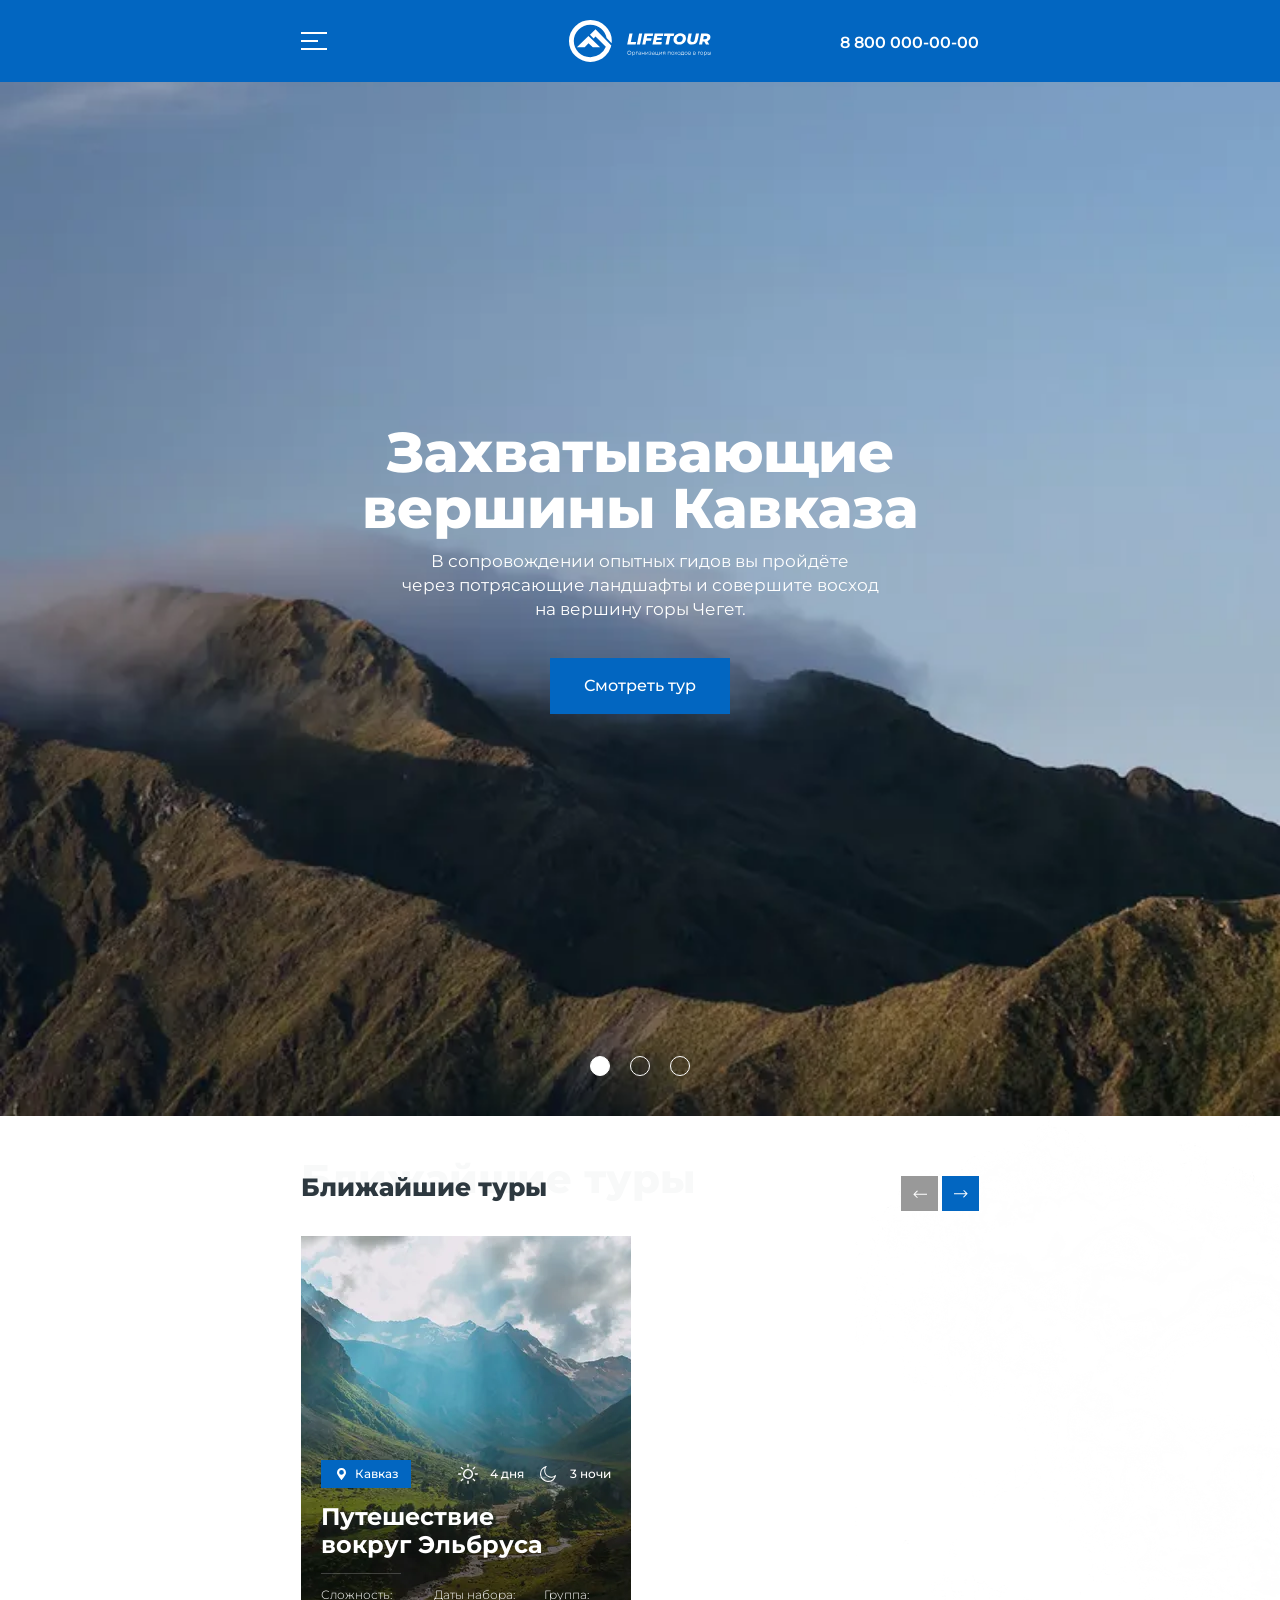
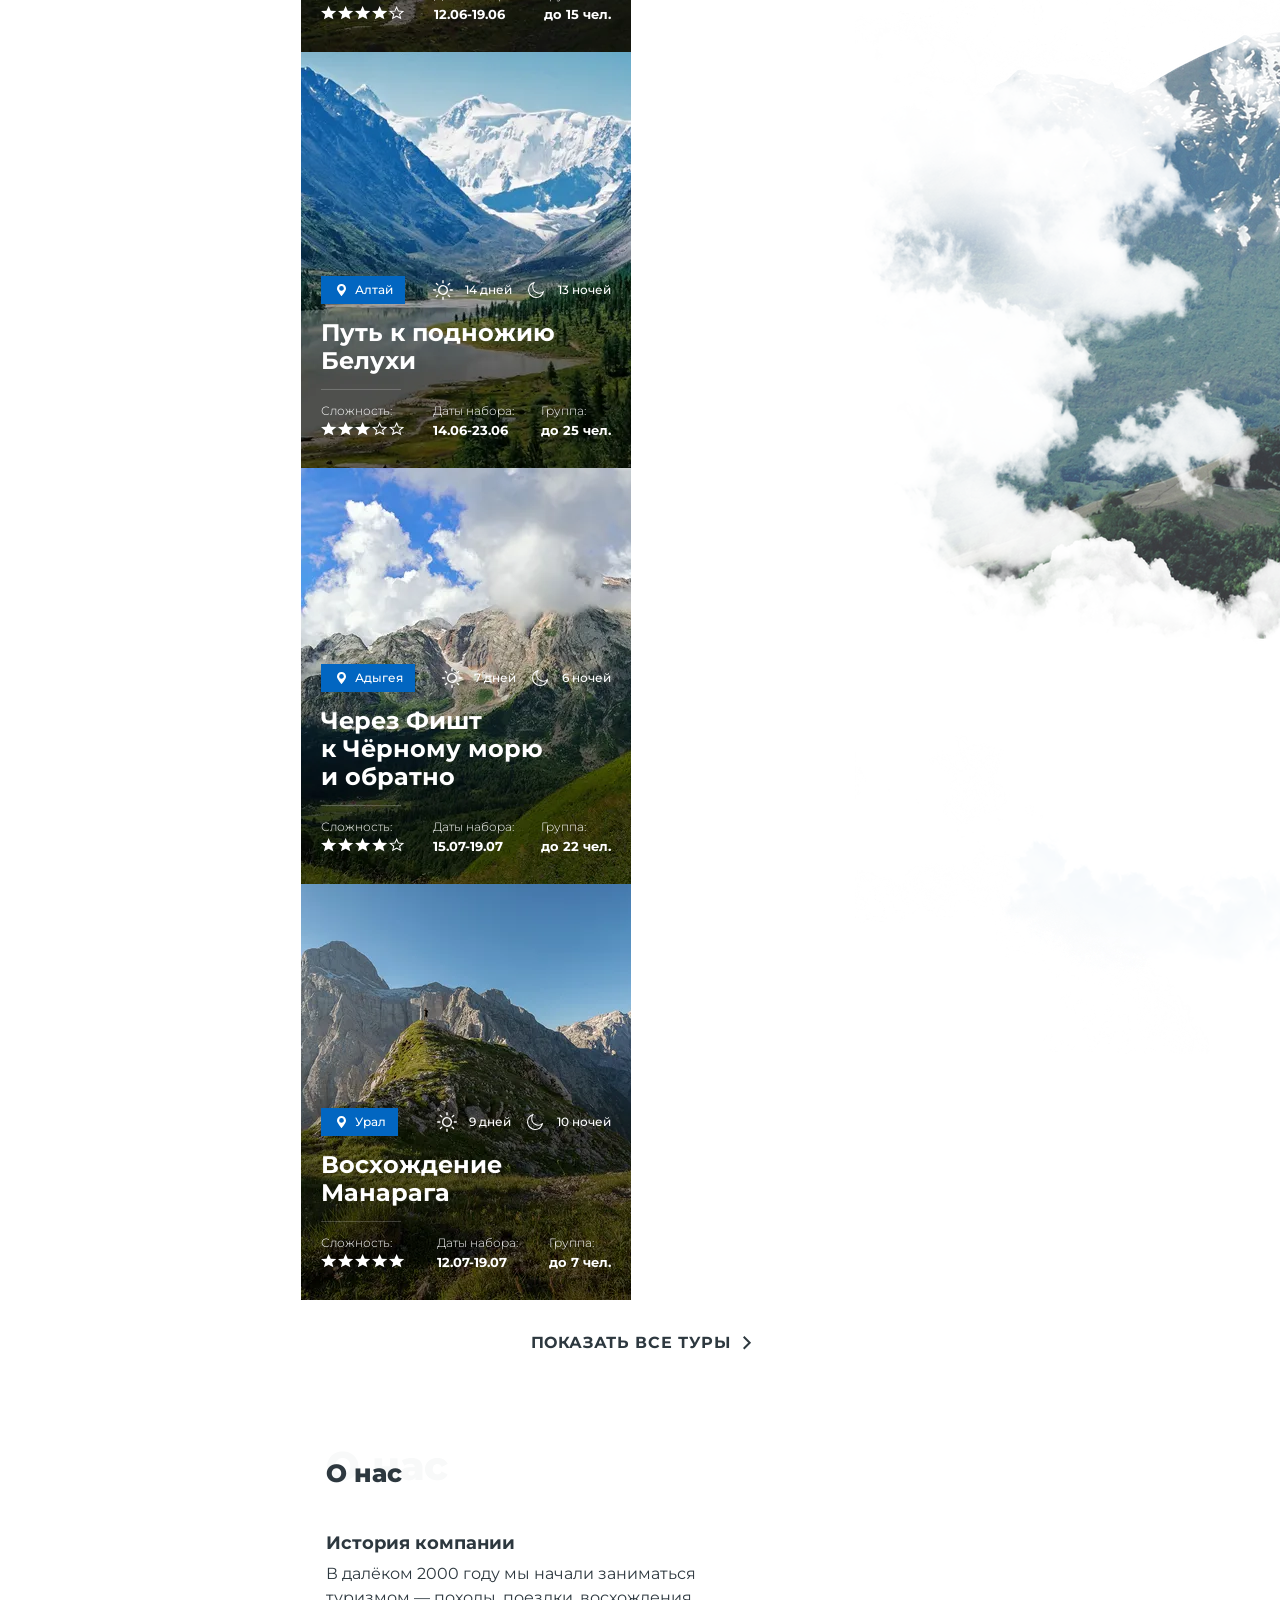
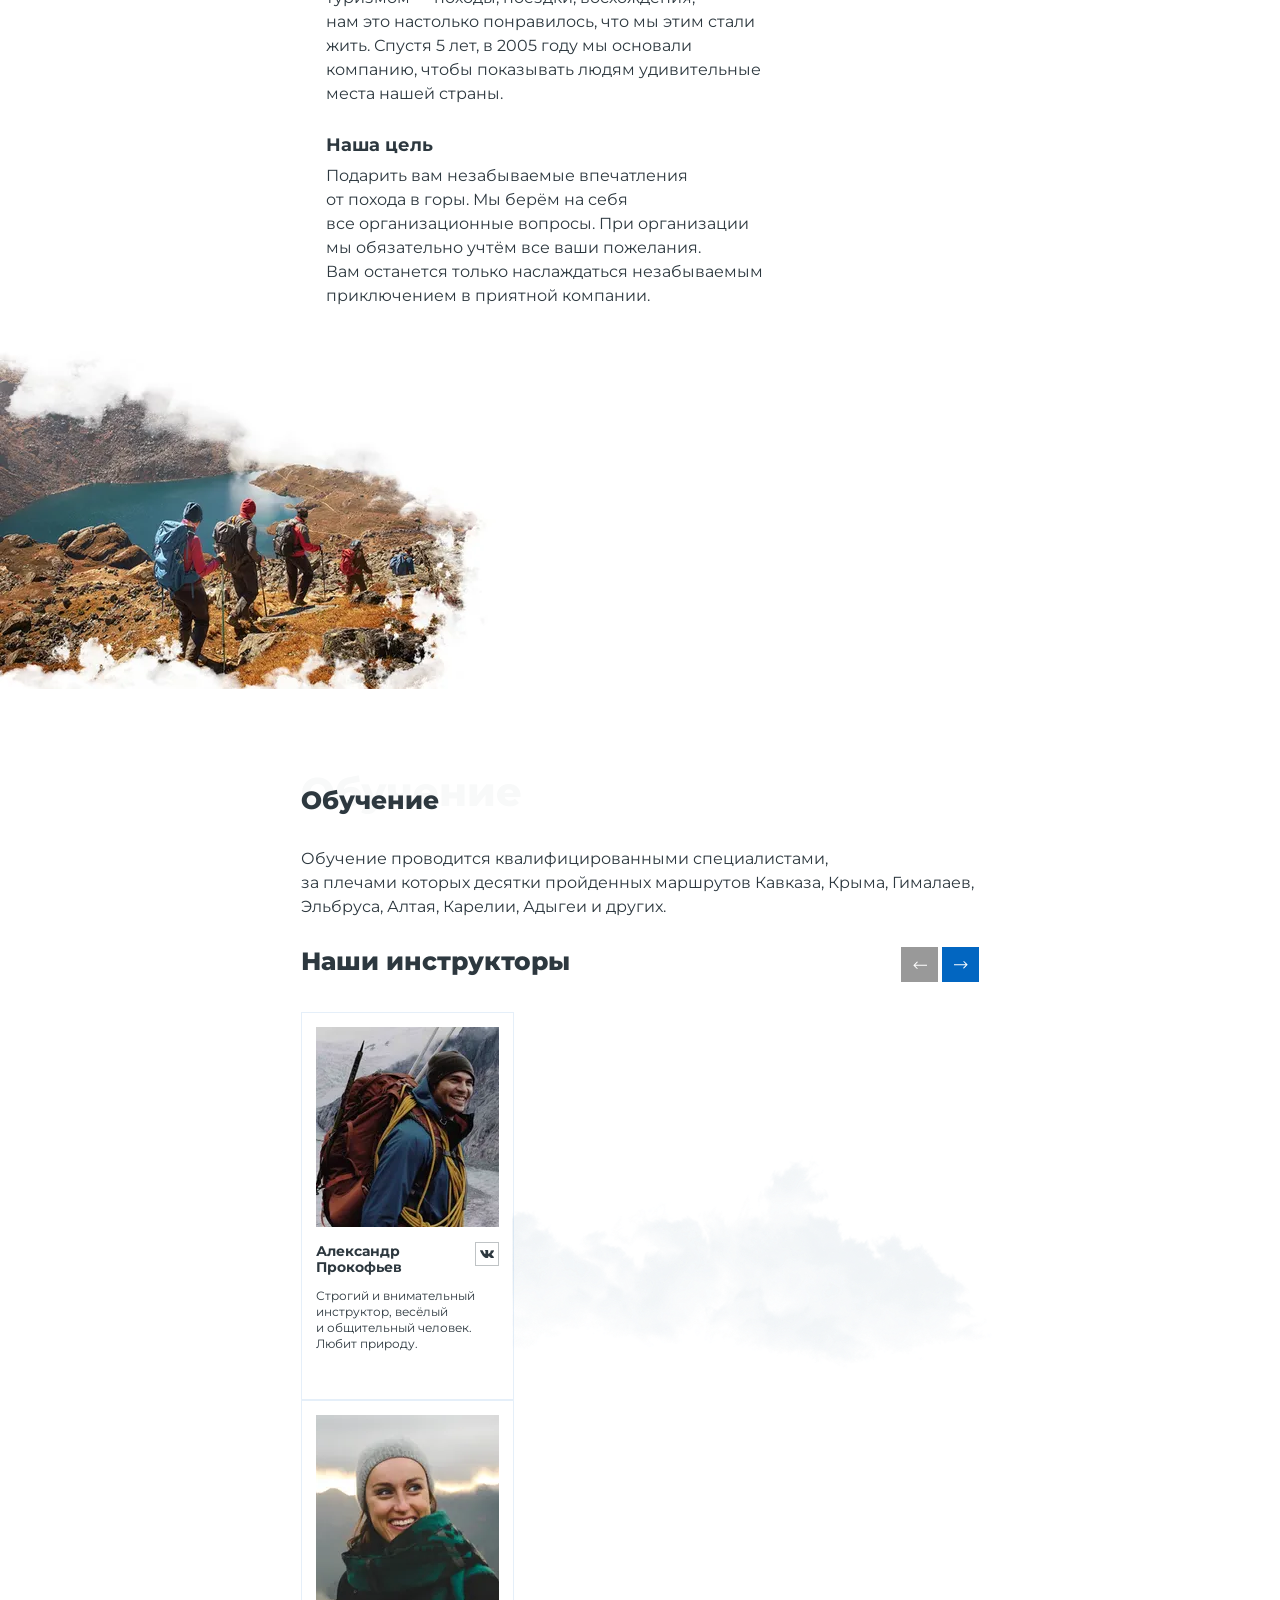
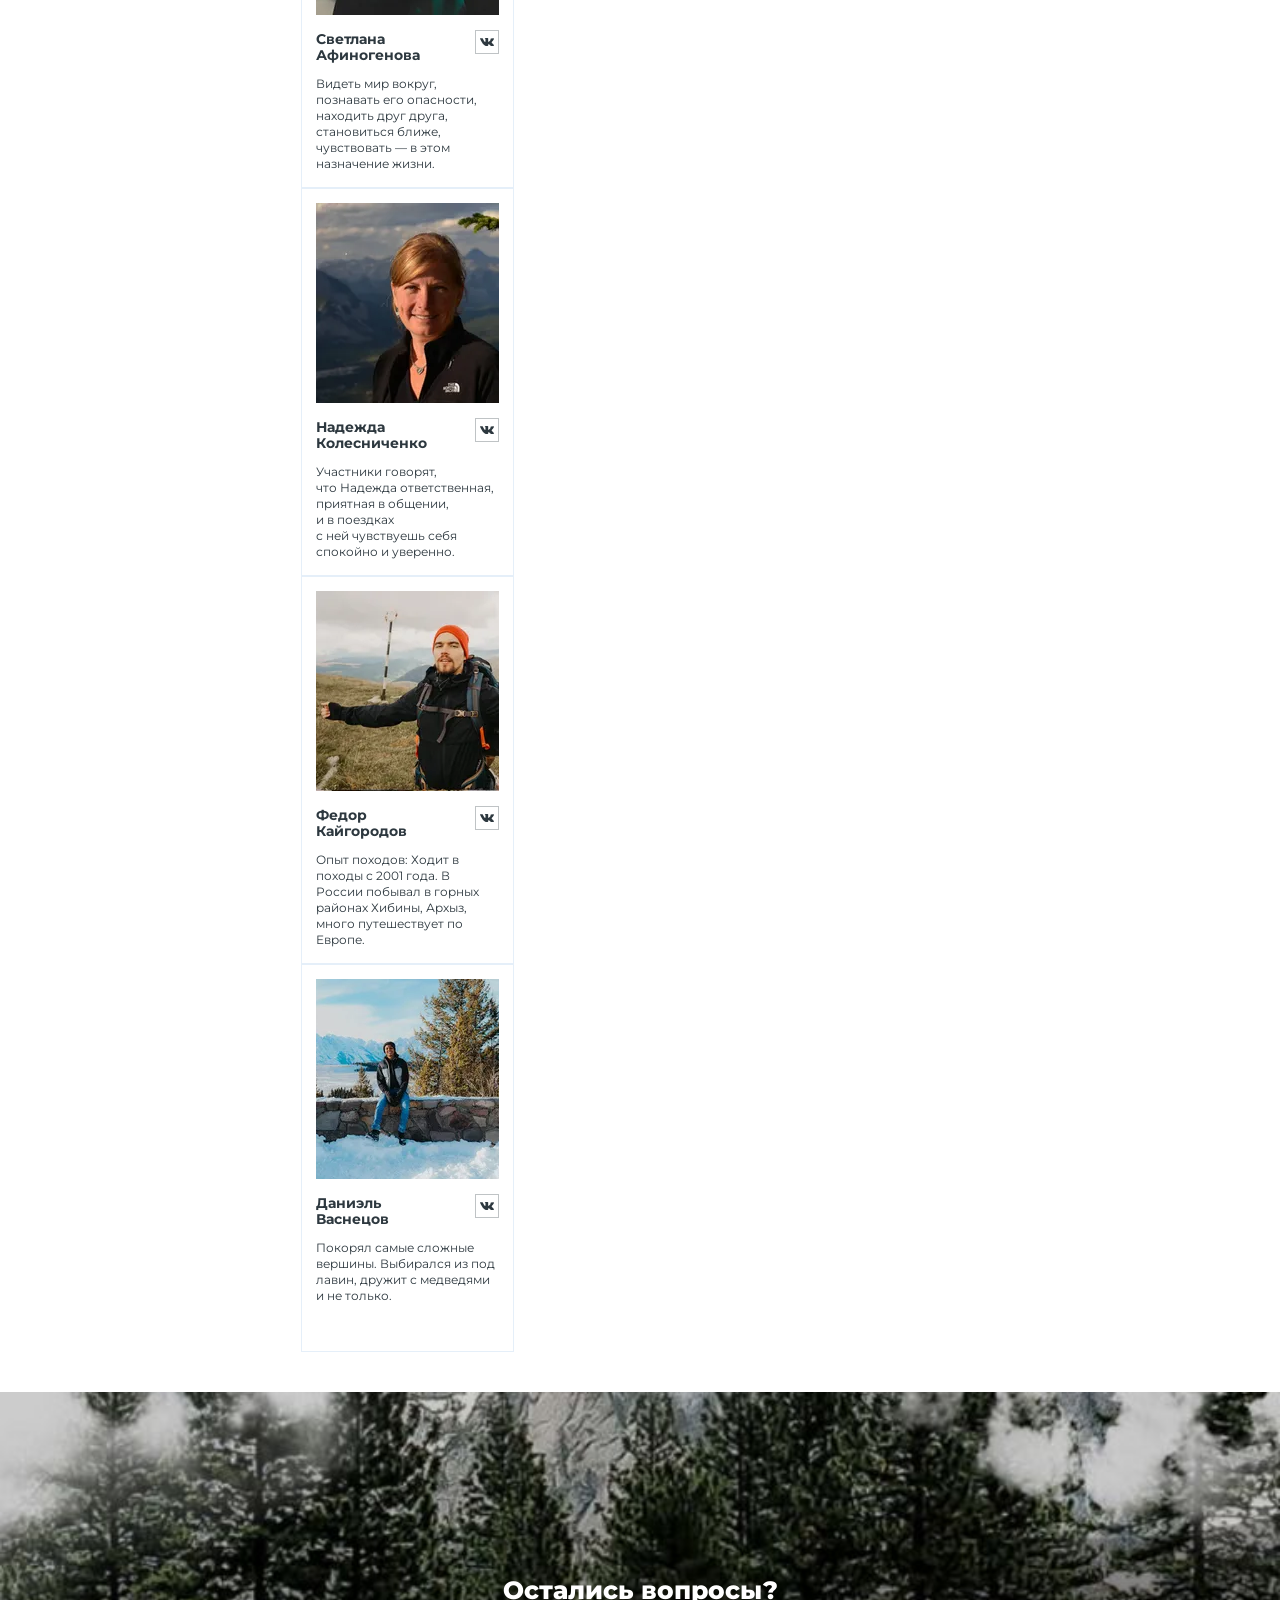
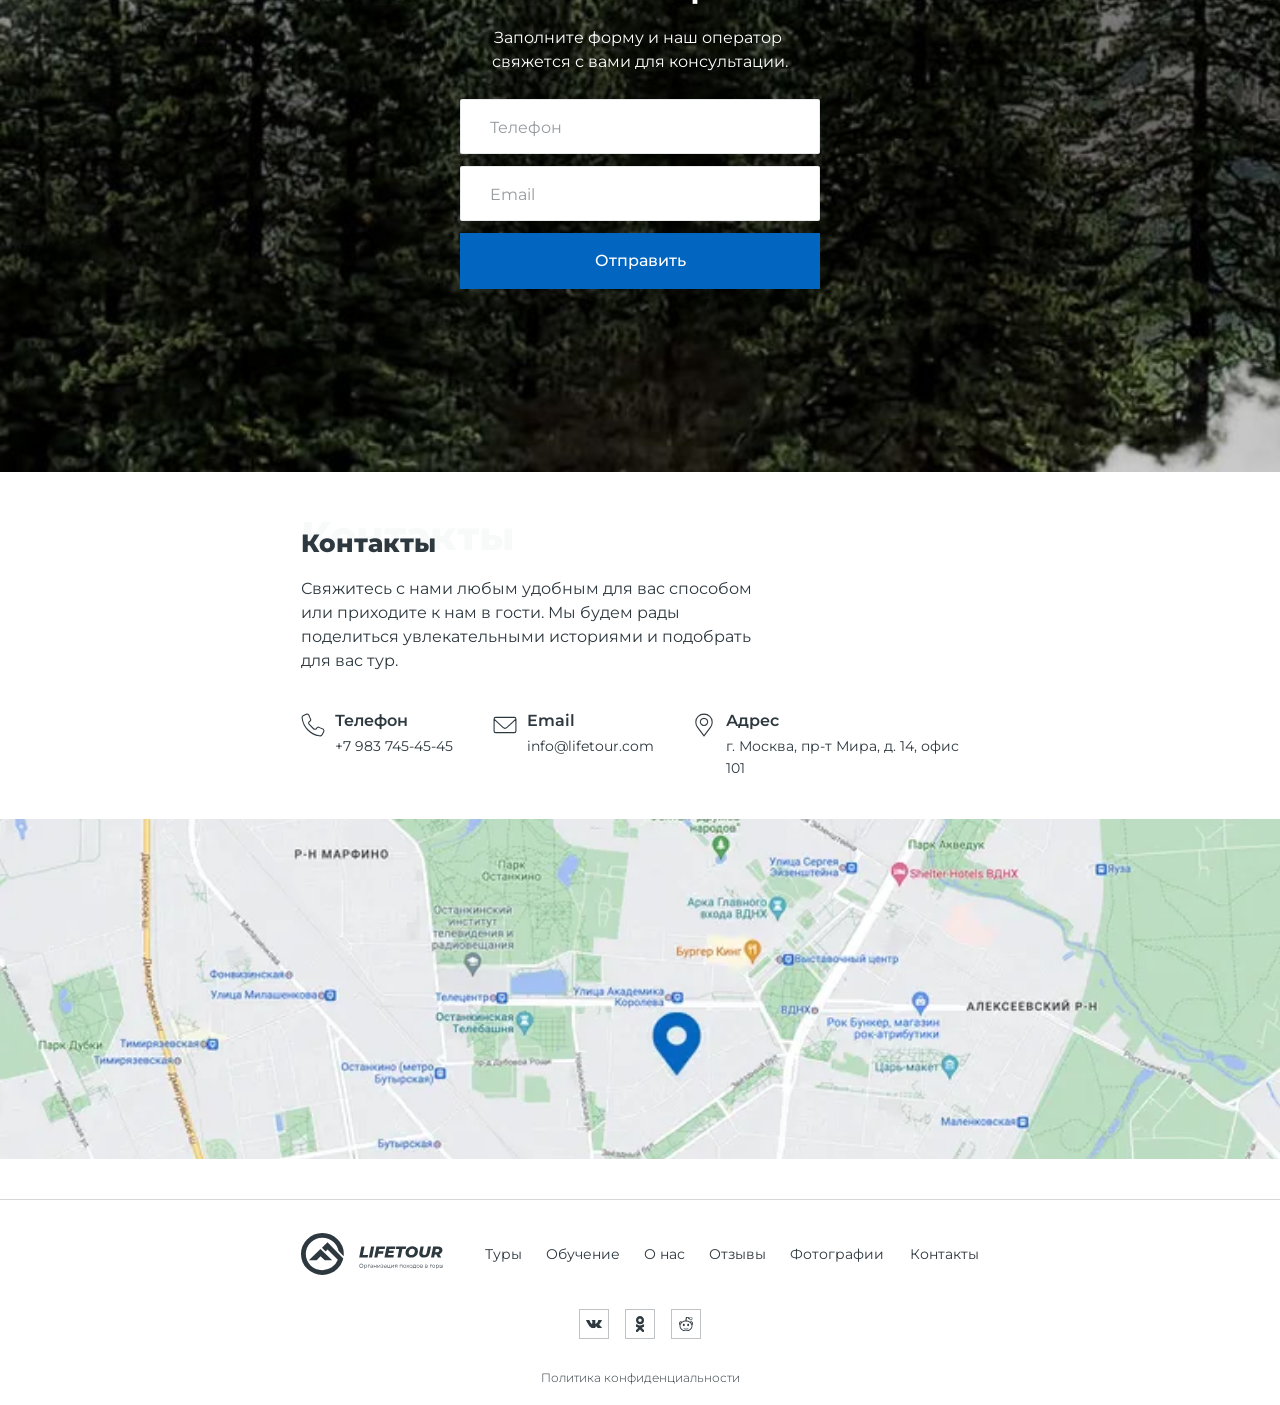
==== commit 3b4cb801: "Deploying to gh-pages from @ codingallmylife/html2-basic-template@e81bd0b9b7d9c6c02092b2f79babe974e5" ====
--- a/index.html
+++ b/index.html
@@ -1 +1 @@
-<!DOCTYPE html><html class="page" lang="ru"><head><meta charset="UTF-8"><title>Lifetour — путешествия</title><meta name="viewport" content="width=device-width,initial-scale=1"><link href="fonts/montserrat-regular.woff2" as="font" type="font/woff2" rel="preload" crossorigin="anonymous"><link href="fonts/montserrat-extrabold.woff2" as="font" type="font/woff2" rel="preload" crossorigin="anonymous"><link href="vendor/swiper-bundle.min.css" rel="stylesheet"><link href="styles/styles.css" rel="stylesheet"><link href="favicon.ico" rel="icon" type="image/x-icon"><link href="images/favicon.png" rel="icon" type="image/png" sizes="32x32"><link href="favicons/icon.svg" rel="icon" type="image/svg+xml"><link href="favicons/180.png" rel="apple-touch-icon" type="image/png" sizes="180x180"><link href="manifest.webmanifest" rel="manifest"></head><body class="page__body"><header class="header"><div class="container header__container"><button class="header__toggle" type="button" aria-expanded="false" aria-controls="menu"><span class="visually-hidden">Переключить состояние меню.</span></button> <a class="header__logo" href="index.html"><img class="header__logo-image" src="images/logotype-light.svg" width="142" height="42" alt="Lifetour."></a><nav class="header__navigation" id="menu" aria-label="Основное меню"><div class="container"><ul class="header__list list-reset"><li class="header__item"><a class="header__link" href="#tours">Туры</a></li><li class="header__item"><a class="header__link" href="#training">Обучение</a></li><li class="header__item"><a class="header__link" href="#about">О нас</a></li><li class="header__item"><a class="header__link" href="#">Отзывы</a></li><li class="header__item"><a class="header__link" href="#">Фотографии</a></li><li class="header__item"><a class="header__link" href="#contacts">Контакты</a></li></ul></div></nav><a class="header__phone" href="tel:+78000000000">8 800 000-00-00</a></div></header><main class="main"><h1 class="visually-hidden">Lifetour — путешествия</h1><section class="promo"><ul class="promo__list list-reset"><!-- Слайд 1: Кавказ --><li class="promo__item promo__item--active"><picture><source type="image/webp" media="(min-width: 1440px)" srcset="images/promo/slide1-desktop@1x.webp, images/promo/slide1-desktop@2x.webp 2x"><source type="image/webp" media="(min-width: 768px)" srcset="images/promo/slide1-tablet@1x.webp, images/promo/slide1-tablet@2x.webp 2x"><source type="image/webp" srcset="images/promo/slide1-mobile@1x.webp, images/promo/slide1-mobile@2x.webp 2x"><source type="image/jpeg" media="(min-width: 1440px)" srcset="images/promo/slide1-desktop@1x.jpg, images/promo/slide1-desktop@2x.jpg 2x"><source type="image/jpeg" media="(min-width: 768px)" srcset="images/promo/slide1-tablet@1x.jpg, images/promo/slide1-tablet@2x.jpg 2x"><img class="promo__image" src="images/promo/slide1-mobile@1x.jpg" srcset="images/promo/slide1-mobile@2x.jpg 2x" width="320" height="568" alt="Горы Кавказа."></picture><div class="promo__content"><h2 class="promo__title">Захватывающие вершины Кавказа</h2><p class="promo__description">В сопровождении опытных гидов вы пройдёте через&nbsp;потрясающие ландшафты и совершите восход на&nbsp;вершину горы Чегет.</p><button class="promo__button button" type="button">Смотреть тур</button></div><div class="promo__info"><span class="promo__info-item promo__info-item--duration">6 дней/5 ночей</span> <span class="promo__info-item promo__info-item--difficulty">Высокая сложность</span></div></li><!-- Слайд 2: Камчатка --><li class="promo__item promo__item--slide2"><picture><source type="image/webp" media="(min-width: 1440px)" srcset="images/promo/slide2-desktop@1x.webp, images/promo/slide2-desktop@2x.webp 2x"><source type="image/webp" media="(min-width: 768px)" srcset="images/promo/slide2-tablet@1x.webp, images/promo/slide2-tablet@2x.webp 2x"><source type="image/webp" srcset="images/promo/slide2-mobile@1x.webp, images/promo/slide2-mobile@2x.webp 2x"><source type="image/jpeg" media="(min-width: 1440px)" srcset="images/promo/slide2-desktop@1x.jpg, images/promo/slide2-desktop@2x.jpg 2x"><source type="image/jpeg" media="(min-width: 768px)" srcset="images/promo/slide2-tablet@1x.jpg, images/promo/slide2-tablet@2x.jpg 2x"><img class="promo__image" src="images/promo/slide2-mobile@1x.jpg" srcset="images/promo/slide2-mobile@2x.jpg 2x" width="320" height="568" alt="Природа Камчатки."></picture><div class="promo__content"><h2 class="promo__title">Невероятная природа Камчатки</h2><p class="promo__description">Незабываемое приключение, во&nbsp;время которого вы&nbsp;отправитесь в&nbsp;путешествие по одному из самых нетронутых уголков дикой природы&nbsp;в мире.</p><button class="promo__button button" type="button">Смотреть тур</button></div><div class="promo__info"><span class="promo__info-item promo__info-item--duration">9 дней/10 ночей</span> <span class="promo__info-item promo__info-item--difficulty">Средняя сложность</span></div></li><!-- Слайд 3: Алтай --><li class="promo__item promo__item--slide3"><picture><source type="image/webp" media="(min-width: 1440px)" srcset="images/promo/slide3-desktop@1x.webp, images/promo/slide3-desktop@2x.webp 2x"><source type="image/webp" media="(min-width: 768px)" srcset="images/promo/slide3-tablet@1x.webp, images/promo/slide3-tablet@2x.webp 2x"><source type="image/webp" srcset="images/promo/slide3-mobile@1x.webp, images/promo/slide3-mobile@2x.webp 2x"><source type="image/jpeg" media="(min-width: 1440px)" srcset="images/promo/slide3-desktop@1x.jpg, images/promo/slide3-desktop@2x.jpg 2x"><source type="image/jpeg" media="(min-width: 768px)" srcset="images/promo/slide3-tablet@1x.jpg, images/promo/slide3-tablet@2x.jpg 2x"><img class="promo__image" src="images/promo/slide3-mobile@1x.jpg" srcset="images/promo/slide3-mobile@2x.jpg 2x" width="320" height="568" alt="Пейзажи Алтая."></picture><div class="promo__content"><h2 class="promo__title">Магические пейзажи Алтайского Края</h2><p class="promo__description">Алтайский трекинг-тур — это&nbsp;захватывающее приключение с&nbsp;посещением магических и&nbsp;захватывающих дух ландшафтов Алтайских гор.</p><button class="promo__button button" type="button">Смотреть тур</button></div><div class="promo__info"><span class="promo__info-item promo__info-item--duration">8 дней/7 ночей</span> <span class="promo__info-item promo__info-item--difficulty">Лёгкая сложность</span></div></li></ul><!-- Пагинация (буллеты) --><div class="promo__pagination"><button class="promo__bullet promo__bullet--active" type="button"><span class="visually-hidden">Слайд 1</span></button> <button class="promo__bullet" type="button"><span class="visually-hidden">Слайд 2</span></button> <button class="promo__bullet" type="button"><span class="visually-hidden">Слайд 3</span></button></div></section><section class="tours" id="tours"><div class="container"><header class="tours__header"><div class="section-title"><!-- Заголовок с декоративным полупрозрачным дублем --><h2 class="section-title__text">Ближайшие туры</h2><span class="section-title__background section-title__background--tours" aria-hidden="true">Ближайшие туры</span></div><div class="slider-controls tours__controls"><button class="slider-controls__button slider-controls__button--previous" type="button" disabled="disabled"><span class="visually-hidden">Предыдущий тур</span></button> <button class="slider-controls__button slider-controls__button--next" type="button"><span class="visually-hidden">Следующий тур</span></button></div></header><div class="tours__swiper swiper"><!-- Контейнер Swiper --><ul class="swiper-wrapper list-reset"><!-- Обертка (лента) со слайдами --><!-- Слайд 1: Кавказ --><li class="tours__slide swiper-slide"><article class="tour-card tour-card--caucasus"><picture><source type="image/webp" srcset="images/tours/slide1@1x.webp, images/tours/slide1@2x.webp 2x"><img class="tour-card__image" src="images/tours/slide1@1x.jpg" srcset="images/tours/slide1@2x.jpg 2x" width="380" height="416" alt="Горы Кавказа."></picture><div class="tour-card__content"><div class="tour-card__top"><div class="tour-card__badge">Кавказ</div><ul class="tour-card__duration list-reset"><li class="tour-card__duration-item tour-card__duration-item--day">4 дня</li><li class="tour-card__duration-item tour-card__duration-item--night">3 ночи</li></ul></div><h3 class="tour-card__title">Путешествие вокруг Эльбруса</h3><ul class="tour-card__info list-reset"><li class="tour-card__info-item"><span class="tour-card__info-name">Сложность:</span><div class="tour-card__stars tour-card__stars--four" role="img" aria-label="4 из 5"></div></li><li class="tour-card__info-item"><span class="tour-card__info-name">Даты набора:</span> <span class="tour-card__info-value">12.06-19.06</span></li><li class="tour-card__info-item"><span class="tour-card__info-name">Группа:</span> <span class="tour-card__info-value">до 15 чел.</span></li></ul></div></article></li><!-- Слайд 2: Алтай --><li class="tours__slide swiper-slide"><article class="tour-card tour-card--altai"><picture><source type="image/webp" srcset="images/tours/slide2@1x.webp, images/tours/slide2@2x.webp 2x"><img class="tour-card__image" src="images/tours/slide2@1x.jpg" srcset="images/tours/slide2@2x.jpg 2x" width="380" height="416" alt="Горы Алтая."></picture><div class="tour-card__content"><div class="tour-card__top"><div class="tour-card__badge">Алтай</div><ul class="tour-card__duration list-reset"><li class="tour-card__duration-item tour-card__duration-item--day">14 дней</li><li class="tour-card__duration-item tour-card__duration-item--night">13 ночей</li></ul></div><h3 class="tour-card__title">Путь к подножию Белухи</h3><ul class="tour-card__info list-reset"><li class="tour-card__info-item"><span class="tour-card__info-name">Сложность:</span><div class="tour-card__stars tour-card__stars--three" role="img" aria-label="3 из 5"></div></li><li class="tour-card__info-item"><span class="tour-card__info-name">Даты набора:</span> <span class="tour-card__info-value">14.06-23.06</span></li><li class="tour-card__info-item"><span class="tour-card__info-name">Группа:</span> <span class="tour-card__info-value">до 25 чел.</span></li></ul></div></article></li><!-- Слайд 3: Адыгея --><li class="tours__slide swiper-slide"><article class="tour-card tour-card--adygea"><picture><source type="image/webp" srcset="images/tours/slide3@1x.webp, images/tours/slide3@2x.webp 2x"><img class="tour-card__image" src="images/tours/slide3@1x.jpg" srcset="images/tours/slide3@2x.jpg 2x" width="380" height="416" alt="Горы Адыгеи."></picture><div class="tour-card__content"><div class="tour-card__top"><div class="tour-card__badge">Адыгея</div><ul class="tour-card__duration list-reset"><li class="tour-card__duration-item tour-card__duration-item--day">7 дней</li><li class="tour-card__duration-item tour-card__duration-item--night">6 ночей</li></ul></div><h3 class="tour-card__title">Через Фишт к&nbsp;Чёрному морю и&nbsp;обратно</h3><ul class="tour-card__info list-reset"><li class="tour-card__info-item"><span class="tour-card__info-name">Сложность:</span><div class="tour-card__stars tour-card__stars--four" role="img" aria-label="4 из 5"></div></li><li class="tour-card__info-item"><span class="tour-card__info-name">Даты набора:</span> <span class="tour-card__info-value">15.07-19.07</span></li><li class="tour-card__info-item"><span class="tour-card__info-name">Группа:</span> <span class="tour-card__info-value">до 22 чел.</span></li></ul></div></article></li><!-- Слайд 4: Урал --><li class="tours__slide swiper-slide"><article class="tour-card tour-card--ural"><picture><source type="image/webp" srcset="images/tours/slide4@1x.webp, images/tours/slide4@2x.webp 2x"><img class="tour-card__image" src="images/tours/slide4@1x.jpg" srcset="images/tours/slide4@2x.jpg 2x" width="380" height="416" alt="Горы Урала."></picture><div class="tour-card__content"><div class="tour-card__top"><div class="tour-card__badge">Урал</div><ul class="tour-card__duration list-reset"><li class="tour-card__duration-item tour-card__duration-item--day">9 дней</li><li class="tour-card__duration-item tour-card__duration-item--night">10 ночей</li></ul></div><h3 class="tour-card__title">Восхождение Манарага</h3><ul class="tour-card__info list-reset"><li class="tour-card__info-item"><span class="tour-card__info-name">Сложность:</span><div class="tour-card__stars tour-card__stars--five" role="img" aria-label="5 из 5"></div></li><li class="tour-card__info-item"><span class="tour-card__info-name">Даты набора:</span> <span class="tour-card__info-value">12.07-19.07</span></li><li class="tour-card__info-item"><span class="tour-card__info-name">Группа:</span> <span class="tour-card__info-value">до 7 чел.</span></li></ul></div></article></li></ul></div><a class="tours__show-all" href="#">Показать все туры</a></div></section><section class="about" id="about"><div class="container"><div class="about__content"><div class="section-title about__title-container"><h2 class="section-title__text">О нас</h2><span class="section-title__background section-title__background--about" aria-hidden="true">О нас</span></div><ul class="about__list list-reset"><li class="about__list-item"><h3 class="about__subtitle">История компании</h3><p class="about__text">В далёком 2000 году мы начали заниматься туризмом — походы, поездки, восхождения, нам&nbsp;это&nbsp;настолько понравилось, что&nbsp;мы&nbsp;этим стали жить. Спустя&nbsp;5&nbsp;лет, в&nbsp;2005 году мы основали компанию, чтобы показывать людям удивительные места нашей страны.</p></li><li class="about__list-item"><h3 class="about__subtitle">Наша цель</h3><p class="about__text">Подарить вам незабываемые впечатления от&nbsp;похода в горы. Мы&nbsp;берём на себя все&nbsp;организационные вопросы. При&nbsp;организации мы обязательно учтём все&nbsp;ваши пожелания. Вам&nbsp;останется только наслаждаться незабываемым приключением в&nbsp;приятной компании.</p></li></ul></div><picture><source type="image/webp" media="(min-width: 1440px)" srcset="images/about/about-tourists-desktop@1x.webp, images/about/about-tourists-desktop@2x.webp 2x"><source type="image/webp" media="(min-width: 768px)" srcset="images/about/about-tourists-tablet@1x.webp, images/about/about-tourists-tablet@2x.webp 2x"><source type="image/webp" srcset="images/about/about-tourists-mobile@1x.webp, images/about/about-tourists-mobile@2x.webp 2x"><source type="image/jpeg" media="(min-width: 1440px)" srcset="images/about/about-tourists-desktop@1x.jpg, images/about/about-tourists-desktop@2x.jpg 2x"><source type="image/jpeg" media="(min-width: 768px)" srcset="images/about/about-tourists-tablet@1x.jpg, images/about/about-tourists-tablet@2x.jpg 2x"><img class="about__image" src="images/about/about-tourists-mobile@1x.jpg" srcset="images/about/about-tourists-mobile@2x.jpg 2x" width="320" height="568" alt="Группа туристов на горной тропе."></picture></div></section><section class="training" id="training"><div class="container"><header class="training__header"><div class="section-title"><h2 class="section-title__text section-title__text--training">Обучение</h2><span class="section-title__background section-title__background--training" aria-hidden="true">Обучение</span></div><p class="training__description">Обучение проводится квалифицированными специалистами, за&nbsp;плечами&nbsp;которых десятки пройденных маршрутов Кавказа, Крыма, Гималаев, Эльбруса, Алтая, Карелии, Адыгеи и других.</p></header><div class="training__instructors-top"><h3 class="training__subtitle">Наши инструкторы</h3><div class="slider-controls training__controls"><button class="slider-controls__button slider-controls__button--previous" type="button" disabled="disabled"><span class="visually-hidden">Предыдущий инструктор</span></button> <button class="slider-controls__button slider-controls__button--next" type="button"><span class="visually-hidden">Следующий инструктор</span></button></div></div><div class="training__swiper swiper"><!-- Контейнер Swiper --><ul class="swiper-wrapper list-reset"><!-- Обертка (лента) со слайдами --><!-- Слайд 1: Александр Прокофьев --><li class="training__slide swiper-slide"><article class="training-card"><picture><source type="image/webp" srcset="images/training/slide1@1x.webp, images/training/slide1@2x.webp 2x"><img class="training-card__image" src="images/training/slide1@1x.jpg" srcset="images/training/slide1@2x.jpg 2x" width="260" height="200" alt=""></picture><div class="training-card__top"><h4 class="training-card__title">Александр Прокофьев</h4><a class="training-card__social" href="#"><span class="visually-hidden">Профиль Александра Прокофьева в ВКонтакте.</span></a></div><p class="training-card__description">Строгий и внимательный инструктор, весёлый и&nbsp;общительный человек. Любит&nbsp;природу.</p></article></li><!-- Слайд 2: Светлана Афиногенова --><li class="training__slide swiper-slide"><article class="training-card"><picture><source type="image/webp" srcset="images/training/slide2@1x.webp, images/training/slide2@2x.webp 2x"><img class="training-card__image" src="images/training/slide2@1x.jpg" srcset="images/training/slide2@2x.jpg 2x" width="260" height="200" alt=""></picture><div class="training-card__top"><h4 class="training-card__title">Светлана Афиногенова</h4><a class="training-card__social" href="#"><span class="visually-hidden">Профиль Светланы Афиногеновой в ВКонтакте.</span></a></div><p class="training-card__description">Видеть мир вокруг, познавать его&nbsp;опасности, находить друг друга, становиться ближе, чувствовать — в&nbsp;этом назначение жизни.</p></article></li><!-- Слайд 3: Надежда Колесниченко --><li class="training__slide swiper-slide"><article class="training-card"><picture><source type="image/webp" srcset="images/training/slide3@1x.webp, images/training/slide3@2x.webp 2x"><img class="training-card__image" src="images/training/slide3@1x.jpg" srcset="images/training/slide3@2x.jpg 2x" width="260" height="200" alt=""></picture><div class="training-card__top"><h4 class="training-card__title">Надежда Колесниченко</h4><a class="training-card__social" href="#"><span class="visually-hidden">Профиль Надежды Колесниченко в ВКонтакте.</span></a></div><p class="training-card__description">Участники говорят, что&nbsp;Надежда ответственная, приятная в общении, и&nbsp;в&nbsp;поездках с&nbsp;ней&nbsp;чувствуешь себя спокойно&nbsp;и уверенно.</p></article></li><!-- Слайд 4: Федор Кайгородов --><li class="training__slide swiper-slide"><article class="training-card"><picture><source type="image/webp" srcset="images/training/slide4@1x.webp, images/training/slide4@2x.webp 2x"><img class="training-card__image" src="images/training/slide4@1x.jpg" srcset="images/training/slide4@2x.jpg 2x" width="260" height="200" alt=""></picture><div class="training-card__top"><h4 class="training-card__title">Федор Кайгородов</h4><a class="training-card__social" href="#"><span class="visually-hidden">Профиль Федора Кайгородова в ВКонтакте.</span></a></div><p class="training-card__description">Опыт походов: Ходит в походы с&nbsp;2001&nbsp;года. В России побывал в горных районах Хибины, Архыз, много путешествует по Европе.</p></article></li><!-- Слайд 5: Даниэль Васнецов --><li class="training__slide swiper-slide"><article class="training-card"><picture><source type="image/webp" srcset="images/training/slide5@1x.webp, images/training/slide5@2x.webp 2x"><img class="training-card__image" src="images/training/slide5@1x.jpg" srcset="images/training/slide5@2x.jpg 2x" width="260" height="200" alt=""></picture><div class="training-card__top"><h4 class="training-card__title">Даниэль Васнецов</h4><a class="training-card__social" href="#"><span class="visually-hidden">Профиль Даниэля Васнецова в ВКонтакте.</span></a></div><p class="training-card__description">Покорял самые сложные вершины. Выбирался из под лавин, дружит с медведями и не только.</p></article></li></ul></div></div></section><section class="questions"><div class="container"><h2 class="questions__title">Остались вопросы?</h2><p class="questions__description">Заполните форму и наш оператор свяжется с&nbsp;вами&nbsp;для&nbsp;консультации.</p><form class="questions__form" action="https://echo.htmlacademy.ru" method="post"><div class="questions__field"><label class="visually-hidden" for="phone">Телефон</label> <input class="questions__input" type="tel" id="phone" name="phone" placeholder="Телефон" pattern="[\d+\(\)\s\-]+" required></div><div class="questions__field"><label class="visually-hidden" for="email">Email</label> <input class="questions__input" type="email" id="email" name="email" placeholder="Email" pattern="[a-zA-Z0-9._%+\-]+@[a-zA-Z0-9.\-]+\.[a-zA-Zа-яА-Я]{2,}" required></div><button class="questions__submit button" type="submit">Отправить</button></form></div></section><section class="contacts" id="contacts"><div class="container contacts__container"><div class="contacts__content"><div class="section-title contacts__title-container"><h2 class="section-title__text">Контакты</h2><span class="section-title__background section-title__background--contacts" aria-hidden="true">Контакты</span></div><p class="contacts__description">Свяжитесь с нами любым удобным для&nbsp;вас способом или приходите к&nbsp;нам&nbsp;в гости. Мы будем рады поделиться увлекательными историями и подобрать для вас тур.</p><ul class="contacts__list list-reset"><li class="contacts__item contacts__item--phone"><span class="contacts__name">Телефон</span> <a class="contacts__link" href="tel:+79837454545">+7&nbsp;983&nbsp;745-45-45</a></li><li class="contacts__item contacts__item--email"><span class="contacts__name">Email</span> <a class="contacts__link" href="mailto:info@lifetour.com">info@lifetour.com</a></li><li class="contacts__item contacts__item--address"><span class="contacts__name">Адрес</span><address class="contacts__address">г. Москва, пр-т Мира, д.&nbsp;14, офис 101</address></li></ul></div><picture><source type="image/webp" media="(min-width: 1440px)" srcset="images/contacts/map-desktop@1x.webp, images/contacts/map-desktop@2x.webp 2x"><source type="image/webp" media="(min-width: 768px)" srcset="images/contacts/map-tablet@1x.webp, images/contacts/map-tablet@2x.webp 2x"><source type="image/webp" srcset="images/contacts/map-mobile@1x.webp, images/contacts/map-mobile@2x.webp 2x"><source type="image/jpeg" media="(min-width: 1440px)" srcset="images/contacts/map-desktop@1x.jpg, images/contacts/map-desktop@2x.jpg 2x"><source type="image/jpeg" media="(min-width: 768px)" srcset="images/contacts/map-tablet@1x.jpg, images/contacts/map-tablet@2x.jpg 2x"><img class="contacts__map" src="images/contacts/map-mobile@1x.jpg" srcset="images/contacts/map-mobile@2x.jpg 2x" width="320" height="343" alt="Карта проезда к офису Lifetour по адресу: г. Москва, пр-т Мира, д. 14, офис 101."></picture></div></section></main><footer class="footer"><div class="container"><div class="footer__top"><a class="footer__logo" href="index.html"><img class="footer__logo-image" src="images/logotype-dark.svg" width="142" height="42" alt="Lifetour."></a><nav class="footer__navigation" aria-label="Навигация по сайту"><ul class="footer__list list-reset"><li class="footer__item"><a class="footer__link" href="#tours">Туры</a></li><li class="footer__item"><a class="footer__link" href="#training">Обучение</a></li><li class="footer__item"><a class="footer__link" href="#about">О нас</a></li><li class="footer__item"><a class="footer__link" href="#">Отзывы</a></li><li class="footer__item"><a class="footer__link" href="#">Фотографии</a></li><li class="footer__item"><a class="footer__link" href="#contacts">Контакты</a></li></ul></nav><a class="footer__phone" href="tel:+78000000000">8 800 000-00-00</a></div><div class="footer__bottom"><ul class="footer__socials list-reset"><li class="footer__social-item"><a class="footer__social-link footer__social-link--vk" href="#"><span class="visually-hidden">ВКонтакте.</span></a></li><li class="footer__social-item"><a class="footer__social-link footer__social-link--odnoklassniki" href="#"><span class="visually-hidden">Одноклассники.</span></a></li><li class="footer__social-item"><a class="footer__social-link footer__social-link--reddit" href="#"><span class="visually-hidden">Reddit.</span></a></li></ul><a class="footer__copyright" href="#">Политика конфиденциальности</a></div></div></footer><script src="vendor/swiper-bundle.min.js"></script><script src="scripts/index.js"></script></body></html>+<!DOCTYPE html><html class="page" lang="ru"><head><meta charset="UTF-8"><title>Lifetour — путешествия</title><meta name="viewport" content="width=device-width,initial-scale=1"><link href="fonts/montserrat-regular.woff2" as="font" type="font/woff2" rel="preload" crossorigin="anonymous"><link href="fonts/montserrat-extrabold.woff2" as="font" type="font/woff2" rel="preload" crossorigin="anonymous"><link href="styles/styles.css" rel="stylesheet"><link href="favicon.ico" rel="icon" type="image/x-icon"><link href="images/favicon.png" rel="icon" type="image/png" sizes="32x32"><link href="favicons/icon.svg" rel="icon" type="image/svg+xml"><link href="favicons/180.png" rel="apple-touch-icon" type="image/png" sizes="180x180"><link href="manifest.webmanifest" rel="manifest"></head><body class="page__body"><header class="header"><div class="container header__container"><button class="header__toggle" type="button" aria-expanded="false" aria-controls="menu"><span class="visually-hidden">Переключить состояние меню.</span></button> <a class="header__logo" href="index.html"><img class="header__logo-image" src="images/logotype-light.svg" width="142" height="42" alt="Lifetour."></a><nav class="header__navigation" id="menu" aria-label="Основное меню"><div class="container"><ul class="header__list list-reset"><li class="header__item"><a class="header__link" href="#tours">Туры</a></li><li class="header__item"><a class="header__link" href="#training">Обучение</a></li><li class="header__item"><a class="header__link" href="#about">О нас</a></li><li class="header__item"><a class="header__link" href="#">Отзывы</a></li><li class="header__item"><a class="header__link" href="#">Фотографии</a></li><li class="header__item"><a class="header__link" href="#contacts">Контакты</a></li></ul></div></nav><a class="header__phone" href="tel:+78000000000">8 800 000-00-00</a></div></header><main class="main"><h1 class="visually-hidden">Lifetour — путешествия</h1><section class="promo"><ul class="promo__list list-reset"><!-- Слайд 1: Кавказ --><li class="promo__item promo__item--active"><picture><source type="image/webp" media="(min-width: 1440px)" srcset="images/promo/slide1-desktop@1x.webp, images/promo/slide1-desktop@2x.webp 2x"><source type="image/webp" media="(min-width: 768px)" srcset="images/promo/slide1-tablet@1x.webp, images/promo/slide1-tablet@2x.webp 2x"><source type="image/webp" srcset="images/promo/slide1-mobile@1x.webp, images/promo/slide1-mobile@2x.webp 2x"><source type="image/jpeg" media="(min-width: 1440px)" srcset="images/promo/slide1-desktop@1x.jpg, images/promo/slide1-desktop@2x.jpg 2x"><source type="image/jpeg" media="(min-width: 768px)" srcset="images/promo/slide1-tablet@1x.jpg, images/promo/slide1-tablet@2x.jpg 2x"><img class="promo__image" src="images/promo/slide1-mobile@1x.jpg" srcset="images/promo/slide1-mobile@2x.jpg 2x" width="320" height="568" alt="Горы Кавказа."></picture><div class="promo__content"><h2 class="promo__title">Захватывающие вершины Кавказа</h2><p class="promo__description">В сопровождении опытных гидов вы пройдёте через&nbsp;потрясающие ландшафты и совершите восход на&nbsp;вершину горы Чегет.</p><button class="promo__button button" type="button">Смотреть тур</button></div><div class="promo__info"><span class="promo__info-item promo__info-item--duration">6 дней/5 ночей</span> <span class="promo__info-item promo__info-item--difficulty">Высокая сложность</span></div></li><!-- Слайд 2: Камчатка --><li class="promo__item promo__item--slide2"><picture><source type="image/webp" media="(min-width: 1440px)" srcset="images/promo/slide2-desktop@1x.webp, images/promo/slide2-desktop@2x.webp 2x"><source type="image/webp" media="(min-width: 768px)" srcset="images/promo/slide2-tablet@1x.webp, images/promo/slide2-tablet@2x.webp 2x"><source type="image/webp" srcset="images/promo/slide2-mobile@1x.webp, images/promo/slide2-mobile@2x.webp 2x"><source type="image/jpeg" media="(min-width: 1440px)" srcset="images/promo/slide2-desktop@1x.jpg, images/promo/slide2-desktop@2x.jpg 2x"><source type="image/jpeg" media="(min-width: 768px)" srcset="images/promo/slide2-tablet@1x.jpg, images/promo/slide2-tablet@2x.jpg 2x"><img class="promo__image" src="images/promo/slide2-mobile@1x.jpg" srcset="images/promo/slide2-mobile@2x.jpg 2x" width="320" height="568" alt="Природа Камчатки."></picture><div class="promo__content"><h2 class="promo__title">Невероятная природа Камчатки</h2><p class="promo__description">Незабываемое приключение, во&nbsp;время которого вы&nbsp;отправитесь в&nbsp;путешествие по одному из самых нетронутых уголков дикой природы&nbsp;в мире.</p><button class="promo__button button" type="button">Смотреть тур</button></div><div class="promo__info"><span class="promo__info-item promo__info-item--duration">9 дней/10 ночей</span> <span class="promo__info-item promo__info-item--difficulty">Средняя сложность</span></div></li><!-- Слайд 3: Алтай --><li class="promo__item promo__item--slide3"><picture><source type="image/webp" media="(min-width: 1440px)" srcset="images/promo/slide3-desktop@1x.webp, images/promo/slide3-desktop@2x.webp 2x"><source type="image/webp" media="(min-width: 768px)" srcset="images/promo/slide3-tablet@1x.webp, images/promo/slide3-tablet@2x.webp 2x"><source type="image/webp" srcset="images/promo/slide3-mobile@1x.webp, images/promo/slide3-mobile@2x.webp 2x"><source type="image/jpeg" media="(min-width: 1440px)" srcset="images/promo/slide3-desktop@1x.jpg, images/promo/slide3-desktop@2x.jpg 2x"><source type="image/jpeg" media="(min-width: 768px)" srcset="images/promo/slide3-tablet@1x.jpg, images/promo/slide3-tablet@2x.jpg 2x"><img class="promo__image" src="images/promo/slide3-mobile@1x.jpg" srcset="images/promo/slide3-mobile@2x.jpg 2x" width="320" height="568" alt="Пейзажи Алтая."></picture><div class="promo__content"><h2 class="promo__title">Магические пейзажи Алтайского Края</h2><p class="promo__description">Алтайский трекинг-тур — это&nbsp;захватывающее приключение с&nbsp;посещением магических и&nbsp;захватывающих дух ландшафтов Алтайских гор.</p><button class="promo__button button" type="button">Смотреть тур</button></div><div class="promo__info"><span class="promo__info-item promo__info-item--duration">8 дней/7 ночей</span> <span class="promo__info-item promo__info-item--difficulty">Лёгкая сложность</span></div></li></ul><!-- Пагинация (буллеты) --><div class="promo__pagination"><button class="promo__bullet promo__bullet--active" type="button"><span class="visually-hidden">Слайд 1.</span></button> <button class="promo__bullet" type="button"><span class="visually-hidden">Слайд 2.</span></button> <button class="promo__bullet" type="button"><span class="visually-hidden">Слайд 3.</span></button></div></section><section class="tours" id="tours"><div class="container"><header class="tours__header"><div class="section-title"><!-- Заголовок с декоративным полупрозрачным дублем --><h2 class="section-title__text">Ближайшие туры</h2><span class="section-title__background section-title__background--tours" aria-hidden="true">Ближайшие туры</span></div><div class="slider-controls tours__controls"><button class="slider-controls__button slider-controls__button--previous" type="button" disabled="disabled"><span class="visually-hidden">Предыдущий тур.</span></button> <button class="slider-controls__button slider-controls__button--next" type="button"><span class="visually-hidden">Следующий тур.</span></button></div></header><div class="tours__swiper swiper"><!-- Контейнер Swiper --><ul class="swiper-wrapper list-reset"><!-- Обертка (лента) со слайдами --><!-- Слайд 1: Кавказ --><li class="tours__slide swiper-slide"><article class="tour-card tour-card--caucasus"><picture><source type="image/webp" srcset="images/tours/slide1@1x.webp, images/tours/slide1@2x.webp 2x"><img class="tour-card__image" src="images/tours/slide1@1x.jpg" srcset="images/tours/slide1@2x.jpg 2x" width="380" height="416" alt="Горы Кавказа."></picture><div class="tour-card__content"><div class="tour-card__top"><div class="tour-card__badge">Кавказ</div><ul class="tour-card__duration list-reset"><li class="tour-card__duration-item tour-card__duration-item--day">4 дня</li><li class="tour-card__duration-item tour-card__duration-item--night">3 ночи</li></ul></div><h3 class="tour-card__title">Путешествие вокруг Эльбруса</h3><ul class="tour-card__info list-reset"><li class="tour-card__info-item"><span class="tour-card__info-name">Сложность:</span><div class="tour-card__stars tour-card__stars--four" role="img"><span class="visually-hidden">4 из 5.</span></div></li><li class="tour-card__info-item"><span class="tour-card__info-name">Даты набора:</span> <span class="tour-card__info-value">12.06-19.06</span></li><li class="tour-card__info-item"><span class="tour-card__info-name">Группа:</span> <span class="tour-card__info-value">до 15 чел.</span></li></ul></div></article></li><!-- Слайд 2: Алтай --><li class="tours__slide swiper-slide"><article class="tour-card tour-card--altai"><picture><source type="image/webp" srcset="images/tours/slide2@1x.webp, images/tours/slide2@2x.webp 2x"><img class="tour-card__image" src="images/tours/slide2@1x.jpg" srcset="images/tours/slide2@2x.jpg 2x" width="380" height="416" alt="Горы Алтая."></picture><div class="tour-card__content"><div class="tour-card__top"><div class="tour-card__badge">Алтай</div><ul class="tour-card__duration list-reset"><li class="tour-card__duration-item tour-card__duration-item--day">14 дней</li><li class="tour-card__duration-item tour-card__duration-item--night">13 ночей</li></ul></div><h3 class="tour-card__title">Путь к подножию Белухи</h3><ul class="tour-card__info list-reset"><li class="tour-card__info-item"><span class="tour-card__info-name">Сложность:</span><div class="tour-card__stars tour-card__stars--three" role="img"><span class="visually-hidden">3 из 5.</span></div></li><li class="tour-card__info-item"><span class="tour-card__info-name">Даты набора:</span> <span class="tour-card__info-value">14.06-23.06</span></li><li class="tour-card__info-item"><span class="tour-card__info-name">Группа:</span> <span class="tour-card__info-value">до 25 чел.</span></li></ul></div></article></li><!-- Слайд 3: Адыгея --><li class="tours__slide swiper-slide"><article class="tour-card tour-card--adygea"><picture><source type="image/webp" srcset="images/tours/slide3@1x.webp, images/tours/slide3@2x.webp 2x"><img class="tour-card__image" src="images/tours/slide3@1x.jpg" srcset="images/tours/slide3@2x.jpg 2x" width="380" height="416" alt="Горы Адыгеи."></picture><div class="tour-card__content"><div class="tour-card__top"><div class="tour-card__badge">Адыгея</div><ul class="tour-card__duration list-reset"><li class="tour-card__duration-item tour-card__duration-item--day">7 дней</li><li class="tour-card__duration-item tour-card__duration-item--night">6 ночей</li></ul></div><h3 class="tour-card__title">Через Фишт к&nbsp;Чёрному морю и&nbsp;обратно</h3><ul class="tour-card__info list-reset"><li class="tour-card__info-item"><span class="tour-card__info-name">Сложность:</span><div class="tour-card__stars tour-card__stars--four" role="img"><span class="visually-hidden">4 из 5.</span></div></li><li class="tour-card__info-item"><span class="tour-card__info-name">Даты набора:</span> <span class="tour-card__info-value">15.07-19.07</span></li><li class="tour-card__info-item"><span class="tour-card__info-name">Группа:</span> <span class="tour-card__info-value">до 22 чел.</span></li></ul></div></article></li><!-- Слайд 4: Урал --><li class="tours__slide swiper-slide"><article class="tour-card tour-card--ural"><picture><source type="image/webp" srcset="images/tours/slide4@1x.webp, images/tours/slide4@2x.webp 2x"><img class="tour-card__image" src="images/tours/slide4@1x.jpg" srcset="images/tours/slide4@2x.jpg 2x" width="380" height="416" alt="Горы Урала."></picture><div class="tour-card__content"><div class="tour-card__top"><div class="tour-card__badge">Урал</div><ul class="tour-card__duration list-reset"><li class="tour-card__duration-item tour-card__duration-item--day">9 дней</li><li class="tour-card__duration-item tour-card__duration-item--night">10 ночей</li></ul></div><h3 class="tour-card__title">Восхождение Манарага</h3><ul class="tour-card__info list-reset"><li class="tour-card__info-item"><span class="tour-card__info-name">Сложность:</span><div class="tour-card__stars tour-card__stars--five" role="img"><span class="visually-hidden">5 из 5.</span></div></li><li class="tour-card__info-item"><span class="tour-card__info-name">Даты набора:</span> <span class="tour-card__info-value">12.07-19.07</span></li><li class="tour-card__info-item"><span class="tour-card__info-name">Группа:</span> <span class="tour-card__info-value">до 7 чел.</span></li></ul></div></article></li></ul></div><a class="tours__show-all" href="#">Показать все туры</a></div></section><section class="about" id="about"><div class="container"><div class="about__content"><div class="section-title about__title-container"><h2 class="section-title__text">О нас</h2><span class="section-title__background section-title__background--about" aria-hidden="true">О нас</span></div><ul class="about__list list-reset"><li class="about__list-item"><h3 class="about__subtitle">История компании</h3><p class="about__text">В далёком 2000 году мы начали заниматься туризмом — походы, поездки, восхождения, нам&nbsp;это&nbsp;настолько понравилось, что&nbsp;мы&nbsp;этим стали жить. Спустя&nbsp;5&nbsp;лет, в&nbsp;2005 году мы основали компанию, чтобы показывать людям удивительные места нашей страны.</p></li><li class="about__list-item"><h3 class="about__subtitle">Наша цель</h3><p class="about__text">Подарить вам незабываемые впечатления от&nbsp;похода в горы. Мы&nbsp;берём на себя все&nbsp;организационные вопросы. При&nbsp;организации мы обязательно учтём все&nbsp;ваши пожелания. Вам&nbsp;останется только наслаждаться незабываемым приключением в&nbsp;приятной компании.</p></li></ul></div><picture><source type="image/webp" media="(min-width: 1440px)" srcset="images/about/about-tourists-desktop@1x.webp, images/about/about-tourists-desktop@2x.webp 2x"><source type="image/webp" media="(min-width: 768px)" srcset="images/about/about-tourists-tablet@1x.webp, images/about/about-tourists-tablet@2x.webp 2x"><source type="image/webp" srcset="images/about/about-tourists-mobile@1x.webp, images/about/about-tourists-mobile@2x.webp 2x"><source type="image/jpeg" media="(min-width: 1440px)" srcset="images/about/about-tourists-desktop@1x.jpg, images/about/about-tourists-desktop@2x.jpg 2x"><source type="image/jpeg" media="(min-width: 768px)" srcset="images/about/about-tourists-tablet@1x.jpg, images/about/about-tourists-tablet@2x.jpg 2x"><img class="about__image" src="images/about/about-tourists-mobile@1x.jpg" srcset="images/about/about-tourists-mobile@2x.jpg 2x" width="320" height="568" alt="Группа туристов на горной тропе."></picture></div></section><section class="training" id="training"><div class="container"><header class="training__header"><div class="section-title"><h2 class="section-title__text section-title__text--training">Обучение</h2><span class="section-title__background section-title__background--training" aria-hidden="true">Обучение</span></div><p class="training__description">Обучение проводится квалифицированными специалистами, за&nbsp;плечами&nbsp;которых десятки пройденных маршрутов Кавказа, Крыма, Гималаев, Эльбруса, Алтая, Карелии, Адыгеи и других.</p></header><div class="training__instructors-top"><h3 class="training__subtitle">Наши инструкторы</h3><div class="slider-controls training__controls"><button class="slider-controls__button slider-controls__button--previous" type="button" disabled="disabled"><span class="visually-hidden">Предыдущий инструктор.</span></button> <button class="slider-controls__button slider-controls__button--next" type="button"><span class="visually-hidden">Следующий инструктор.</span></button></div></div><div class="training__swiper swiper"><!-- Контейнер Swiper --><ul class="swiper-wrapper list-reset"><!-- Обертка (лента) со слайдами --><!-- Слайд 1: Александр Прокофьев --><li class="training__slide swiper-slide"><article class="training-card"><picture><source type="image/webp" srcset="images/training/slide1@1x.webp, images/training/slide1@2x.webp 2x"><img class="training-card__image" src="images/training/slide1@1x.jpg" srcset="images/training/slide1@2x.jpg 2x" width="260" height="200" alt=""></picture><div class="training-card__top"><h4 class="training-card__title">Александр Прокофьев</h4><a class="training-card__social" href="#"><span class="visually-hidden">Профиль Александра Прокофьева в ВКонтакте.</span></a></div><p class="training-card__description">Строгий и внимательный инструктор, весёлый и&nbsp;общительный человек. Любит&nbsp;природу.</p></article></li><!-- Слайд 2: Светлана Афиногенова --><li class="training__slide swiper-slide"><article class="training-card"><picture><source type="image/webp" srcset="images/training/slide2@1x.webp, images/training/slide2@2x.webp 2x"><img class="training-card__image" src="images/training/slide2@1x.jpg" srcset="images/training/slide2@2x.jpg 2x" width="260" height="200" alt=""></picture><div class="training-card__top"><h4 class="training-card__title">Светлана Афиногенова</h4><a class="training-card__social" href="#"><span class="visually-hidden">Профиль Светланы Афиногеновой в ВКонтакте.</span></a></div><p class="training-card__description">Видеть мир вокруг, познавать его&nbsp;опасности, находить друг друга, становиться ближе, чувствовать — в&nbsp;этом назначение жизни.</p></article></li><!-- Слайд 3: Надежда Колесниченко --><li class="training__slide swiper-slide"><article class="training-card"><picture><source type="image/webp" srcset="images/training/slide3@1x.webp, images/training/slide3@2x.webp 2x"><img class="training-card__image" src="images/training/slide3@1x.jpg" srcset="images/training/slide3@2x.jpg 2x" width="260" height="200" alt=""></picture><div class="training-card__top"><h4 class="training-card__title">Надежда Колесниченко</h4><a class="training-card__social" href="#"><span class="visually-hidden">Профиль Надежды Колесниченко в ВКонтакте.</span></a></div><p class="training-card__description">Участники говорят, что&nbsp;Надежда ответственная, приятная в общении, и&nbsp;в&nbsp;поездках с&nbsp;ней&nbsp;чувствуешь себя спокойно&nbsp;и уверенно.</p></article></li><!-- Слайд 4: Федор Кайгородов --><li class="training__slide swiper-slide"><article class="training-card"><picture><source type="image/webp" srcset="images/training/slide4@1x.webp, images/training/slide4@2x.webp 2x"><img class="training-card__image" src="images/training/slide4@1x.jpg" srcset="images/training/slide4@2x.jpg 2x" width="260" height="200" alt=""></picture><div class="training-card__top"><h4 class="training-card__title">Федор Кайгородов</h4><a class="training-card__social" href="#"><span class="visually-hidden">Профиль Федора Кайгородова в ВКонтакте.</span></a></div><p class="training-card__description">Опыт походов: Ходит в походы с&nbsp;2001&nbsp;года. В России побывал в горных районах Хибины, Архыз, много путешествует по Европе.</p></article></li><!-- Слайд 5: Даниэль Васнецов --><li class="training__slide swiper-slide"><article class="training-card"><picture><source type="image/webp" srcset="images/training/slide5@1x.webp, images/training/slide5@2x.webp 2x"><img class="training-card__image" src="images/training/slide5@1x.jpg" srcset="images/training/slide5@2x.jpg 2x" width="260" height="200" alt=""></picture><div class="training-card__top"><h4 class="training-card__title">Даниэль Васнецов</h4><a class="training-card__social" href="#"><span class="visually-hidden">Профиль Даниэля Васнецова в ВКонтакте.</span></a></div><p class="training-card__description">Покорял самые сложные вершины. Выбирался из под лавин, дружит с медведями и не только.</p></article></li></ul></div></div></section><section class="questions"><div class="container"><h2 class="questions__title">Остались вопросы?</h2><p class="questions__description">Заполните форму и наш оператор свяжется с&nbsp;вами&nbsp;для&nbsp;консультации.</p><form class="questions__form" action="https://echo.htmlacademy.ru" method="post"><div class="questions__field"><label class="visually-hidden" for="phone">Телефон</label> <input class="questions__input" type="tel" id="phone" name="phone" placeholder="Телефон" pattern="[\d+\(\)\s\-]+" required></div><div class="questions__field"><label class="visually-hidden" for="email">Email</label> <input class="questions__input" type="email" id="email" name="email" placeholder="Email" pattern="[a-zA-Z0-9._%+\-]+@[a-zA-Z0-9.\-]+\.[a-zA-Zа-яА-Я]{2,}" required></div><button class="questions__submit button" type="submit">Отправить</button></form></div></section><section class="contacts" id="contacts"><div class="container contacts__container"><div class="contacts__content"><div class="section-title contacts__title-container"><h2 class="section-title__text">Контакты</h2><span class="section-title__background section-title__background--contacts" aria-hidden="true">Контакты</span></div><p class="contacts__description">Свяжитесь с нами любым удобным для&nbsp;вас способом или приходите к&nbsp;нам&nbsp;в гости. Мы будем рады поделиться увлекательными историями и подобрать для вас тур.</p><ul class="contacts__list list-reset"><li class="contacts__item contacts__item--phone"><span class="contacts__name">Телефон</span> <a class="contacts__link" href="tel:+79837454545">+7&nbsp;983&nbsp;745-45-45</a></li><li class="contacts__item contacts__item--email"><span class="contacts__name">Email</span> <a class="contacts__link" href="mailto:info@lifetour.com">info@lifetour.com</a></li><li class="contacts__item contacts__item--address"><span class="contacts__name">Адрес</span><address class="contacts__address">г. Москва, пр-т Мира, д.&nbsp;14, офис 101</address></li></ul></div><picture><source type="image/webp" media="(min-width: 1440px)" srcset="images/contacts/map-desktop@1x.webp, images/contacts/map-desktop@2x.webp 2x"><source type="image/webp" media="(min-width: 768px)" srcset="images/contacts/map-tablet@1x.webp, images/contacts/map-tablet@2x.webp 2x"><source type="image/webp" srcset="images/contacts/map-mobile@1x.webp, images/contacts/map-mobile@2x.webp 2x"><source type="image/jpeg" media="(min-width: 1440px)" srcset="images/contacts/map-desktop@1x.jpg, images/contacts/map-desktop@2x.jpg 2x"><source type="image/jpeg" media="(min-width: 768px)" srcset="images/contacts/map-tablet@1x.jpg, images/contacts/map-tablet@2x.jpg 2x"><img class="contacts__map" src="images/contacts/map-mobile@1x.jpg" srcset="images/contacts/map-mobile@2x.jpg 2x" width="320" height="343" alt="Карта проезда к офису Lifetour по адресу: г. Москва, пр-т Мира, д. 14, офис 101."></picture></div></section></main><footer class="footer"><div class="container"><div class="footer__top"><a class="footer__logo" href="index.html"><img class="footer__logo-image" src="images/logotype-dark.svg" width="142" height="42" alt="Lifetour."></a><nav class="footer__navigation" aria-label="Навигация по сайту"><ul class="footer__list list-reset"><li class="footer__item"><a class="footer__link" href="#tours">Туры</a></li><li class="footer__item"><a class="footer__link" href="#training">Обучение</a></li><li class="footer__item"><a class="footer__link" href="#about">О нас</a></li><li class="footer__item"><a class="footer__link" href="#">Отзывы</a></li><li class="footer__item"><a class="footer__link" href="#">Фотографии</a></li><li class="footer__item"><a class="footer__link" href="#contacts">Контакты</a></li></ul></nav><a class="footer__phone" href="tel:+78000000000">8 800 000-00-00</a></div><div class="footer__bottom"><ul class="footer__socials list-reset"><li class="footer__social-item"><a class="footer__social-link footer__social-link--vk" href="#"><span class="visually-hidden">ВКонтакте.</span></a></li><li class="footer__social-item"><a class="footer__social-link footer__social-link--odnoklassniki" href="#"><span class="visually-hidden">Одноклассники.</span></a></li><li class="footer__social-item"><a class="footer__social-link footer__social-link--reddit" href="#"><span class="visually-hidden">Reddit.</span></a></li></ul><a class="footer__copyright" href="#">Политика конфиденциальности</a></div></div></footer><script src="vendor/swiper-bundle.min.js" defer="defer"></script><script src="scripts/index.js" defer="defer"></script></body></html>
